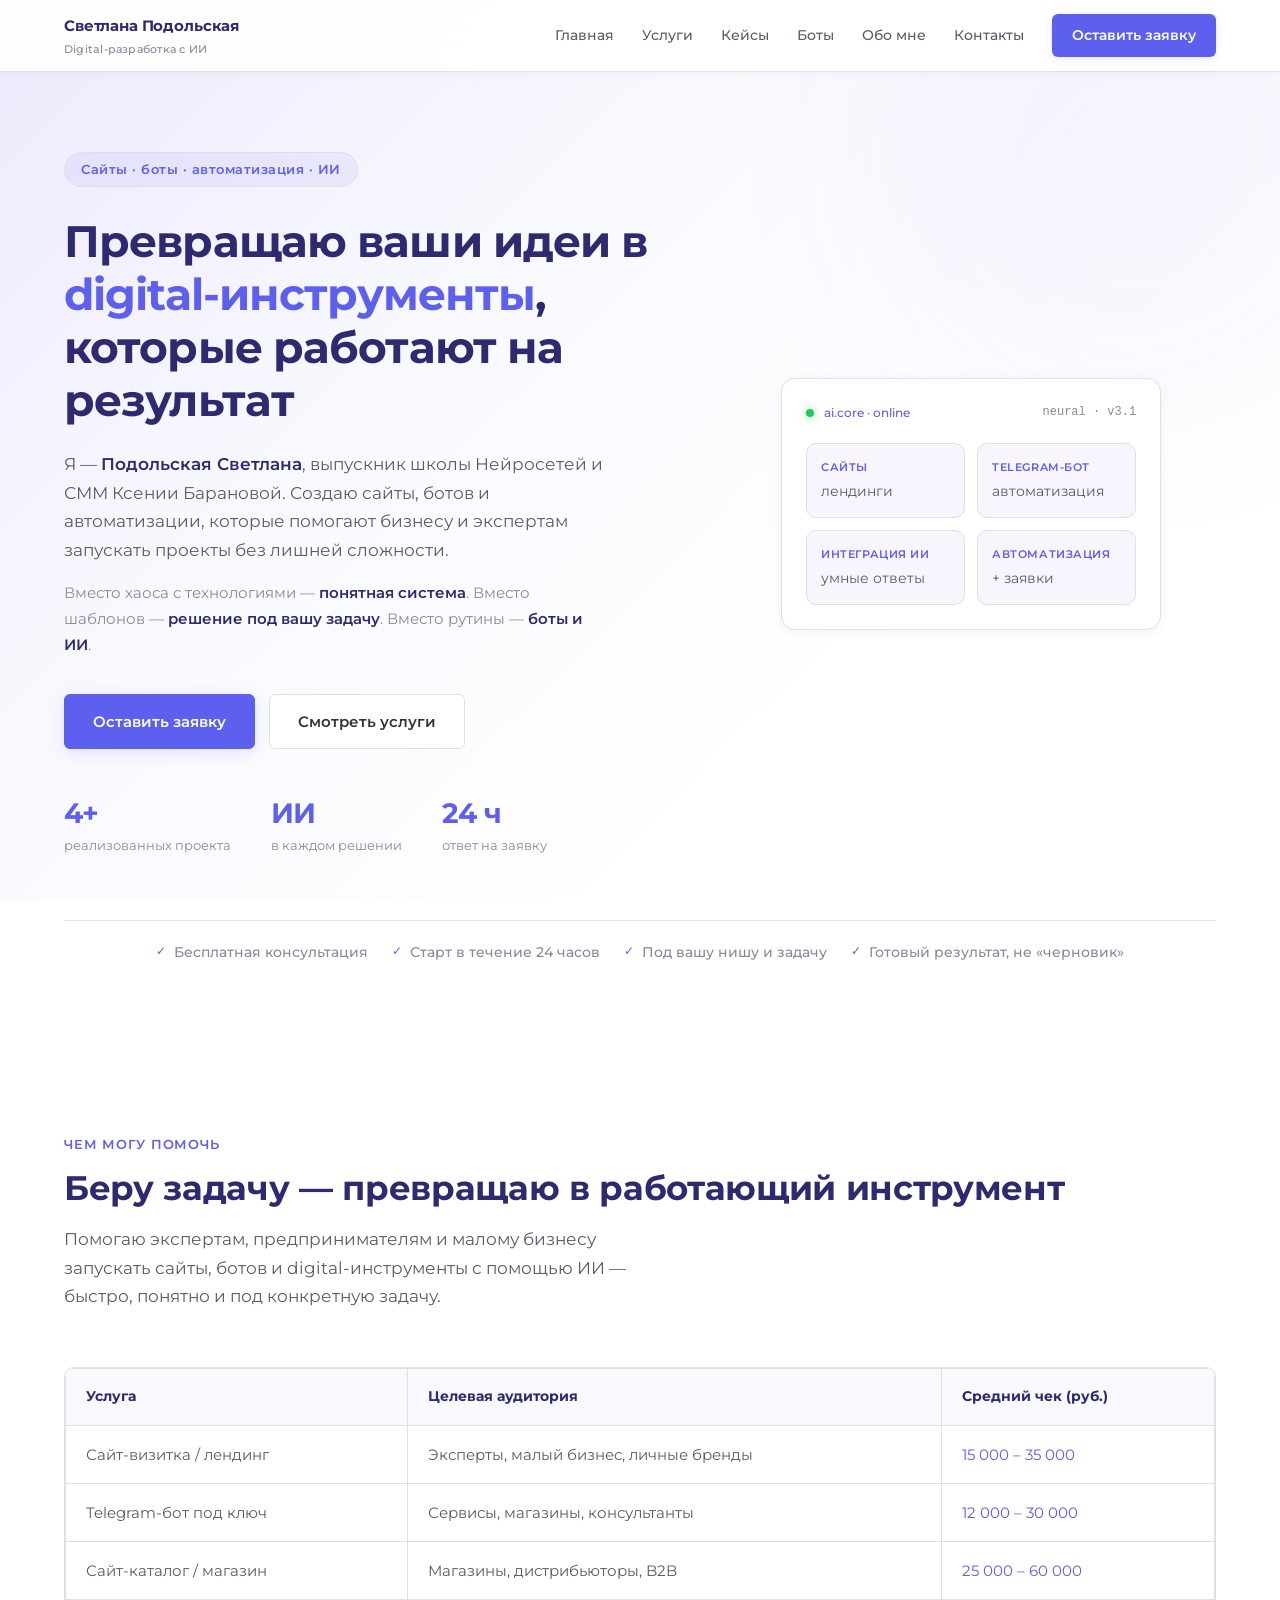
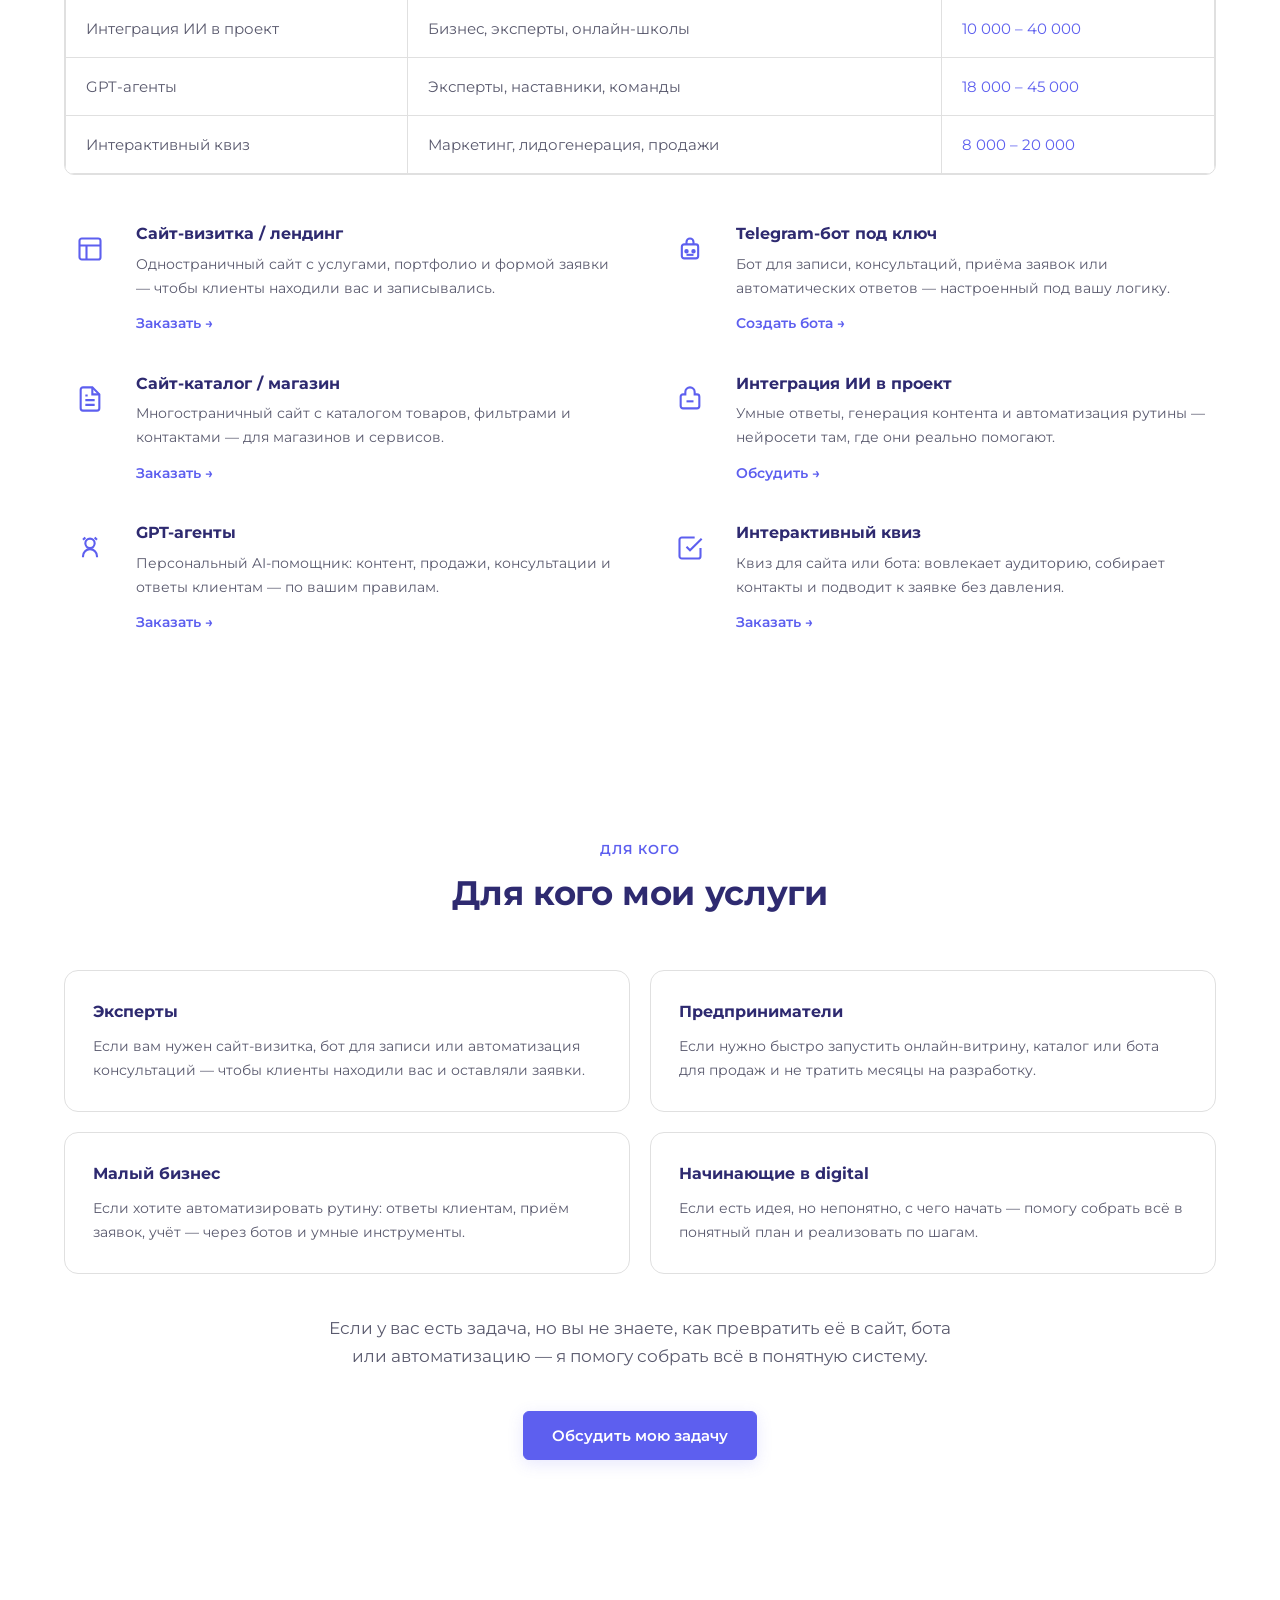
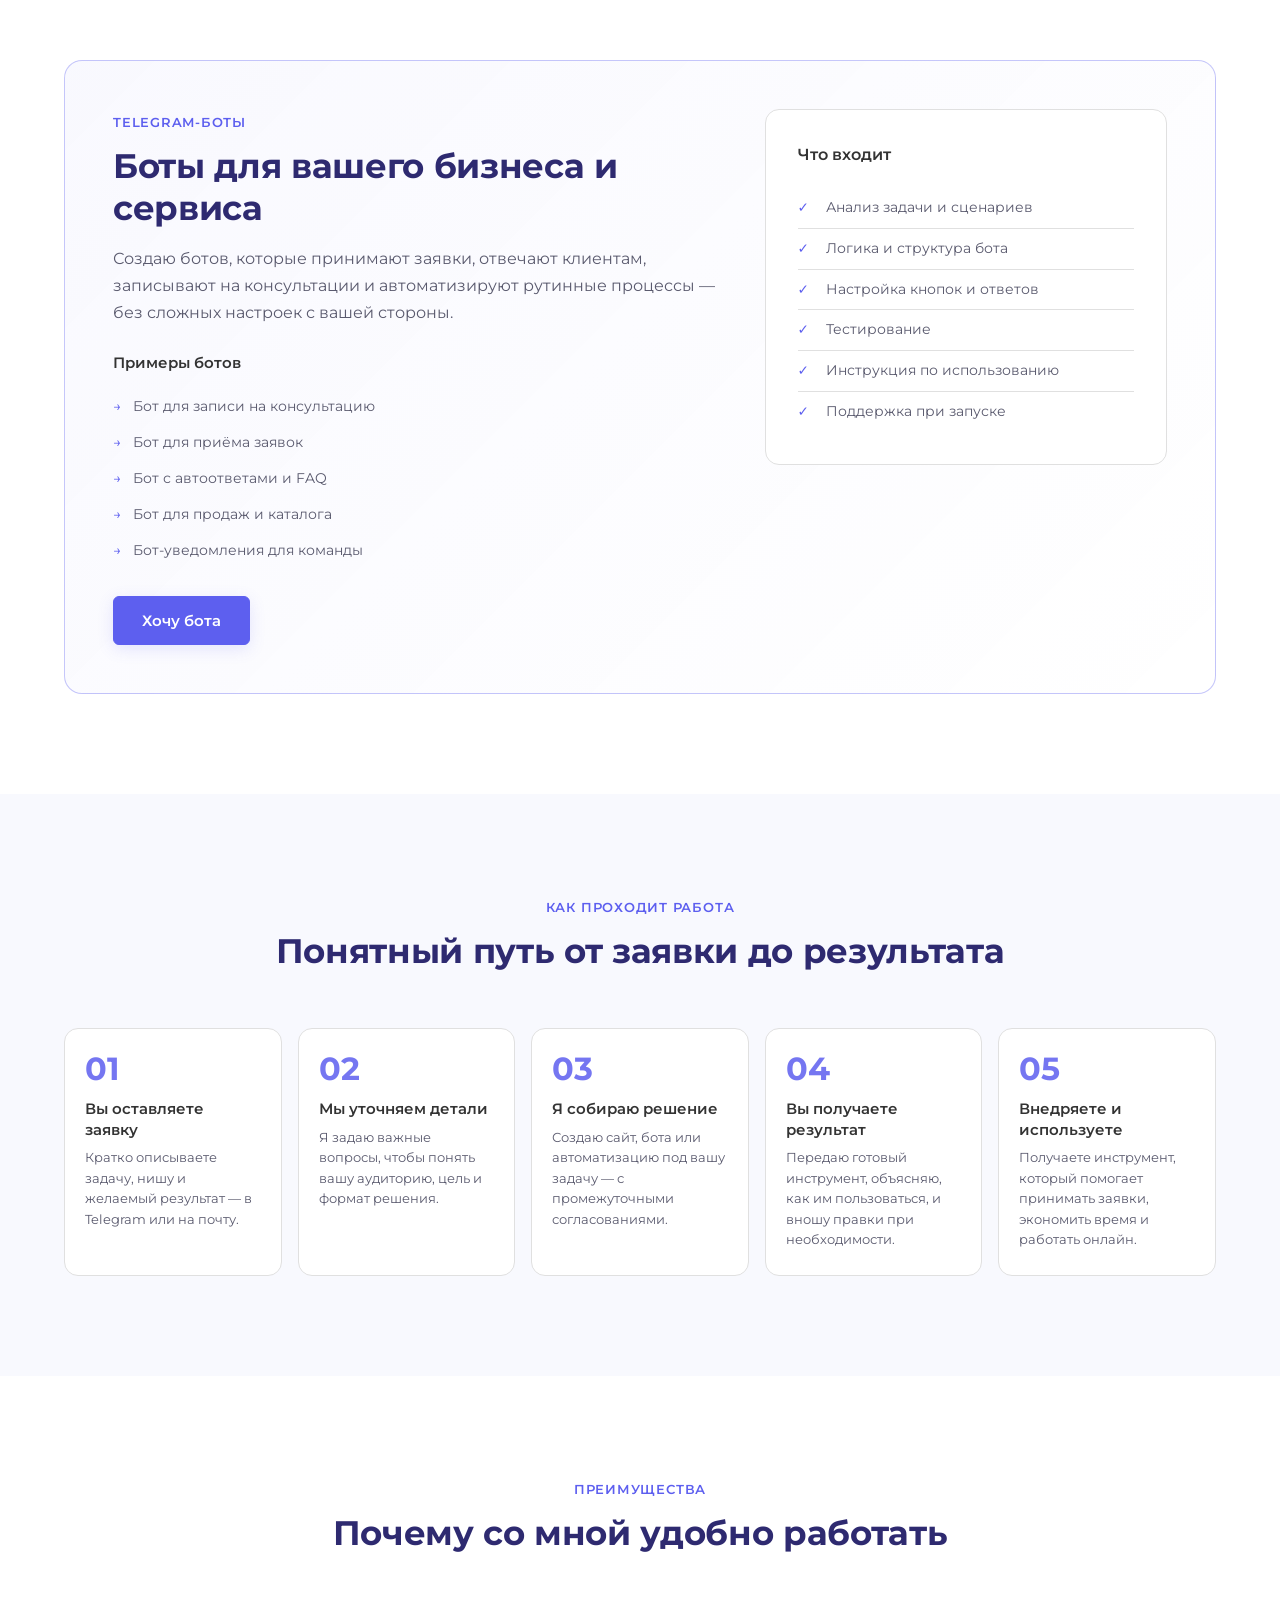
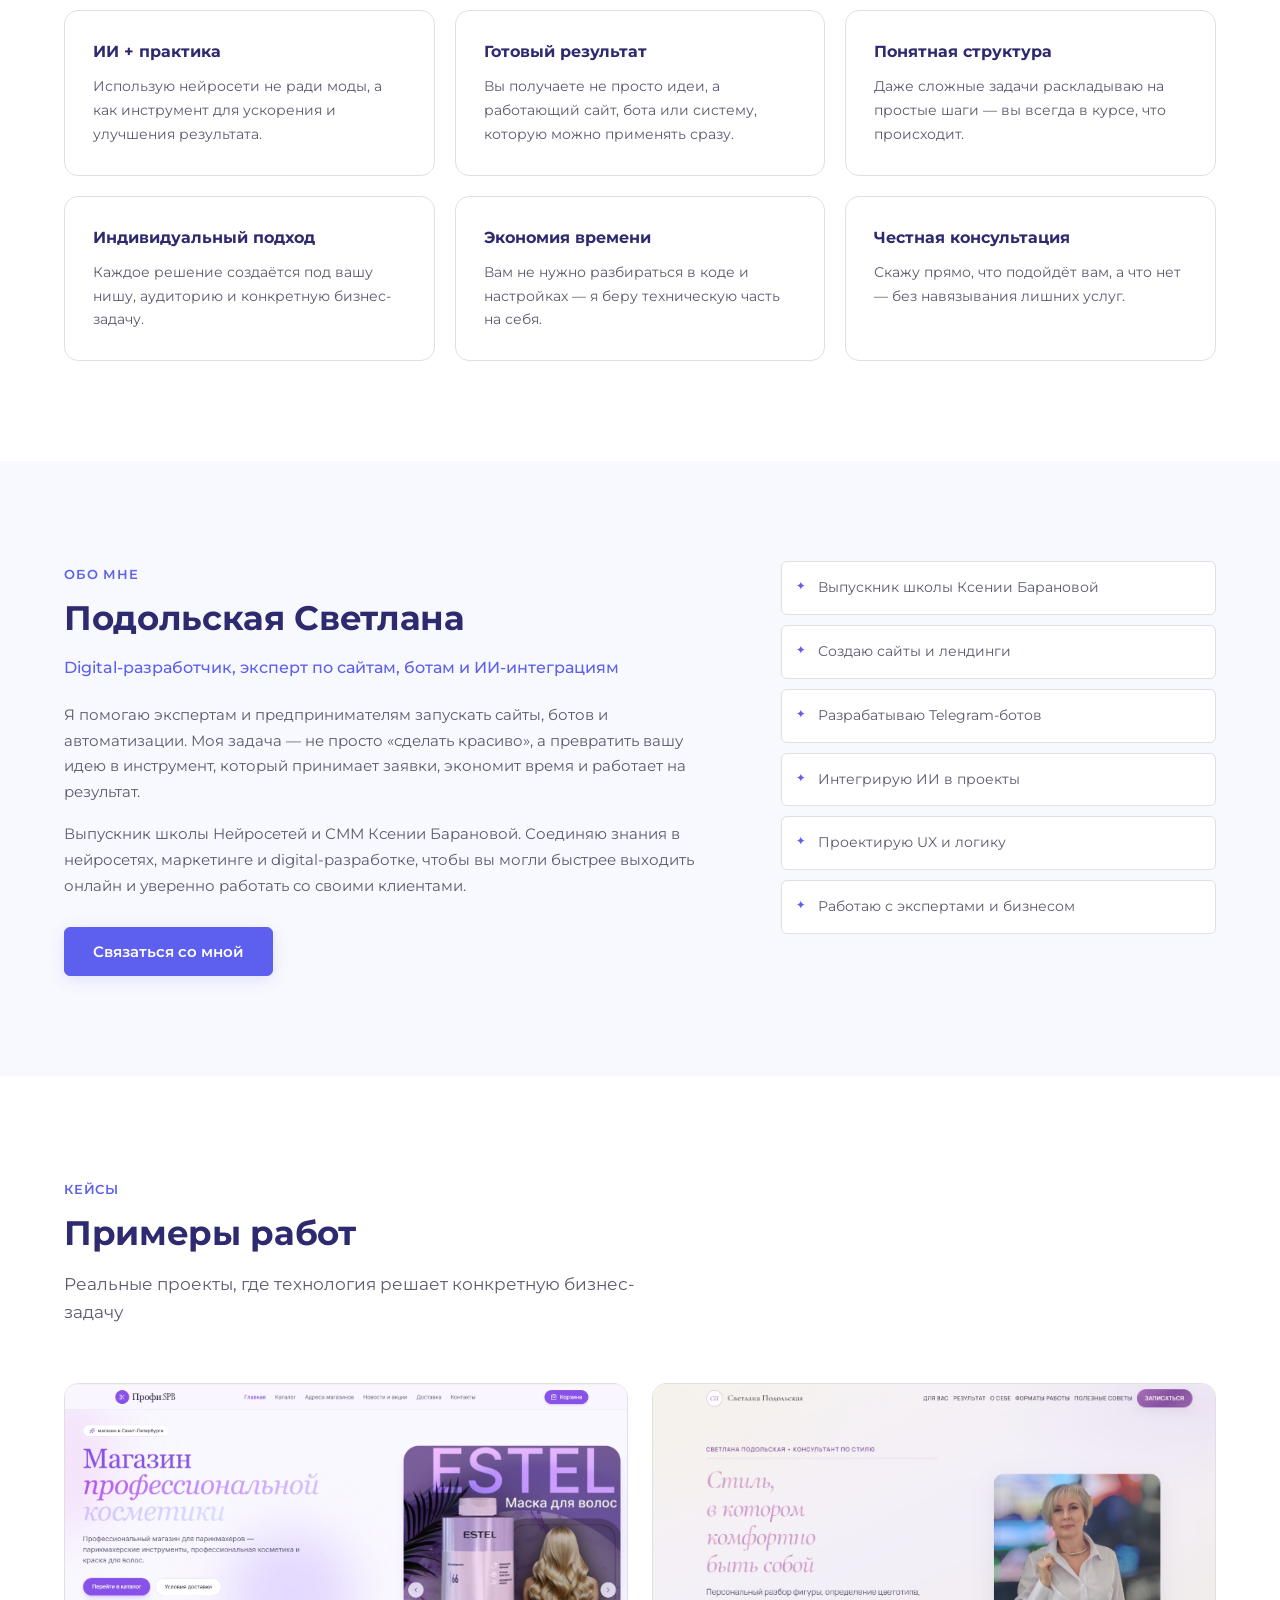
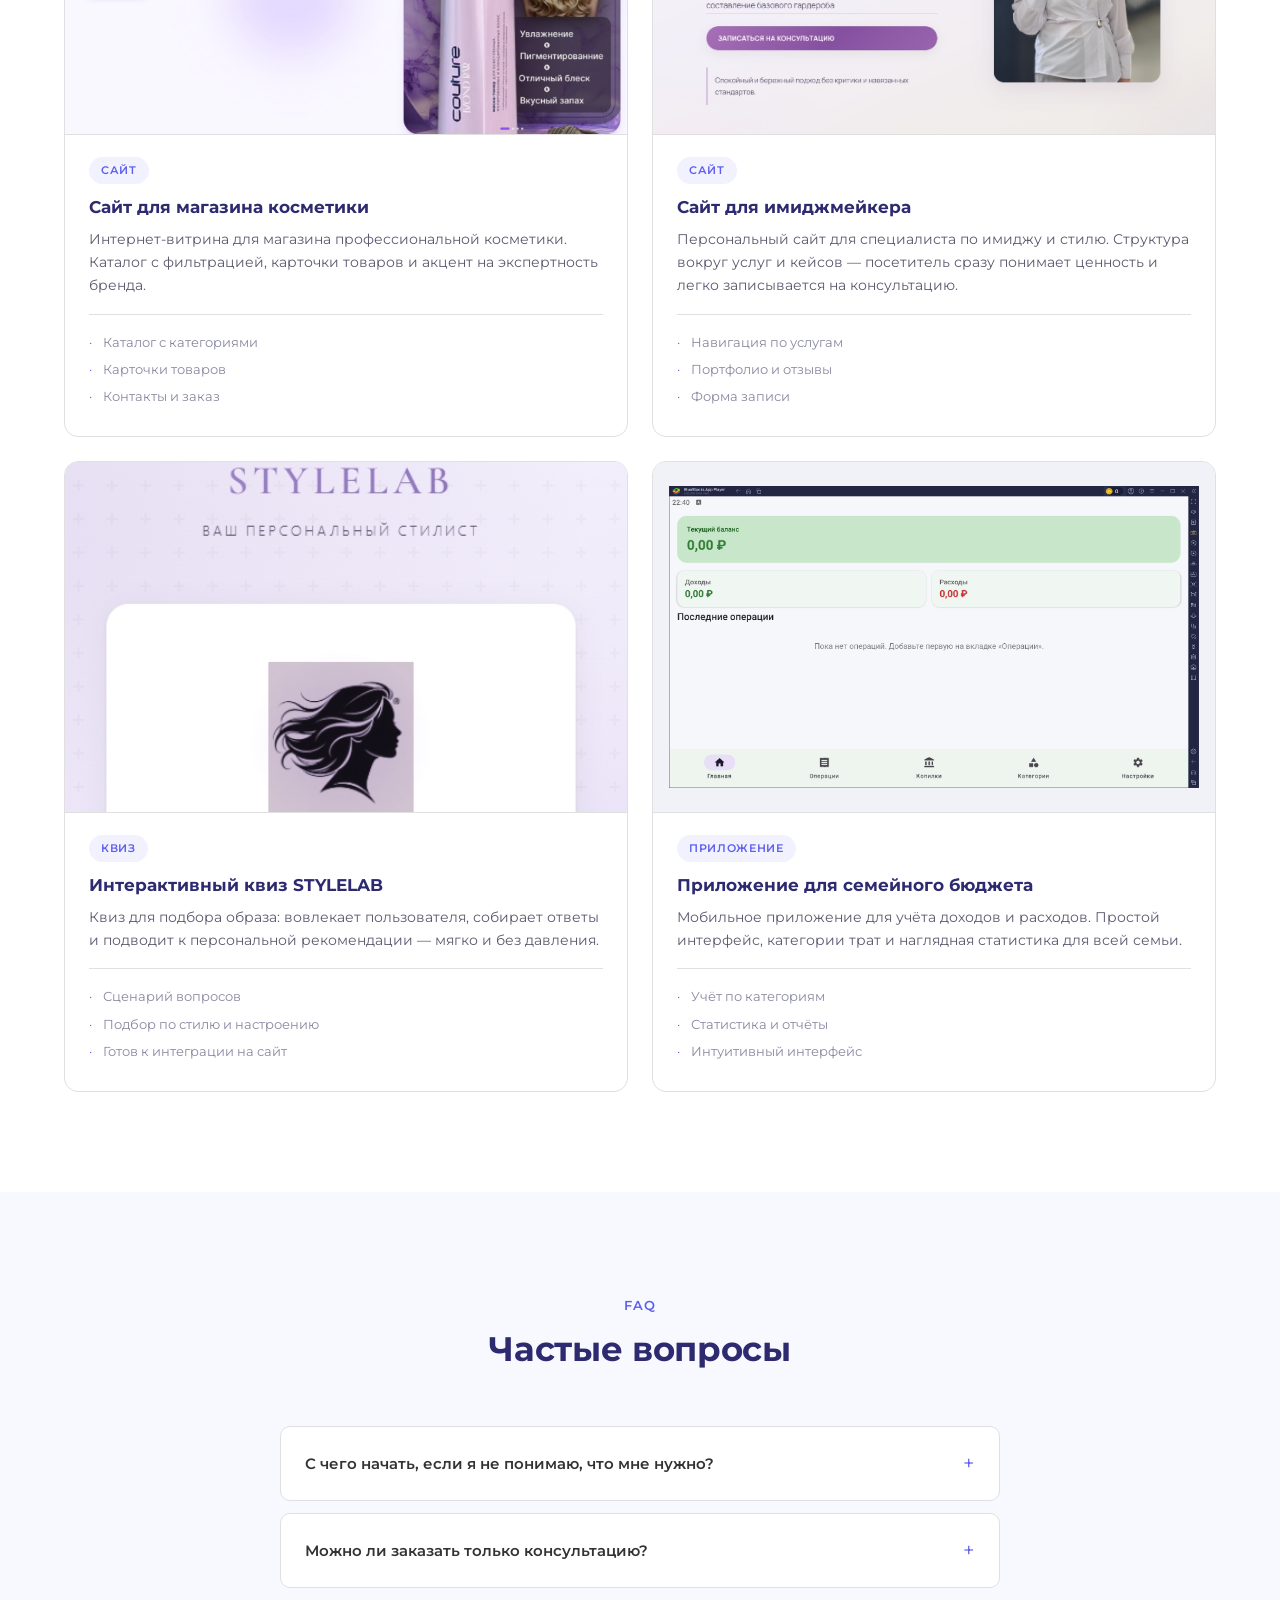
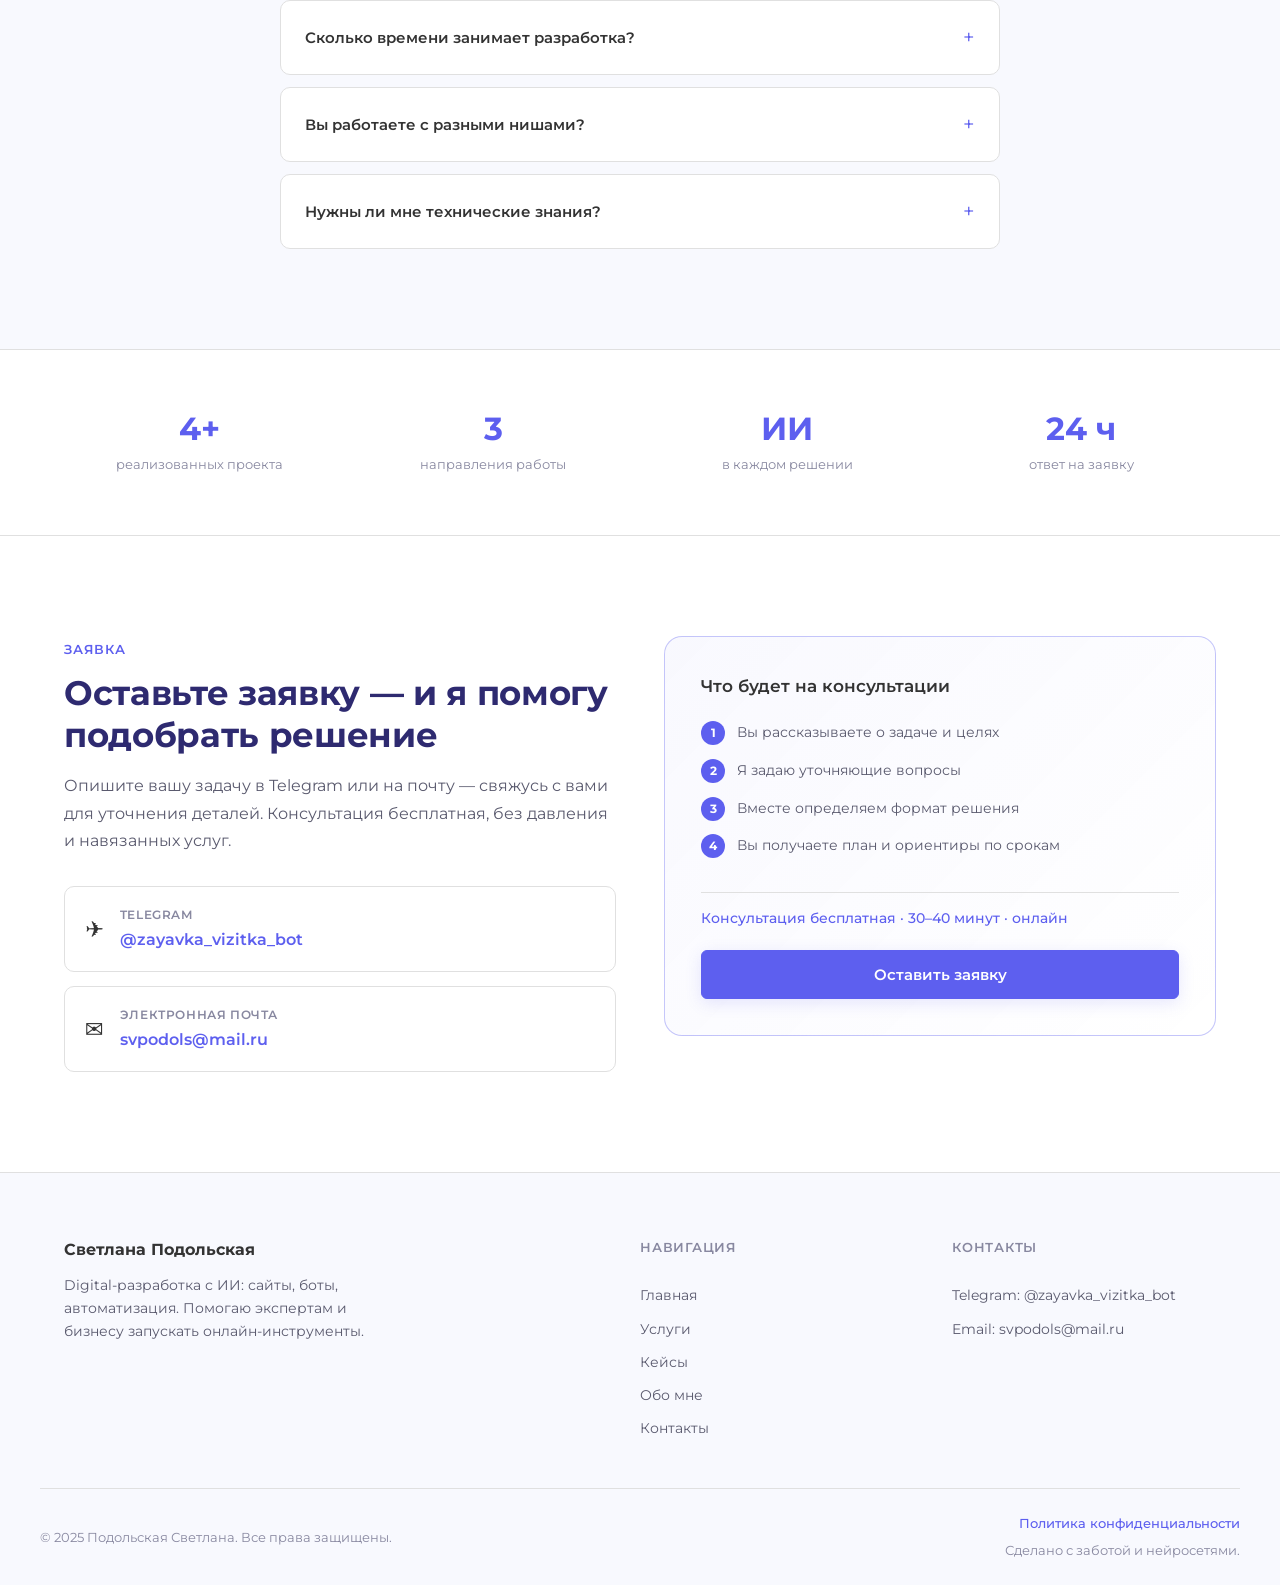
==== index.html @ 302f6516 "обновляем заявку в ТГ" ====
<!DOCTYPE html>
<html lang="ru">
<head>
  <meta charset="UTF-8">
  <meta name="viewport" content="width=device-width, initial-scale=1.0">
  <meta name="description" content="Подольская Светлана — создание сайтов, ботов и digital-проектов с помощью ИИ. Помогаю бизнесу и экспертам запускать онлайн-инструменты.">
  <title>Светлана Подольская — сайты, боты и автоматизация с ИИ</title>
  <link rel="preconnect" href="https://fonts.googleapis.com">
  <link rel="preconnect" href="https://fonts.gstatic.com" crossorigin>
  <link href="https://fonts.googleapis.com/css2?family=Montserrat:wght@400;500;600;700;800&display=swap" rel="stylesheet">
  <link rel="stylesheet" href="styles.css">
</head>
<body>

  <header class="header">
    <div class="container header__inner">
      <a href="#" class="logo">
        <span class="logo__name">Светлана Подольская</span>
        <span class="logo__role">Digital-разработка с ИИ</span>
      </a>
      <nav class="nav">
        <a href="#hero" class="nav__link">Главная</a>
        <a href="#services" class="nav__link">Услуги</a>
        <a href="#projects" class="nav__link">Кейсы</a>
        <a href="#bots" class="nav__link">Боты</a>
        <a href="#about" class="nav__link">Обо мне</a>
        <a href="#contact" class="nav__link">Контакты</a>
        <a href="#" class="nav__link nav__link--cta js-open-form">Оставить заявку</a>
      </nav>
      <button class="burger" aria-label="Открыть меню" aria-expanded="false">
        <span></span>
        <span></span>
        <span></span>
      </button>
    </div>
  </header>

  <main>

    <!-- Hero -->
    <section id="hero" class="hero">
      <div class="hero__glow hero__glow--1"></div>
      <div class="hero__glow hero__glow--2"></div>
      <div class="container hero__inner">
        <div class="hero__content">
          <p class="hero__badge">Сайты · боты · автоматизация · ИИ</p>
          <h1 class="hero__title">
            Превращаю ваши идеи в <span class="text-accent">digital-инструменты</span>,
            которые работают на результат
          </h1>
          <p class="hero__text">
            Я — <strong>Подольская Светлана</strong>, выпускник школы Нейросетей и СММ Ксении Барановой.
            Создаю сайты, ботов и автоматизации, которые помогают бизнесу и экспертам
            запускать проекты без лишней сложности.
          </p>
          <p class="hero__sub">
            Вместо хаоса с технологиями — <strong>понятная система</strong>.
            Вместо шаблонов — <strong>решение под вашу задачу</strong>.
            Вместо рутины — <strong>боты и ИИ</strong>.
          </p>
          <div class="hero__actions">
            <button type="button" class="btn btn--primary js-open-form">Оставить заявку</button>
            <a href="#services" class="btn btn--ghost">Смотреть услуги</a>
          </div>
          <div class="hero__stats">
            <div class="stat">
              <span class="stat__num">4+</span>
              <span class="stat__label">реализованных проекта</span>
            </div>
            <div class="stat">
              <span class="stat__num">ИИ</span>
              <span class="stat__label">в каждом решении</span>
            </div>
            <div class="stat">
              <span class="stat__num">24 ч</span>
              <span class="stat__label">ответ на заявку</span>
            </div>
          </div>
        </div>
        <div class="hero__visual" aria-hidden="true">
          <div class="ai-card">
            <div class="ai-card__header">
              <span class="ai-card__dot"></span>
              <span class="ai-card__status">ai.core · online</span>
              <span class="ai-card__version">neural · v3.1</span>
            </div>
            <div class="ai-card__grid">
              <div class="ai-chip">
                <span class="ai-chip__label">Сайты</span>
                <span class="ai-chip__value">лендинги</span>
              </div>
              <div class="ai-chip">
                <span class="ai-chip__label">Telegram-бот</span>
                <span class="ai-chip__value">автоматизация</span>
              </div>
              <div class="ai-chip">
                <span class="ai-chip__label">Интеграция ИИ</span>
                <span class="ai-chip__value">умные ответы</span>
              </div>
              <div class="ai-chip">
                <span class="ai-chip__label">Автоматизация</span>
                <span class="ai-chip__value">+ заявки</span>
              </div>
            </div>
          </div>
        </div>
      </div>
      <div class="container">
        <ul class="trust-bar">
          <li class="trust-bar__item">Бесплатная консультация</li>
          <li class="trust-bar__item">Старт в течение 24 часов</li>
          <li class="trust-bar__item">Под вашу нишу и задачу</li>
          <li class="trust-bar__item">Готовый результат, не «черновик»</li>
        </ul>
      </div>
    </section>

    <!-- Services -->
    <section id="services" class="section services">
      <div class="container">
        <div class="section__header">
          <span class="section__label">Чем могу помочь</span>
          <h2 class="section__title">Беру задачу — превращаю в работающий инструмент</h2>
          <p class="section__subtitle">
            Помогаю экспертам, предпринимателям и малому бизнесу запускать сайты, ботов и digital-инструменты
            с помощью ИИ — быстро, понятно и под конкретную задачу.
          </p>
        </div>

        <div class="services-table-wrap">
          <table class="services-table">
            <thead>
              <tr>
                <th>Услуга</th>
                <th>Целевая аудитория</th>
                <th>Средний чек (руб.)</th>
              </tr>
            </thead>
            <tbody>
              <tr>
                <td>Сайт-визитка / лендинг</td>
                <td>Эксперты, малый бизнес, личные бренды</td>
                <td class="services-table__price">15 000 – 35 000</td>
              </tr>
              <tr>
                <td>Telegram-бот под ключ</td>
                <td>Сервисы, магазины, консультанты</td>
                <td class="services-table__price">12 000 – 30 000</td>
              </tr>
              <tr>
                <td>Сайт-каталог / магазин</td>
                <td>Магазины, дистрибьюторы, B2B</td>
                <td class="services-table__price">25 000 – 60 000</td>
              </tr>
              <tr>
                <td>Интеграция ИИ в проект</td>
                <td>Бизнес, эксперты, онлайн-школы</td>
                <td class="services-table__price">10 000 – 40 000</td>
              </tr>
              <tr>
                <td>GPT-агенты</td>
                <td>Эксперты, наставники, команды</td>
                <td class="services-table__price">18 000 – 45 000</td>
              </tr>
              <tr>
                <td>Интерактивный квиз</td>
                <td>Маркетинг, лидогенерация, продажи</td>
                <td class="services-table__price">8 000 – 20 000</td>
              </tr>
            </tbody>
          </table>
        </div>

        <div class="features-grid">
          <article class="feature-item">
            <div class="feature-item__icon">
              <svg width="28" height="28" viewBox="0 0 24 24" fill="none" stroke="currentColor" stroke-width="1.8"><rect x="3" y="3" width="18" height="18" rx="2"/><path d="M3 9h18M9 21V9"/></svg>
            </div>
            <div class="feature-item__body">
              <h3 class="feature-item__title">Сайт-визитка / лендинг</h3>
              <p class="feature-item__text">Одностраничный сайт с услугами, портфолио и формой заявки — чтобы клиенты находили вас и записывались.</p>
              <button type="button" class="btn btn--text js-open-form" data-service="Сайт-визитка / лендинг">Заказать →</button>
            </div>
          </article>
          <article class="feature-item">
            <div class="feature-item__icon">
              <svg width="28" height="28" viewBox="0 0 24 24" fill="none" stroke="currentColor" stroke-width="1.8"><rect x="5" y="8" width="14" height="12" rx="2"/><path d="M9 8V6a3 3 0 0 1 6 0v2"/><circle cx="9" cy="14" r="1"/><circle cx="15" cy="14" r="1"/><path d="M9 17h6"/></svg>
            </div>
            <div class="feature-item__body">
              <h3 class="feature-item__title">Telegram-бот под ключ</h3>
              <p class="feature-item__text">Бот для записи, консультаций, приёма заявок или автоматических ответов — настроенный под вашу логику.</p>
              <button type="button" class="btn btn--text js-open-form" data-service="Telegram-бот под ключ">Создать бота →</button>
            </div>
          </article>
          <article class="feature-item">
            <div class="feature-item__icon">
              <svg width="28" height="28" viewBox="0 0 24 24" fill="none" stroke="currentColor" stroke-width="1.8"><path d="M14 2H6a2 2 0 0 0-2 2v16a2 2 0 0 0 2 2h12a2 2 0 0 0 2-2V8z"/><path d="M14 2v6h6M8 13h8M8 17h8M8 9h2"/></svg>
            </div>
            <div class="feature-item__body">
              <h3 class="feature-item__title">Сайт-каталог / магазин</h3>
              <p class="feature-item__text">Многостраничный сайт с каталогом товаров, фильтрами и контактами — для магазинов и сервисов.</p>
              <button type="button" class="btn btn--text js-open-form" data-service="Сайт-каталог / магазин">Заказать →</button>
            </div>
          </article>
          <article class="feature-item">
            <div class="feature-item__icon">
              <svg width="28" height="28" viewBox="0 0 24 24" fill="none" stroke="currentColor" stroke-width="1.8"><path d="M12 2a4 4 0 0 1 4 4v2h2a2 2 0 0 1 2 2v8a2 2 0 0 1-2 2H6a2 2 0 0 1-2-2v-8a2 2 0 0 1 2-2h2V6a4 4 0 0 1 4-4z"/><path d="M9 14h6"/></svg>
            </div>
            <div class="feature-item__body">
              <h3 class="feature-item__title">Интеграция ИИ в проект</h3>
              <p class="feature-item__text">Умные ответы, генерация контента и автоматизация рутины — нейросети там, где они реально помогают.</p>
              <button type="button" class="btn btn--text js-open-form" data-service="Интеграция ИИ в проект">Обсудить →</button>
            </div>
          </article>
          <article class="feature-item">
            <div class="feature-item__icon">
              <svg width="28" height="28" viewBox="0 0 24 24" fill="none" stroke="currentColor" stroke-width="1.8"><circle cx="12" cy="8" r="4"/><path d="M6 20v-1a6 6 0 0 1 12 0v1"/><path d="M16 3l2 2M8 3L6 5"/></svg>
            </div>
            <div class="feature-item__body">
              <h3 class="feature-item__title">GPT-агенты</h3>
              <p class="feature-item__text">Персональный AI-помощник: контент, продажи, консультации и ответы клиентам — по вашим правилам.</p>
              <button type="button" class="btn btn--text js-open-form" data-service="GPT-агенты">Заказать →</button>
            </div>
          </article>
          <article class="feature-item">
            <div class="feature-item__icon">
              <svg width="28" height="28" viewBox="0 0 24 24" fill="none" stroke="currentColor" stroke-width="1.8"><path d="M9 11l3 3L22 4"/><path d="M21 12v7a2 2 0 0 1-2 2H5a2 2 0 0 1-2-2V5a2 2 0 0 1 2-2h11"/></svg>
            </div>
            <div class="feature-item__body">
              <h3 class="feature-item__title">Интерактивный квиз</h3>
              <p class="feature-item__text">Квиз для сайта или бота: вовлекает аудиторию, собирает контакты и подводит к заявке без давления.</p>
              <button type="button" class="btn btn--text js-open-form" data-service="Интерактивный квиз">Заказать →</button>
            </div>
          </article>
        </div>
      </div>
    </section>

    <!-- Audience -->
    <section class="section audience">
      <div class="container">
        <div class="section__header section__header--center">
          <span class="section__label">Для кого</span>
          <h2 class="section__title">Для кого мои услуги</h2>
        </div>
        <div class="audience__grid">
          <article class="audience-card">
            <h3 class="audience-card__title">Эксперты</h3>
            <p class="audience-card__text">
              Если вам нужен сайт-визитка, бот для записи или автоматизация консультаций —
              чтобы клиенты находили вас и оставляли заявки.
            </p>
          </article>
          <article class="audience-card">
            <h3 class="audience-card__title">Предприниматели</h3>
            <p class="audience-card__text">
              Если нужно быстро запустить онлайн-витрину, каталог или бота для продаж
              и не тратить месяцы на разработку.
            </p>
          </article>
          <article class="audience-card">
            <h3 class="audience-card__title">Малый бизнес</h3>
            <p class="audience-card__text">
              Если хотите автоматизировать рутину: ответы клиентам, приём заявок,
              учёт — через ботов и умные инструменты.
            </p>
          </article>
          <article class="audience-card">
            <h3 class="audience-card__title">Начинающие в digital</h3>
            <p class="audience-card__text">
              Если есть идея, но непонятно, с чего начать — помогу собрать всё
              в понятный план и реализовать по шагам.
            </p>
          </article>
        </div>
        <p class="audience__cta-text">
          Если у вас есть задача, но вы не знаете, как превратить её в сайт, бота или автоматизацию — я помогу собрать всё в понятную систему.
        </p>
        <div class="section__cta-center">
          <button type="button" class="btn btn--primary js-open-form">Обсудить мою задачу</button>
        </div>
      </div>
    </section>

    <!-- Bots -->
    <section id="bots" class="section bots">
      <div class="container">
        <div class="bots__inner">
          <div class="bots__content">
            <span class="section__label">Telegram-боты</span>
            <h2 class="section__title">Боты для вашего бизнеса и сервиса</h2>
            <p class="bots__text">
              Создаю ботов, которые принимают заявки, отвечают клиентам, записывают на консультации
              и автоматизируют рутинные процессы — без сложных настроек с вашей стороны.
            </p>
            <h3 class="bots__subtitle">Примеры ботов</h3>
            <ul class="bots__list">
              <li>Бот для записи на консультацию</li>
              <li>Бот для приёма заявок</li>
              <li>Бот с автоответами и FAQ</li>
              <li>Бот для продаж и каталога</li>
              <li>Бот-уведомления для команды</li>
            </ul>
            <button type="button" class="btn btn--primary js-open-form" data-service="Telegram-бот под ключ">Хочу бота</button>
          </div>
          <div class="bots__card">
            <h3 class="bots__card-title">Что входит</h3>
            <ul class="bots__includes">
              <li>Анализ задачи и сценариев</li>
              <li>Логика и структура бота</li>
              <li>Настройка кнопок и ответов</li>
              <li>Тестирование</li>
              <li>Инструкция по использованию</li>
              <li>Поддержка при запуске</li>
            </ul>
          </div>
        </div>
      </div>
    </section>

    <!-- Process -->
    <section id="process" class="section process">
      <div class="container">
        <div class="section__header section__header--center">
          <span class="section__label">Как проходит работа</span>
          <h2 class="section__title">Понятный путь от заявки до результата</h2>
        </div>
        <div class="process__grid">
          <article class="process-step">
            <span class="process-step__num">01</span>
            <h3 class="process-step__title">Вы оставляете заявку</h3>
            <p class="process-step__text">Кратко описываете задачу, нишу и желаемый результат — в Telegram или на почту.</p>
          </article>
          <article class="process-step">
            <span class="process-step__num">02</span>
            <h3 class="process-step__title">Мы уточняем детали</h3>
            <p class="process-step__text">Я задаю важные вопросы, чтобы понять вашу аудиторию, цель и формат решения.</p>
          </article>
          <article class="process-step">
            <span class="process-step__num">03</span>
            <h3 class="process-step__title">Я собираю решение</h3>
            <p class="process-step__text">Создаю сайт, бота или автоматизацию под вашу задачу — с промежуточными согласованиями.</p>
          </article>
          <article class="process-step">
            <span class="process-step__num">04</span>
            <h3 class="process-step__title">Вы получаете результат</h3>
            <p class="process-step__text">Передаю готовый инструмент, объясняю, как им пользоваться, и вношу правки при необходимости.</p>
          </article>
          <article class="process-step">
            <span class="process-step__num">05</span>
            <h3 class="process-step__title">Внедряете и используете</h3>
            <p class="process-step__text">Получаете инструмент, который помогает принимать заявки, экономить время и работать онлайн.</p>
          </article>
        </div>
      </div>
    </section>

    <!-- Advantages -->
    <section class="section advantages">
      <div class="container">
        <div class="section__header section__header--center">
          <span class="section__label">Преимущества</span>
          <h2 class="section__title">Почему со мной удобно работать</h2>
        </div>
        <div class="advantages__grid">
          <article class="advantage-card">
            <h3 class="advantage-card__title">ИИ + практика</h3>
            <p class="advantage-card__text">Использую нейросети не ради моды, а как инструмент для ускорения и улучшения результата.</p>
          </article>
          <article class="advantage-card">
            <h3 class="advantage-card__title">Готовый результат</h3>
            <p class="advantage-card__text">Вы получаете не просто идеи, а работающий сайт, бота или систему, которую можно применять сразу.</p>
          </article>
          <article class="advantage-card">
            <h3 class="advantage-card__title">Понятная структура</h3>
            <p class="advantage-card__text">Даже сложные задачи раскладываю на простые шаги — вы всегда в курсе, что происходит.</p>
          </article>
          <article class="advantage-card">
            <h3 class="advantage-card__title">Индивидуальный подход</h3>
            <p class="advantage-card__text">Каждое решение создаётся под вашу нишу, аудиторию и конкретную бизнес-задачу.</p>
          </article>
          <article class="advantage-card">
            <h3 class="advantage-card__title">Экономия времени</h3>
            <p class="advantage-card__text">Вам не нужно разбираться в коде и настройках — я беру техническую часть на себя.</p>
          </article>
          <article class="advantage-card">
            <h3 class="advantage-card__title">Честная консультация</h3>
            <p class="advantage-card__text">Скажу прямо, что подойдёт вам, а что нет — без навязывания лишних услуг.</p>
          </article>
        </div>
      </div>
    </section>

    <!-- About -->
    <section id="about" class="section about">
      <div class="container">
        <div class="about__inner">
          <div class="about__content">
            <span class="section__label">Обо мне</span>
            <h2 class="section__title">Подольская Светлана</h2>
            <p class="about__role">Digital-разработчик, эксперт по сайтам, ботам и ИИ-интеграциям</p>
            <p class="about__text">
              Я помогаю экспертам и предпринимателям запускать сайты, ботов и автоматизации.
              Моя задача — не просто «сделать красиво», а превратить вашу идею в инструмент,
              который принимает заявки, экономит время и работает на результат.
            </p>
            <p class="about__text">
              Выпускник школы Нейросетей и СММ Ксении Барановой. Соединяю знания в нейросетях,
              маркетинге и digital-разработке, чтобы вы могли быстрее выходить онлайн
              и уверенно работать со своими клиентами.
            </p>
            <button type="button" class="btn btn--primary js-open-form">Связаться со мной</button>
          </div>
          <ul class="about__tags">
            <li>Выпускник школы Ксении Барановой</li>
            <li>Создаю сайты и лендинги</li>
            <li>Разрабатываю Telegram-ботов</li>
            <li>Интегрирую ИИ в проекты</li>
            <li>Проектирую UX и логику</li>
            <li>Работаю с экспертами и бизнесом</li>
          </ul>
        </div>
      </div>
    </section>

    <!-- Projects -->
    <section id="projects" class="section projects">
      <div class="container">
        <div class="section__header">
          <span class="section__label">Кейсы</span>
          <h2 class="section__title">Примеры работ</h2>
          <p class="section__subtitle">Реальные проекты, где технология решает конкретную бизнес-задачу</p>
        </div>
        <div class="projects__grid">
          <article class="project-card">
            <div class="project-card__media">
              <img src="images/1.jpg" alt="Сайт для магазина профессиональной косметики" class="project-card__image" loading="lazy" width="800" height="500">
            </div>
            <div class="project-card__body">
              <span class="project-card__tag">Сайт</span>
              <h3 class="project-card__title">Сайт для магазина косметики</h3>
              <p class="project-card__text">
                Интернет-витрина для магазина профессиональной косметики. Каталог с фильтрацией,
                карточки товаров и акцент на экспертность бренда.
              </p>
              <ul class="project-card__features">
                <li>Каталог с категориями</li>
                <li>Карточки товаров</li>
                <li>Контакты и заказ</li>
              </ul>
            </div>
          </article>
          <article class="project-card">
            <div class="project-card__media">
              <img src="images/2.jpg" alt="Сайт для имиджмейкера" class="project-card__image" loading="lazy" width="800" height="500">
            </div>
            <div class="project-card__body">
              <span class="project-card__tag">Сайт</span>
              <h3 class="project-card__title">Сайт для имиджмейкера</h3>
              <p class="project-card__text">
                Персональный сайт для специалиста по имиджу и стилю. Структура вокруг услуг и кейсов —
                посетитель сразу понимает ценность и легко записывается на консультацию.
              </p>
              <ul class="project-card__features">
                <li>Навигация по услугам</li>
                <li>Портфолио и отзывы</li>
                <li>Форма записи</li>
              </ul>
            </div>
          </article>
          <article class="project-card">
            <div class="project-card__media">
              <img src="images/3.jpg" alt="Интерактивный квиз STYLELAB" class="project-card__image" loading="lazy" width="800" height="500">
            </div>
            <div class="project-card__body">
              <span class="project-card__tag">Квиз</span>
              <h3 class="project-card__title">Интерактивный квиз STYLELAB</h3>
              <p class="project-card__text">
                Квиз для подбора образа: вовлекает пользователя, собирает ответы
                и подводит к персональной рекомендации — мягко и без давления.
              </p>
              <ul class="project-card__features">
                <li>Сценарий вопросов</li>
                <li>Подбор по стилю и настроению</li>
                <li>Готов к интеграции на сайт</li>
              </ul>
            </div>
          </article>
          <article class="project-card project-card--app">
            <div class="project-card__media">
              <img src="images/4.jpg" alt="Мобильное приложение для семейного бюджета" class="project-card__image" loading="lazy" width="800" height="500">
            </div>
            <div class="project-card__body">
              <span class="project-card__tag">Приложение</span>
              <h3 class="project-card__title">Приложение для семейного бюджета</h3>
              <p class="project-card__text">
                Мобильное приложение для учёта доходов и расходов. Простой интерфейс,
                категории трат и наглядная статистика для всей семьи.
              </p>
              <ul class="project-card__features">
                <li>Учёт по категориям</li>
                <li>Статистика и отчёты</li>
                <li>Интуитивный интерфейс</li>
              </ul>
            </div>
          </article>
        </div>
      </div>
    </section>

    <!-- FAQ -->
    <section class="section faq">
      <div class="container">
        <div class="section__header section__header--center">
          <span class="section__label">FAQ</span>
          <h2 class="section__title">Частые вопросы</h2>
        </div>
        <div class="faq__list">
          <details class="faq-item">
            <summary class="faq-item__question">С чего начать, если я не понимаю, что мне нужно?</summary>
            <p class="faq-item__answer">Напишите мне в Telegram — на бесплатной консультации разберём задачу и определим, нужен ли вам сайт, бот или что-то другое.</p>
          </details>
          <details class="faq-item">
            <summary class="faq-item__question">Можно ли заказать только консультацию?</summary>
            <p class="faq-item__answer">Да. Консультация бесплатная — вы получите план действий и рекомендации, даже если решите делать проект самостоятельно.</p>
          </details>
          <details class="faq-item">
            <summary class="faq-item__question">Сколько времени занимает разработка?</summary>
            <p class="faq-item__answer">Зависит от задачи: лендинг — от нескольких дней, бот — от 3–7 дней, сложные проекты обсуждаем индивидуально. Сроки фиксируем до старта.</p>
          </details>
          <details class="faq-item">
            <summary class="faq-item__question">Вы работаете с разными нишами?</summary>
            <p class="faq-item__answer">Да — эксперты, магазины, сервисы, малый бизнес. Главное — понять вашу задачу и аудиторию, а не нишу ради ниши.</p>
          </details>
          <details class="faq-item">
            <summary class="faq-item__question">Нужны ли мне технические знания?</summary>
            <p class="faq-item__answer">Нет. Я объясняю всё простым языком и передаю готовый инструмент с инструкцией — вы сможете пользоваться им самостоятельно.</p>
          </details>
        </div>
      </div>
    </section>

    <!-- Stats -->
    <section class="section stats-bar">
      <div class="container">
        <div class="stats-bar__grid">
          <div class="stats-bar__item">
            <span class="stats-bar__num">4+</span>
            <span class="stats-bar__label">реализованных проекта</span>
          </div>
          <div class="stats-bar__item">
            <span class="stats-bar__num">3</span>
            <span class="stats-bar__label">направления работы</span>
          </div>
          <div class="stats-bar__item">
            <span class="stats-bar__num">ИИ</span>
            <span class="stats-bar__label">в каждом решении</span>
          </div>
          <div class="stats-bar__item">
            <span class="stats-bar__num">24 ч</span>
            <span class="stats-bar__label">ответ на заявку</span>
          </div>
        </div>
      </div>
    </section>

    <!-- Contact -->
    <section id="contact" class="section contact">
      <div class="container">
        <div class="contact__inner">
          <div class="contact__info">
            <span class="section__label">Заявка</span>
            <h2 class="section__title">Оставьте заявку — и я помогу подобрать решение</h2>
            <p class="contact__text">
              Опишите вашу задачу в Telegram или на почту — свяжусь с вами для уточнения деталей.
              Консультация бесплатная, без давления и навязанных услуг.
            </p>
            <ul class="contact__list">
              <li class="contact__item">
                <span class="contact__icon">✈️</span>
                <div>
                  <span class="contact__label">Telegram</span>
                  <a href="https://t.me/zayavka_vizitka_bot" class="contact__link" target="_blank" rel="noopener">@zayavka_vizitka_bot</a>
                </div>
              </li>
              <li class="contact__item">
                <span class="contact__icon">✉️</span>
                <div>
                  <span class="contact__label">Электронная почта</span>
                  <a href="mailto:svpodols@mail.ru" class="contact__link">svpodols@mail.ru</a>
                </div>
              </li>
            </ul>
          </div>
          <div class="contact__card">
            <h3 class="contact__card-title">Что будет на консультации</h3>
            <ol class="contact__steps">
              <li>Вы рассказываете о задаче и целях</li>
              <li>Я задаю уточняющие вопросы</li>
              <li>Вместе определяем формат решения</li>
              <li>Вы получаете план и ориентиры по срокам</li>
            </ol>
            <p class="contact__note">Консультация бесплатная · 30–40 минут · онлайн</p>
            <button type="button" class="btn btn--primary btn--full js-open-form">Оставить заявку</button>
          </div>
        </div>
      </div>
    </section>

  </main>

  <footer class="footer">
    <div class="container footer__inner">
      <div class="footer__brand">
        <p class="footer__name">Светлана Подольская</p>
        <p class="footer__desc">Digital-разработка с ИИ: сайты, боты, автоматизация. Помогаю экспертам и бизнесу запускать онлайн-инструменты.</p>
      </div>
      <nav class="footer__nav">
        <p class="footer__nav-title">Навигация</p>
        <a href="#hero">Главная</a>
        <a href="#services">Услуги</a>
        <a href="#projects">Кейсы</a>
        <a href="#about">Обо мне</a>
        <a href="#contact">Контакты</a>
      </nav>
      <div class="footer__contacts">
        <p class="footer__nav-title">Контакты</p>
        <a href="https://t.me/zayavka_vizitka_bot" target="_blank" rel="noopener">Telegram: @zayavka_vizitka_bot</a>
        <a href="mailto:svpodols@mail.ru">Email: svpodols@mail.ru</a>
      </div>
    </div>
    <div class="container footer__bottom">
      <p class="footer__copy">© 2025 Подольская Светлана. Все права защищены.</p>
      <div class="footer__bottom-links">
        <a href="privacy.html" class="footer__legal-link">Политика конфиденциальности</a>
        <p class="footer__made">Сделано с заботой и нейросетями.</p>
      </div>
    </div>
  </footer>

  <!-- Modal: форма заявки -->
  <div id="request-modal" class="modal" aria-hidden="true">
    <div class="modal__overlay" data-close-modal></div>
    <div class="modal__dialog" role="dialog" aria-labelledby="modal-title" aria-modal="true">
      <button type="button" class="modal__close" data-close-modal aria-label="Закрыть">×</button>

      <div id="form-body">
        <h2 id="modal-title" class="modal__title">Оставить заявку</h2>
        <p class="modal__subtitle">Заполните форму — заявка придёт мне в Telegram</p>

        <form id="request-form" class="request-form" novalidate>
          <input type="hidden" id="request-service" name="service" value="">

          <label class="form-field">
            <span class="form-field__label">Ваше имя *</span>
            <input type="text" id="request-name" name="name" class="form-field__input" placeholder="Как к вам обращаться" required>
          </label>

          <fieldset class="form-field form-field--radio">
            <legend class="form-field__label">Способ связи *</legend>
            <p class="form-field__hint">Укажите телефон <strong>или</strong> email — одно поле на выбор</p>
            <div class="contact-toggle" role="radiogroup" aria-label="Выбор способа связи">
              <label class="contact-toggle__btn">
                <input type="radio" name="contact_type" value="phone" checked>
                <span>Телефон</span>
              </label>
              <label class="contact-toggle__btn">
                <input type="radio" name="contact_type" value="email">
                <span>Email</span>
              </label>
            </div>
          </fieldset>

          <label class="form-field" id="phone-group">
            <span class="form-field__label">Номер телефона *</span>
            <input type="tel" id="request-phone" name="phone" class="form-field__input" placeholder="+7 (999) 123-45-67" autocomplete="tel">
          </label>

          <label class="form-field" id="email-group" hidden>
            <span class="form-field__label">Адрес email *</span>
            <input type="email" id="request-email" name="email" class="form-field__input" placeholder="example@mail.ru" autocomplete="email">
          </label>

          <label class="form-field">
            <span class="form-field__label">Комментарий</span>
            <textarea id="request-message" name="message" class="form-field__input form-field__textarea" rows="3" placeholder="Кратко опишите задачу (необязательно)"></textarea>
          </label>

          <label class="form-checkbox">
            <input type="checkbox" name="consent" value="yes" required>
            <span>Даю согласие на <a href="privacy.html" target="_blank" rel="noopener" class="form-checkbox__link">обработку персональных данных</a></span>
          </label>

          <p id="form-error" class="form-message form-message--error" hidden></p>

          <button type="submit" id="request-submit" class="btn btn--primary btn--full">Отправить заявку</button>
        </form>
      </div>

      <div id="form-success" class="form-success" hidden>
        <div class="form-success__icon">✓</div>
        <h3 class="form-success__title">Заявка отправлена!</h3>
        <p class="form-success__text">Спасибо! Я свяжусь с вами в ближайшее время.</p>
        <button type="button" class="btn btn--ghost btn--full" data-close-modal>Закрыть</button>
      </div>
    </div>
  </div>

  <script src="form-config.js"></script>
  <script src="form.js"></script>
  <script>
    const burger = document.querySelector('.burger');
    const nav = document.querySelector('.nav');

    burger.addEventListener('click', () => {
      const isOpen = nav.classList.toggle('nav--open');
      burger.setAttribute('aria-expanded', isOpen);
    });

    document.querySelectorAll('.nav__link').forEach(link => {
      link.addEventListener('click', () => {
        nav.classList.remove('nav--open');
        burger.setAttribute('aria-expanded', 'false');
      });
    });
  </script>

</body>
</html>
---- styles.css ----
/* ===== Variables — стиль презентации (navy + violet) ===== */
:root {
  --color-navy: #2e2a70;
  --color-bg: #ffffff;
  --color-bg-alt: #f8f9fe;
  --color-surface: #ffffff;
  --color-surface-hover: #f5f6fd;
  --color-border: #e0e0e0;
  --color-border-accent: rgba(93, 95, 239, 0.35);

  --color-text: #333333;
  --color-text-muted: #5a5a6e;
  --color-text-dim: #8888a0;

  --color-accent: #5d5fef;
  --color-accent-light: #5d5fef;
  --color-accent-dark: #4a4cd9;
  --color-accent-soft: rgba(93, 95, 239, 0.08);
  --color-accent-glow: rgba(93, 95, 239, 0.15);

  --gradient-primary: #5d5fef;
  --gradient-text: #5d5fef;
  --gradient-surface: linear-gradient(135deg, rgba(93, 95, 239, 0.04) 0%, rgba(255, 255, 255, 0) 100%);

  --font-sans: 'Montserrat', system-ui, -apple-system, sans-serif;

  --radius-sm: 6px;
  --radius-md: 10px;
  --radius-lg: 14px;
  --radius-xl: 18px;

  --shadow-glow: 0 4px 24px rgba(93, 95, 239, 0.08);
  --shadow-card: 0 2px 12px rgba(46, 42, 112, 0.05);

  --transition: 0.25s ease;
  --header-h: 72px;
}

/* ===== Reset ===== */
*,
*::before,
*::after {
  box-sizing: border-box;
  margin: 0;
  padding: 0;
}

html {
  scroll-behavior: smooth;
}

body {
  font-family: var(--font-sans);
  font-size: 16px;
  line-height: 1.65;
  color: var(--color-text);
  background: linear-gradient(135deg, #ede9fe 0%, #f8f9fe 35%, #ffffff 70%);
  background-attachment: fixed;
  -webkit-font-smoothing: antialiased;
}

a {
  color: inherit;
  text-decoration: none;
}

ul, ol {
  list-style: none;
}

strong {
  font-weight: 600;
  color: var(--color-navy);
}

img {
  max-width: 100%;
  display: block;
}

.container {
  width: 100%;
  max-width: 1200px;
  margin: 0 auto;
  padding: 0 24px;
}

/* ===== Utilities ===== */
.text-accent,
.gradient-text {
  color: var(--color-accent);
}

.section__cta-center {
  text-align: center;
  margin-top: 40px;
}

/* ===== Typography ===== */
.section__label {
  display: inline-block;
  font-size: 0.8rem;
  font-weight: 600;
  letter-spacing: 0.06em;
  text-transform: uppercase;
  color: var(--color-accent);
  margin-bottom: 12px;
}

.section__title {
  font-size: clamp(1.6rem, 3.5vw, 2.1rem);
  font-weight: 700;
  line-height: 1.25;
  letter-spacing: -0.01em;
  color: var(--color-navy);
  margin-bottom: 16px;
}

.section__subtitle {
  font-size: 1.05rem;
  color: var(--color-text-muted);
  max-width: 600px;
  line-height: 1.7;
}

.section__header {
  margin-bottom: 56px;
}

.section__header--center {
  text-align: center;
}

.section__header--center .section__subtitle {
  margin: 0 auto;
}

.section {
  padding: 100px 0;
  position: relative;
}

/* ===== Buttons ===== */
.btn {
  display: inline-flex;
  align-items: center;
  justify-content: center;
  padding: 14px 28px;
  font-size: 0.95rem;
  font-weight: 600;
  border-radius: var(--radius-sm);
  border: 1px solid transparent;
  cursor: pointer;
  transition: all var(--transition);
  white-space: nowrap;
}

.btn--primary {
  background: var(--color-accent);
  color: #fff;
  border-color: var(--color-accent);
  box-shadow: 0 4px 16px var(--color-accent-glow);
}

.btn--primary:hover {
  background: var(--color-accent-dark);
  border-color: var(--color-accent-dark);
  transform: translateY(-1px);
  box-shadow: 0 6px 20px var(--color-accent-glow);
}

.btn--text {
  padding: 0;
  background: none;
  border: none;
  color: var(--color-accent);
  font-size: 0.9rem;
  font-weight: 600;
  justify-content: flex-start;
}

.btn--text:hover {
  color: var(--color-accent-dark);
  text-decoration: underline;
}

.btn--ghost {
  background: var(--color-surface);
  color: var(--color-text);
  border-color: var(--color-border);
}

.btn--ghost:hover {
  border-color: var(--color-accent);
  color: var(--color-accent-light);
  background: var(--color-surface-hover);
}

.btn--outline {
  background: transparent;
  color: var(--color-accent-light);
  border-color: var(--color-border-accent);
}

.btn--outline:hover {
  background: rgba(139, 92, 246, 0.1);
  border-color: var(--color-accent);
}

.btn--sm {
  padding: 10px 20px;
  font-size: 0.875rem;
}

.btn--full {
  width: 100%;
  margin-top: 20px;
}

/* ===== Header ===== */
.header {
  position: fixed;
  top: 0;
  left: 0;
  right: 0;
  z-index: 100;
  height: var(--header-h);
  background: rgba(255, 255, 255, 0.92);
  backdrop-filter: blur(16px);
  border-bottom: 1px solid var(--color-border);
  box-shadow: 0 1px 12px rgba(30, 27, 46, 0.04);
}

.header__inner {
  display: flex;
  align-items: center;
  justify-content: space-between;
  height: 100%;
}

.logo {
  display: flex;
  flex-direction: column;
  gap: 2px;
}

.logo__name {
  font-size: 0.95rem;
  font-weight: 700;
  color: var(--color-navy);
  letter-spacing: -0.01em;
}

.logo__role {
  font-size: 0.7rem;
  font-weight: 500;
  color: var(--color-text-dim);
  letter-spacing: 0.02em;
}

.nav {
  display: flex;
  align-items: center;
  gap: 28px;
}

.nav__link {
  font-size: 0.875rem;
  font-weight: 500;
  color: var(--color-text-muted);
  transition: color var(--transition);
}

.nav__link:hover {
  color: var(--color-text);
}

.nav__link--cta {
  padding: 10px 20px;
  background: var(--color-accent);
  color: #fff !important;
  border-radius: var(--radius-sm);
  font-weight: 600;
  box-shadow: 0 2px 10px var(--color-accent-glow);
}

.nav__link--cta:hover {
  transform: translateY(-1px);
  box-shadow: 0 4px 20px var(--color-accent-glow);
}

.burger {
  display: none;
  flex-direction: column;
  gap: 5px;
  background: none;
  border: none;
  cursor: pointer;
  padding: 4px;
}

.burger span {
  display: block;
  width: 22px;
  height: 2px;
  background-color: var(--color-text);
  border-radius: 2px;
}

/* ===== Hero ===== */
.hero {
  padding: calc(var(--header-h) + 80px) 0 48px;
  position: relative;
  overflow: hidden;
}

.hero__glow {
  position: absolute;
  border-radius: 50%;
  filter: blur(100px);
  pointer-events: none;
}

.hero__glow--1 {
  width: 500px;
  height: 500px;
  background: var(--color-accent-glow);
  top: -100px;
  right: -100px;
  opacity: 0.35;
}

.hero__glow--2 {
  width: 400px;
  height: 400px;
  background: var(--color-cyan-glow);
  bottom: 0;
  left: -150px;
  opacity: 0.25;
}

.hero__inner {
  display: grid;
  grid-template-columns: 1.1fr 0.9fr;
  gap: 64px;
  align-items: center;
  position: relative;
  z-index: 1;
}

.hero__badge {
  display: inline-block;
  padding: 6px 16px;
  background: var(--color-accent-soft);
  border: 1px solid var(--color-border);
  color: var(--color-accent);
  font-size: 0.8rem;
  font-weight: 600;
  letter-spacing: 0.04em;
  border-radius: 100px;
  margin-bottom: 28px;
}

.hero__title {
  font-size: clamp(2rem, 5vw, 2.75rem);
  font-weight: 700;
  line-height: 1.2;
  letter-spacing: -0.02em;
  color: var(--color-navy);
  margin-bottom: 24px;
}

.hero__text {
  font-size: 1.05rem;
  color: var(--color-text-muted);
  margin-bottom: 16px;
  max-width: 540px;
  line-height: 1.7;
}

.hero__sub {
  font-size: 0.95rem;
  color: var(--color-text-dim);
  margin-bottom: 36px;
  max-width: 520px;
  line-height: 1.7;
}

.hero__actions {
  display: flex;
  flex-wrap: wrap;
  gap: 14px;
  margin-bottom: 48px;
}

.hero__stats {
  display: flex;
  gap: 40px;
  flex-wrap: wrap;
}

.stat__num {
  display: block;
  font-size: 1.75rem;
  font-weight: 700;
  letter-spacing: -0.02em;
  color: var(--color-accent);
  line-height: 1.2;
}

.stat__label {
  display: block;
  font-size: 0.8rem;
  color: var(--color-text-dim);
  margin-top: 4px;
}

/* AI Card */
.hero__visual {
  display: flex;
  justify-content: center;
}

.ai-card {
  width: 100%;
  max-width: 380px;
  background: var(--color-surface);
  border: 1px solid var(--color-border);
  border-radius: var(--radius-lg);
  padding: 24px;
  box-shadow: var(--shadow-card);
}

.ai-card__header {
  display: flex;
  align-items: center;
  gap: 10px;
  margin-bottom: 20px;
  font-size: 0.75rem;
  color: var(--color-text-dim);
}

.ai-card__dot {
  width: 8px;
  height: 8px;
  background: #22c55e;
  border-radius: 50%;
  box-shadow: 0 0 8px rgba(34, 197, 94, 0.6);
  flex-shrink: 0;
}

.ai-card__status {
  color: var(--color-accent);
  font-weight: 500;
}

.ai-card__version {
  margin-left: auto;
  font-family: monospace;
}

.ai-card__grid {
  display: grid;
  grid-template-columns: 1fr 1fr;
  gap: 12px;
}

.ai-chip {
  background: rgba(139, 92, 246, 0.06);
  border: 1px solid var(--color-border);
  border-radius: var(--radius-md);
  padding: 14px;
  transition: border-color var(--transition);
}

.ai-chip:hover {
  border-color: var(--color-border-accent);
}

.ai-chip__label {
  display: block;
  font-size: 0.7rem;
  font-weight: 600;
  color: var(--color-accent-light);
  text-transform: uppercase;
  letter-spacing: 0.05em;
  margin-bottom: 4px;
}

.ai-chip__value {
  display: block;
  font-size: 0.85rem;
  color: var(--color-text-muted);
}

/* Trust bar */
.trust-bar {
  display: flex;
  flex-wrap: wrap;
  justify-content: center;
  gap: 12px 24px;
  margin-top: 64px;
  padding: 20px 0;
  border-top: 1px solid var(--color-border);
  position: relative;
  z-index: 1;
}

.trust-bar__item {
  font-size: 0.85rem;
  font-weight: 500;
  color: var(--color-text-dim);
  padding-left: 18px;
  position: relative;
}

.trust-bar__item::before {
  content: '✓';
  position: absolute;
  left: 0;
  color: var(--color-accent-light);
  font-size: 0.75rem;
}

/* ===== Services ===== */
.services {
  background: transparent;
}

.services-table-wrap {
  overflow-x: auto;
  margin-bottom: 48px;
  background: var(--color-surface);
  border: 1px solid var(--color-border);
  border-radius: var(--radius-md);
}

.services-table {
  width: 100%;
  border-collapse: collapse;
  font-size: 0.95rem;
}

.services-table th,
.services-table td {
  padding: 16px 20px;
  text-align: left;
  border: 1px solid var(--color-border);
  vertical-align: top;
}

.services-table th {
  font-weight: 700;
  color: var(--color-navy);
  background: var(--color-bg-alt);
  font-size: 0.9rem;
}

.services-table td {
  color: var(--color-text-muted);
  font-weight: 400;
}

.services-table tbody tr:hover {
  background: var(--color-accent-soft);
}

.services-table__price {
  font-weight: 700;
  color: var(--color-accent) !important;
  white-space: nowrap;
}

.features-grid {
  display: grid;
  grid-template-columns: repeat(2, 1fr);
  gap: 36px 48px;
}

.feature-item {
  display: flex;
  gap: 20px;
  align-items: flex-start;
}

.feature-item__icon {
  flex-shrink: 0;
  width: 52px;
  height: 52px;
  display: flex;
  align-items: center;
  justify-content: center;
  color: var(--color-accent);
}

.feature-item__title {
  font-size: 1rem;
  font-weight: 700;
  color: var(--color-navy);
  margin-bottom: 8px;
  line-height: 1.35;
}

.feature-item__text {
  font-size: 0.9rem;
  color: var(--color-text-muted);
  line-height: 1.65;
  margin-bottom: 10px;
}

.services__grid {
  display: grid;
  grid-template-columns: repeat(3, 1fr);
  gap: 20px;
}

.service-card {
  background: var(--color-surface);
  border: 1px solid var(--color-border);
  border-radius: var(--radius-lg);
  padding: 28px;
  transition: all var(--transition);
}

.service-card:hover {
  background: var(--color-surface-hover);
  border-color: var(--color-border-accent);
  transform: translateY(-4px);
  box-shadow: var(--shadow-glow);
}

.service-card__icon {
  width: 44px;
  height: 44px;
  display: flex;
  align-items: center;
  justify-content: center;
  background: rgba(139, 92, 246, 0.1);
  border-radius: var(--radius-sm);
  color: var(--color-accent-light);
  margin-bottom: 18px;
}

.service-card__title {
  font-size: 1.05rem;
  font-weight: 600;
  margin-bottom: 10px;
}

.service-card__text {
  font-size: 0.9rem;
  color: var(--color-text-muted);
  line-height: 1.65;
  margin-bottom: 16px;
}

.service-card__link {
  font-size: 0.875rem;
  font-weight: 600;
  color: var(--color-accent-light);
  transition: color var(--transition);
}

.service-card__link:hover {
  color: var(--color-cyan);
}

/* ===== Audience ===== */
.audience__grid {
  display: grid;
  grid-template-columns: repeat(2, 1fr);
  gap: 20px;
  margin-bottom: 40px;
}

.audience-card {
  background: var(--color-surface);
  border: 1px solid var(--color-border);
  border-radius: var(--radius-lg);
  padding: 28px;
  transition: border-color var(--transition);
}

.audience-card:hover {
  border-color: var(--color-border-accent);
}

.audience-card__title {
  font-size: 1rem;
  font-weight: 700;
  color: var(--color-navy);
  margin-bottom: 10px;
}

.audience-card__text {
  font-size: 0.9rem;
  color: var(--color-text-muted);
  line-height: 1.65;
}

.audience__cta-text {
  text-align: center;
  font-size: 1.05rem;
  color: var(--color-text-muted);
  max-width: 640px;
  margin: 0 auto;
  line-height: 1.7;
}

/* ===== Catalog ===== */
.catalog {
  background: var(--color-bg-alt);
}

.catalog__grid {
  display: grid;
  grid-template-columns: repeat(auto-fill, minmax(320px, 1fr));
  gap: 20px;
}

.catalog-card {
  position: relative;
  background: var(--color-surface);
  border: 1px solid var(--color-border);
  border-radius: var(--radius-lg);
  padding: 28px;
  display: flex;
  flex-direction: column;
  transition: all var(--transition);
}

.catalog-card:hover {
  border-color: var(--color-border-accent);
  box-shadow: var(--shadow-glow);
}

.catalog-card--hit {
  border-color: rgba(139, 92, 246, 0.25);
  background: var(--gradient-surface);
}

.catalog-card__badge {
  position: absolute;
  top: 16px;
  right: 16px;
  padding: 4px 10px;
  background: var(--gradient-primary);
  color: #fff;
  font-size: 0.7rem;
  font-weight: 700;
  border-radius: 100px;
  text-transform: uppercase;
  letter-spacing: 0.04em;
}

.catalog-card__tag {
  display: inline-block;
  align-self: flex-start;
  padding: 4px 12px;
  background: rgba(139, 92, 246, 0.1);
  color: var(--color-accent-light);
  font-size: 0.7rem;
  font-weight: 600;
  letter-spacing: 0.06em;
  text-transform: uppercase;
  border-radius: 100px;
  margin-bottom: 14px;
}

.catalog-card__title {
  font-size: 1.1rem;
  font-weight: 600;
  margin-bottom: 10px;
  line-height: 1.35;
}

.catalog-card__text {
  font-size: 0.9rem;
  color: var(--color-text-muted);
  line-height: 1.65;
  margin-bottom: 16px;
}

.catalog-card__list {
  margin-bottom: 16px;
  flex-grow: 1;
}

.catalog-card__list li {
  font-size: 0.85rem;
  color: var(--color-text-dim);
  padding: 4px 0 4px 16px;
  position: relative;
}

.catalog-card__list li::before {
  content: '·';
  position: absolute;
  left: 0;
  color: var(--color-accent-light);
  font-weight: 700;
}

.catalog-card__result {
  font-size: 0.85rem;
  color: var(--color-text-muted);
  margin-bottom: 20px;
  padding-top: 14px;
  border-top: 1px solid var(--color-border);
}

.catalog-card__result strong {
  color: var(--color-accent-light);
}

/* ===== Bots ===== */
.bots__inner {
  display: grid;
  grid-template-columns: 1.2fr 0.8fr;
  gap: 48px;
  align-items: start;
  background: var(--gradient-surface);
  border: 1px solid var(--color-border-accent);
  border-radius: var(--radius-xl);
  padding: 48px;
}

.bots__text {
  color: var(--color-text-muted);
  margin-bottom: 24px;
  line-height: 1.7;
}

.bots__subtitle {
  font-size: 0.95rem;
  font-weight: 600;
  margin-bottom: 14px;
}

.bots__list li {
  font-size: 0.9rem;
  color: var(--color-text-muted);
  padding: 6px 0 6px 20px;
  position: relative;
}

.bots__list li::before {
  content: '→';
  position: absolute;
  left: 0;
  color: var(--color-accent-light);
}

.bots__content .btn {
  margin-top: 28px;
}

.bots__card {
  background: var(--color-surface);
  border: 1px solid var(--color-border);
  border-radius: var(--radius-lg);
  padding: 32px;
}

.bots__card-title {
  font-size: 1rem;
  font-weight: 600;
  margin-bottom: 20px;
}

.bots__includes li {
  font-size: 0.9rem;
  color: var(--color-text-muted);
  padding: 8px 0 8px 28px;
  position: relative;
  border-bottom: 1px solid var(--color-border);
}

.bots__includes li:last-child {
  border-bottom: none;
}

.bots__includes li::before {
  content: '✓';
  position: absolute;
  left: 0;
  color: var(--color-accent);
  font-weight: 700;
  font-size: 0.85rem;
}

/* ===== Process ===== */
.process {
  background: var(--color-bg-alt);
}

.process__grid {
  display: grid;
  grid-template-columns: repeat(5, 1fr);
  gap: 16px;
}

.process-step {
  background: var(--color-surface);
  border: 1px solid var(--color-border);
  border-radius: var(--radius-lg);
  padding: 24px 20px;
  transition: border-color var(--transition);
}

.process-step:hover {
  border-color: var(--color-border-accent);
}

.process-step__num {
  display: block;
  font-size: 2rem;
  font-weight: 700;
  color: var(--color-accent);
  line-height: 1;
  margin-bottom: 14px;
  opacity: 0.85;
}

.process-step__title {
  font-size: 0.95rem;
  font-weight: 600;
  margin-bottom: 8px;
  line-height: 1.35;
}

.process-step__text {
  font-size: 0.8rem;
  color: var(--color-text-muted);
  line-height: 1.6;
}

/* ===== Advantages ===== */
.advantages__grid {
  display: grid;
  grid-template-columns: repeat(3, 1fr);
  gap: 20px;
}

.advantage-card {
  background: var(--color-surface);
  border: 1px solid var(--color-border);
  border-radius: var(--radius-lg);
  padding: 28px;
  transition: all var(--transition);
}

.advantage-card:hover {
  border-color: var(--color-border-accent);
  transform: translateY(-2px);
}

.advantage-card__title {
  font-size: 1rem;
  font-weight: 700;
  color: var(--color-navy);
  margin-bottom: 10px;
}

.advantage-card__text {
  font-size: 0.9rem;
  color: var(--color-text-muted);
  line-height: 1.65;
}

/* ===== About ===== */
.about {
  background: var(--color-bg-alt);
}

.about__inner {
  display: grid;
  grid-template-columns: 1.2fr 0.8fr;
  gap: 64px;
  align-items: start;
}

.about__role {
  font-size: 1rem;
  color: var(--color-accent-light);
  font-weight: 500;
  margin-bottom: 20px;
}

.about__text {
  font-size: 0.95rem;
  color: var(--color-text-muted);
  margin-bottom: 16px;
  line-height: 1.7;
}

.about__content .btn {
  margin-top: 12px;
}

.about__tags {
  display: flex;
  flex-direction: column;
  gap: 10px;
}

.about__tags li {
  font-size: 0.9rem;
  color: var(--color-text-muted);
  padding: 14px 18px;
  background: var(--color-surface);
  border: 1px solid var(--color-border);
  border-radius: var(--radius-sm);
  padding-left: 36px;
  position: relative;
  transition: border-color var(--transition);
}

.about__tags li:hover {
  border-color: var(--color-border-accent);
}

.about__tags li::before {
  content: '✦';
  position: absolute;
  left: 14px;
  color: var(--color-accent-light);
  font-size: 0.75rem;
}

/* ===== Projects ===== */
.projects__grid {
  display: grid;
  grid-template-columns: repeat(2, 1fr);
  gap: 24px;
}

.project-card {
  background: var(--color-surface);
  border: 1px solid var(--color-border);
  border-radius: var(--radius-lg);
  display: flex;
  flex-direction: column;
  transition: all var(--transition);
  position: relative;
  overflow: hidden;
}

.project-card:hover {
  border-color: var(--color-border-accent);
  box-shadow: var(--shadow-glow);
}

.project-card__media {
  aspect-ratio: 16 / 10;
  overflow: hidden;
  background: var(--color-bg-alt);
  border-bottom: 1px solid var(--color-border);
}

.project-card__image {
  width: 100%;
  height: 100%;
  object-fit: cover;
  object-position: top center;
  display: block;
  transition: transform 0.4s ease;
}

.project-card:hover .project-card__image {
  transform: scale(1.03);
}

.project-card--app .project-card__image {
  object-fit: contain;
  object-position: center;
  padding: 16px;
  background: #f0f2f8;
}

.project-card__body {
  padding: 22px 24px 26px;
  display: flex;
  flex-direction: column;
  flex-grow: 1;
}

.project-card__tag {
  display: inline-block;
  align-self: flex-start;
  padding: 4px 12px;
  background: var(--color-accent-soft);
  color: var(--color-accent);
  font-size: 0.7rem;
  font-weight: 600;
  letter-spacing: 0.06em;
  text-transform: uppercase;
  border-radius: 100px;
  margin-bottom: 12px;
}

.project-card__title {
  font-size: 1.05rem;
  font-weight: 700;
  color: var(--color-navy);
  margin-bottom: 10px;
  line-height: 1.35;
}

.project-card__text {
  font-size: 0.875rem;
  color: var(--color-text-muted);
  line-height: 1.65;
  margin-bottom: 16px;
  flex-grow: 1;
}

.project-card__features {
  border-top: 1px solid var(--color-border);
  padding-top: 14px;
}

.project-card__features li {
  font-size: 0.8rem;
  color: var(--color-text-dim);
  padding: 3px 0 3px 14px;
  position: relative;
}

.project-card__features li::before {
  content: '·';
  position: absolute;
  left: 0;
  color: var(--color-accent-light);
}

/* ===== FAQ ===== */
.faq {
  background: var(--color-bg-alt);
}

.faq__list {
  max-width: 720px;
  margin: 0 auto;
  display: flex;
  flex-direction: column;
  gap: 12px;
}

.faq-item {
  background: var(--color-surface);
  border: 1px solid var(--color-border);
  border-radius: var(--radius-md);
  overflow: hidden;
  transition: border-color var(--transition);
}

.faq-item[open] {
  border-color: var(--color-border-accent);
}

.faq-item__question {
  padding: 20px 24px;
  font-size: 0.95rem;
  font-weight: 600;
  cursor: pointer;
  list-style: none;
  display: flex;
  align-items: center;
  justify-content: space-between;
  gap: 16px;
  user-select: none;
}

.faq-item__question::-webkit-details-marker {
  display: none;
}

.faq-item__question::after {
  content: '+';
  font-size: 1.25rem;
  font-weight: 400;
  color: var(--color-accent-light);
  flex-shrink: 0;
  transition: transform var(--transition);
}

.faq-item[open] .faq-item__question::after {
  transform: rotate(45deg);
}

.faq-item__answer {
  padding: 0 24px 20px;
  font-size: 0.9rem;
  color: var(--color-text-muted);
  line-height: 1.65;
}

/* ===== Stats bar ===== */
.stats-bar {
  padding: 60px 0;
  border-top: 1px solid var(--color-border);
  border-bottom: 1px solid var(--color-border);
}

.stats-bar__grid {
  display: grid;
  grid-template-columns: repeat(4, 1fr);
  gap: 24px;
  text-align: center;
}

.stats-bar__num {
  display: block;
  font-size: 2rem;
  font-weight: 700;
  color: var(--color-accent);
  line-height: 1.2;
}

.stats-bar__label {
  display: block;
  font-size: 0.8rem;
  color: var(--color-text-dim);
  margin-top: 6px;
}

/* ===== Contact ===== */
.contact__inner {
  display: grid;
  grid-template-columns: 1fr 1fr;
  gap: 48px;
  align-items: start;
}

.contact__text {
  color: var(--color-text-muted);
  margin-bottom: 32px;
  line-height: 1.7;
}

.contact__list {
  display: flex;
  flex-direction: column;
  gap: 14px;
}

.contact__item {
  display: flex;
  align-items: center;
  gap: 16px;
  padding: 18px 20px;
  background: var(--color-surface);
  border: 1px solid var(--color-border);
  border-radius: var(--radius-md);
  transition: border-color var(--transition);
}

.contact__item:hover {
  border-color: var(--color-border-accent);
}

.contact__icon {
  font-size: 1.4rem;
  flex-shrink: 0;
}

.contact__label {
  display: block;
  font-size: 0.75rem;
  font-weight: 600;
  color: var(--color-text-dim);
  text-transform: uppercase;
  letter-spacing: 0.05em;
  margin-bottom: 2px;
}

.contact__link {
  font-size: 1rem;
  font-weight: 600;
  color: var(--color-accent-light);
  transition: color var(--transition);
}

.contact__link:hover {
  color: var(--color-cyan);
}

.contact__card {
  background: var(--gradient-surface);
  border: 1px solid var(--color-border-accent);
  border-radius: var(--radius-xl);
  padding: 36px;
}

.contact__card-title {
  font-size: 1.05rem;
  font-weight: 600;
  margin-bottom: 20px;
}

.contact__steps {
  counter-reset: csteps;
  margin-bottom: 20px;
}

.contact__steps li {
  counter-increment: csteps;
  position: relative;
  padding-left: 36px;
  padding-bottom: 14px;
  font-size: 0.9rem;
  color: var(--color-text-muted);
}

.contact__steps li::before {
  content: counter(csteps);
  position: absolute;
  left: 0;
  top: 0;
  width: 24px;
  height: 24px;
  background: var(--gradient-primary);
  color: #fff;
  font-size: 0.75rem;
  font-weight: 700;
  border-radius: 50%;
  display: flex;
  align-items: center;
  justify-content: center;
}

.contact__note {
  font-size: 0.85rem;
  font-weight: 500;
  color: var(--color-accent-light);
  padding-top: 14px;
  border-top: 1px solid var(--color-border);
}

/* ===== Footer ===== */
.footer {
  background: var(--color-bg-alt);
  border-top: 1px solid var(--color-border);
  padding: 64px 0 0;
}

.footer__inner {
  display: grid;
  grid-template-columns: 2fr 1fr 1fr;
  gap: 48px;
  padding-bottom: 48px;
}

.footer__name {
  font-size: 1rem;
  font-weight: 700;
  margin-bottom: 10px;
}

.footer__desc {
  font-size: 0.875rem;
  color: var(--color-text-muted);
  line-height: 1.65;
  max-width: 320px;
}

.footer__nav-title {
  font-size: 0.8rem;
  font-weight: 600;
  color: var(--color-text-dim);
  text-transform: uppercase;
  letter-spacing: 0.06em;
  margin-bottom: 16px;
}

.footer__nav,
.footer__contacts {
  display: flex;
  flex-direction: column;
  gap: 10px;
}

.footer__nav a,
.footer__contacts a {
  font-size: 0.875rem;
  color: var(--color-text-muted);
  transition: color var(--transition);
}

.footer__nav a:hover,
.footer__contacts a:hover {
  color: var(--color-accent-light);
}

.footer__bottom {
  display: flex;
  align-items: center;
  justify-content: space-between;
  flex-wrap: wrap;
  gap: 12px;
  padding: 24px 0;
  border-top: 1px solid var(--color-border);
}

.footer__bottom-links {
  display: flex;
  flex-direction: column;
  align-items: flex-end;
  gap: 6px;
}

.footer__copy,
.footer__made {
  font-size: 0.8rem;
  color: var(--color-text-dim);
}

.footer__legal-link {
  font-size: 0.8rem;
  font-weight: 500;
  color: var(--color-accent-light);
  transition: color var(--transition);
}

.footer__legal-link:hover {
  color: var(--color-accent);
  text-decoration: underline;
}

/* ===== Legal page ===== */
.legal {
  padding: calc(var(--header-h) + 48px) 0 80px;
}

.legal__inner {
  max-width: 760px;
}

.legal__back {
  display: inline-block;
  font-size: 0.9rem;
  font-weight: 500;
  color: var(--color-accent-light);
  margin-bottom: 28px;
  transition: color var(--transition);
}

.legal__back:hover {
  color: var(--color-accent);
}

.legal__title {
  font-size: clamp(1.75rem, 4vw, 2.25rem);
  font-weight: 700;
  line-height: 1.25;
  color: var(--color-navy);
  margin-bottom: 8px;
}

.legal__updated {
  font-size: 0.9rem;
  color: var(--color-text-dim);
  margin-bottom: 40px;
}

.legal__content {
  background: var(--color-surface);
  border: 1px solid var(--color-border);
  border-radius: var(--radius-lg);
  padding: 40px 36px;
  box-shadow: var(--shadow-card);
}

.legal__section {
  margin-bottom: 32px;
}

.legal__section:last-child {
  margin-bottom: 0;
}

.legal__section h2 {
  font-size: 1.1rem;
  font-weight: 600;
  margin-bottom: 12px;
  color: var(--color-text);
}

.legal__section p {
  font-size: 0.95rem;
  color: var(--color-text-muted);
  margin-bottom: 12px;
  line-height: 1.7;
}

.legal__section p:last-child {
  margin-bottom: 0;
}

.legal__section ul {
  list-style: disc;
  padding-left: 22px;
  margin-bottom: 12px;
}

.legal__section li {
  font-size: 0.95rem;
  color: var(--color-text-muted);
  line-height: 1.65;
  margin-bottom: 6px;
}

.legal__section a {
  color: var(--color-accent-light);
  font-weight: 500;
  transition: color var(--transition);
}

.legal__section a:hover {
  color: var(--color-accent);
  text-decoration: underline;
}

.form-checkbox__link {
  color: var(--color-accent-light);
  font-weight: 500;
  text-decoration: underline;
  text-underline-offset: 2px;
}

.form-checkbox__link:hover {
  color: var(--color-accent);
}

/* ===== Modal & Form ===== */
.modal {
  position: fixed;
  inset: 0;
  z-index: 200;
  display: flex;
  align-items: center;
  justify-content: center;
  padding: 24px;
  opacity: 0;
  visibility: hidden;
  transition: opacity var(--transition), visibility var(--transition);
}

.modal--open {
  opacity: 1;
  visibility: visible;
}

.modal__overlay {
  position: absolute;
  inset: 0;
  background: rgba(0, 0, 0, 0.75);
  backdrop-filter: blur(4px);
}

.modal__dialog {
  position: relative;
  width: 100%;
  max-width: 480px;
  max-height: 90vh;
  overflow-y: auto;
  background: var(--color-surface);
  border: 1px solid var(--color-border-accent);
  border-radius: var(--radius-xl);
  padding: 36px 32px;
  box-shadow: var(--shadow-glow), 0 24px 64px rgba(30, 27, 46, 0.12);
  transform: translateY(16px);
  transition: transform var(--transition);
}

.modal--open .modal__dialog {
  transform: translateY(0);
}

.modal__close {
  position: absolute;
  top: 16px;
  right: 16px;
  width: 36px;
  height: 36px;
  display: flex;
  align-items: center;
  justify-content: center;
  background: var(--color-surface);
  border: 1px solid var(--color-border);
  border-radius: var(--radius-sm);
  color: var(--color-text-muted);
  font-size: 1.5rem;
  line-height: 1;
  cursor: pointer;
  transition: all var(--transition);
}

.modal__close:hover {
  color: var(--color-text);
  border-color: var(--color-border-accent);
}

.modal__title {
  font-size: 1.5rem;
  font-weight: 700;
  margin-bottom: 8px;
  padding-right: 40px;
}

.modal__subtitle {
  font-size: 0.9rem;
  color: var(--color-text-muted);
  margin-bottom: 28px;
}

.request-form {
  display: flex;
  flex-direction: column;
  gap: 18px;
}

.form-field {
  display: flex;
  flex-direction: column;
  gap: 8px;
}

.form-field--radio {
  border: none;
  padding: 0;
  margin: 0;
}

.form-field__label,
.form-field legend.form-field__label {
  font-size: 0.8rem;
  font-weight: 600;
  color: var(--color-text-muted);
  text-transform: uppercase;
  letter-spacing: 0.04em;
}

.form-field__input {
  width: 100%;
  padding: 12px 16px;
  font-family: var(--font-sans);
  font-size: 0.95rem;
  color: var(--color-text);
  background: var(--color-surface);
  border: 1px solid var(--color-border);
  border-radius: var(--radius-sm);
  transition: border-color var(--transition);
}

.form-field__input::placeholder {
  color: var(--color-text-dim);
}

.form-field__input:focus {
  outline: none;
  border-color: var(--color-accent);
  box-shadow: 0 0 0 3px rgba(139, 92, 246, 0.15);
}

.form-field__textarea {
  resize: vertical;
  min-height: 80px;
}

.form-field__hint {
  font-size: 0.85rem;
  color: var(--color-text-dim);
  margin-bottom: 10px;
  line-height: 1.5;
}

.form-field__hint strong {
  color: var(--color-text-muted);
  font-weight: 600;
}

.contact-toggle {
  display: grid;
  grid-template-columns: 1fr 1fr;
  gap: 0;
  background: var(--color-bg-alt);
  border: 1px solid var(--color-border);
  border-radius: var(--radius-sm);
  padding: 4px;
}

.contact-toggle__btn {
  position: relative;
  cursor: pointer;
}

.contact-toggle__btn input {
  position: absolute;
  opacity: 0;
  width: 0;
  height: 0;
}

.contact-toggle__btn span {
  display: block;
  text-align: center;
  padding: 10px 16px;
  font-size: 0.9rem;
  font-weight: 600;
  color: var(--color-text-muted);
  border-radius: 4px;
  transition: all var(--transition);
}

.contact-toggle__btn input:checked + span {
  background: var(--color-surface);
  color: var(--color-accent);
  box-shadow: 0 1px 4px rgba(46, 42, 112, 0.08);
}

.contact-toggle__btn input:focus-visible + span {
  outline: 2px solid var(--color-accent);
  outline-offset: 1px;
}

.form-checkbox {
  display: flex;
  align-items: flex-start;
  gap: 10px;
  font-size: 0.85rem;
  color: var(--color-text-muted);
  line-height: 1.5;
  cursor: pointer;
}

.form-checkbox input {
  accent-color: var(--color-accent);
  width: 18px;
  height: 18px;
  margin-top: 2px;
  flex-shrink: 0;
}

.form-message {
  font-size: 0.875rem;
  padding: 12px 16px;
  border-radius: var(--radius-sm);
}

.form-message--error {
  background: rgba(239, 68, 68, 0.08);
  border: 1px solid rgba(239, 68, 68, 0.25);
  color: #dc2626;
}

.form-success {
  text-align: center;
  padding: 20px 0;
}

.form-success__icon {
  width: 64px;
  height: 64px;
  margin: 0 auto 20px;
  display: flex;
  align-items: center;
  justify-content: center;
  background: rgba(34, 197, 94, 0.15);
  border: 1px solid rgba(34, 197, 94, 0.3);
  border-radius: 50%;
  font-size: 1.75rem;
  color: #4ade80;
}

.form-success__title {
  font-size: 1.25rem;
  font-weight: 700;
  margin-bottom: 10px;
}

.form-success__text {
  font-size: 0.95rem;
  color: var(--color-text-muted);
  margin-bottom: 24px;
}

button.btn {
  font-family: var(--font-sans);
}

/* ===== Responsive ===== */
@media (max-width: 1100px) {
  .services__grid {
    grid-template-columns: repeat(2, 1fr);
  }

  .process__grid {
    grid-template-columns: repeat(3, 1fr);
  }
}

@media (max-width: 960px) {
  .hero__inner,
  .about__inner,
  .bots__inner,
  .contact__inner {
    grid-template-columns: 1fr;
    gap: 40px;
  }

  .hero__visual {
    order: -1;
  }

  .ai-card {
    max-width: 100%;
  }

  .advantages__grid,
  .projects__grid {
    grid-template-columns: repeat(2, 1fr);
  }

  .stats-bar__grid {
    grid-template-columns: repeat(2, 1fr);
  }

  .footer__inner {
    grid-template-columns: 1fr 1fr;
  }

  .footer__brand {
    grid-column: 1 / -1;
  }
}

@media (max-width: 768px) {
  .section {
    padding: 72px 0;
  }

  .hero {
    padding-top: calc(var(--header-h) + 48px);
  }

  .nav {
    position: fixed;
    top: var(--header-h);
    left: 0;
    right: 0;
    background: rgba(255, 255, 255, 0.98);
    flex-direction: column;
    align-items: stretch;
    padding: 20px 24px;
    gap: 4px;
    border-bottom: 1px solid var(--color-border);
    transform: translateY(-120%);
    opacity: 0;
    pointer-events: none;
    transition: all var(--transition);
  }

  .nav--open {
    transform: translateY(0);
    opacity: 1;
    pointer-events: all;
  }

  .nav__link {
    padding: 12px 0;
    border-bottom: 1px solid var(--color-border);
  }

  .nav__link--cta {
    text-align: center;
    margin-top: 8px;
    border-bottom: none;
  }

  .burger {
    display: flex;
  }

  .services__grid,
  .audience__grid,
  .advantages__grid,
  .projects__grid,
  .process__grid {
    grid-template-columns: 1fr;
  }

  .hero__stats {
    gap: 24px;
  }

  .trust-bar {
    flex-direction: column;
    align-items: flex-start;
    gap: 10px;
  }

  .bots__inner {
    padding: 28px 24px;
  }

  .footer__inner {
    grid-template-columns: 1fr;
    gap: 32px;
  }

  .footer__bottom {
    flex-direction: column;
    gap: 8px;
    text-align: center;
  }

  .footer__bottom-links {
    align-items: center;
  }

  .legal__content {
    padding: 28px 22px;
  }

  .features-grid {
    grid-template-columns: 1fr;
    gap: 28px;
  }

  .services-table th,
  .services-table td {
    padding: 12px 14px;
    font-size: 0.85rem;
  }
}

@media (max-width: 480px) {
  .hero__actions {
    flex-direction: column;
  }

  .hero__actions .btn {
    width: 100%;
  }

  .catalog__grid {
    grid-template-columns: 1fr;
  }

  .ai-card__grid {
    grid-template-columns: 1fr;
  }
}
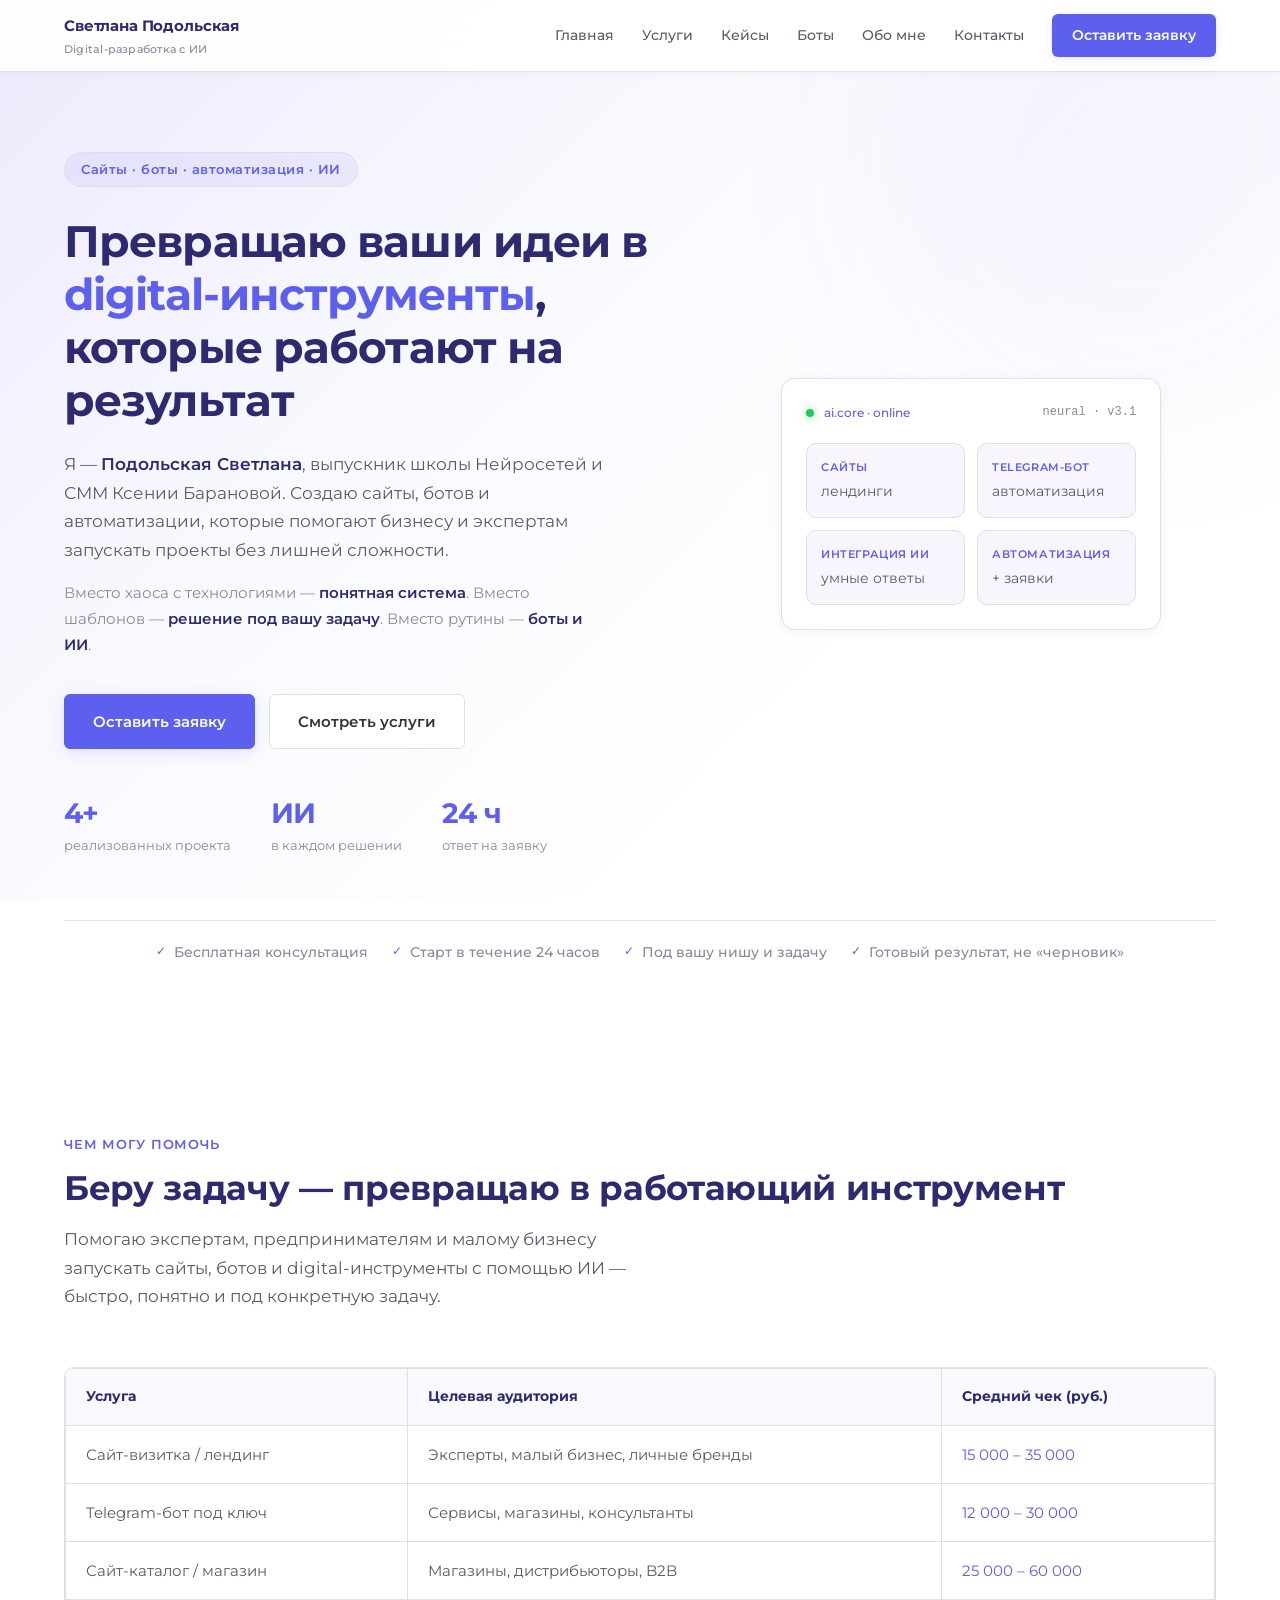
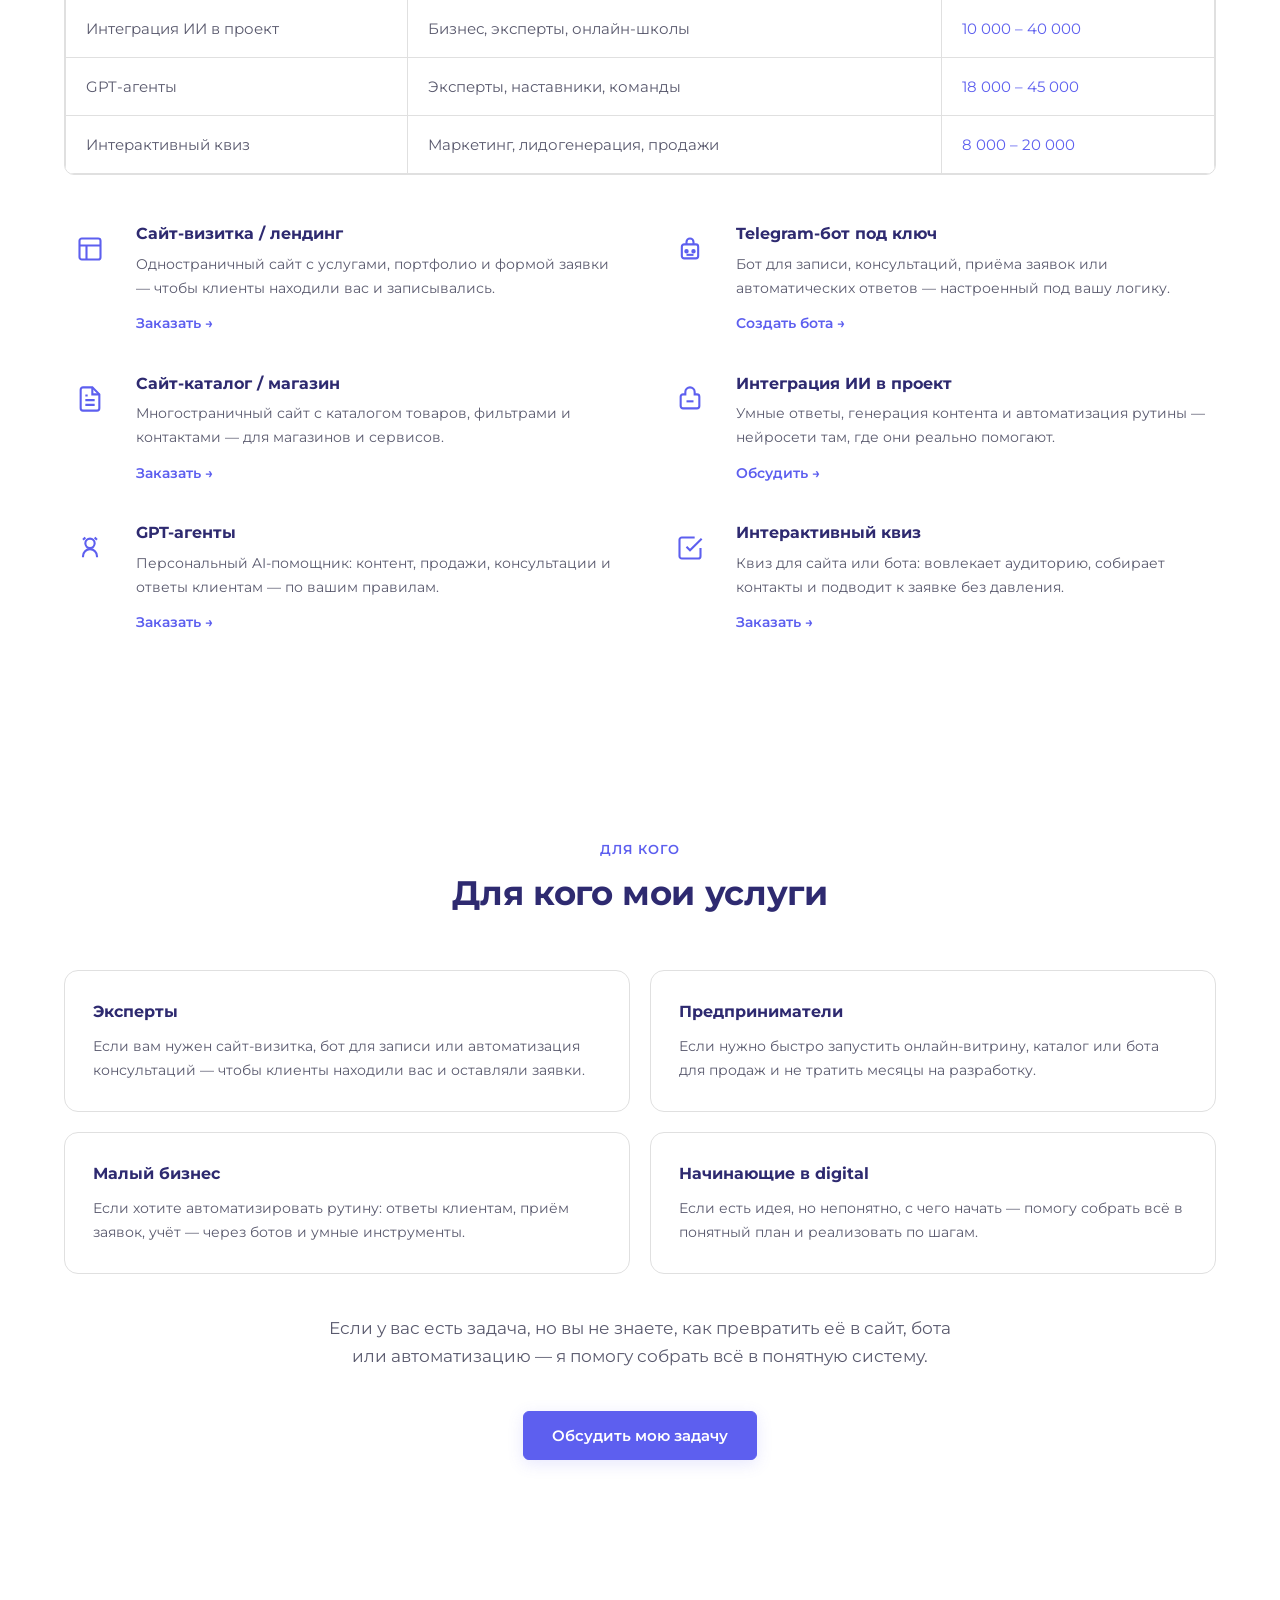
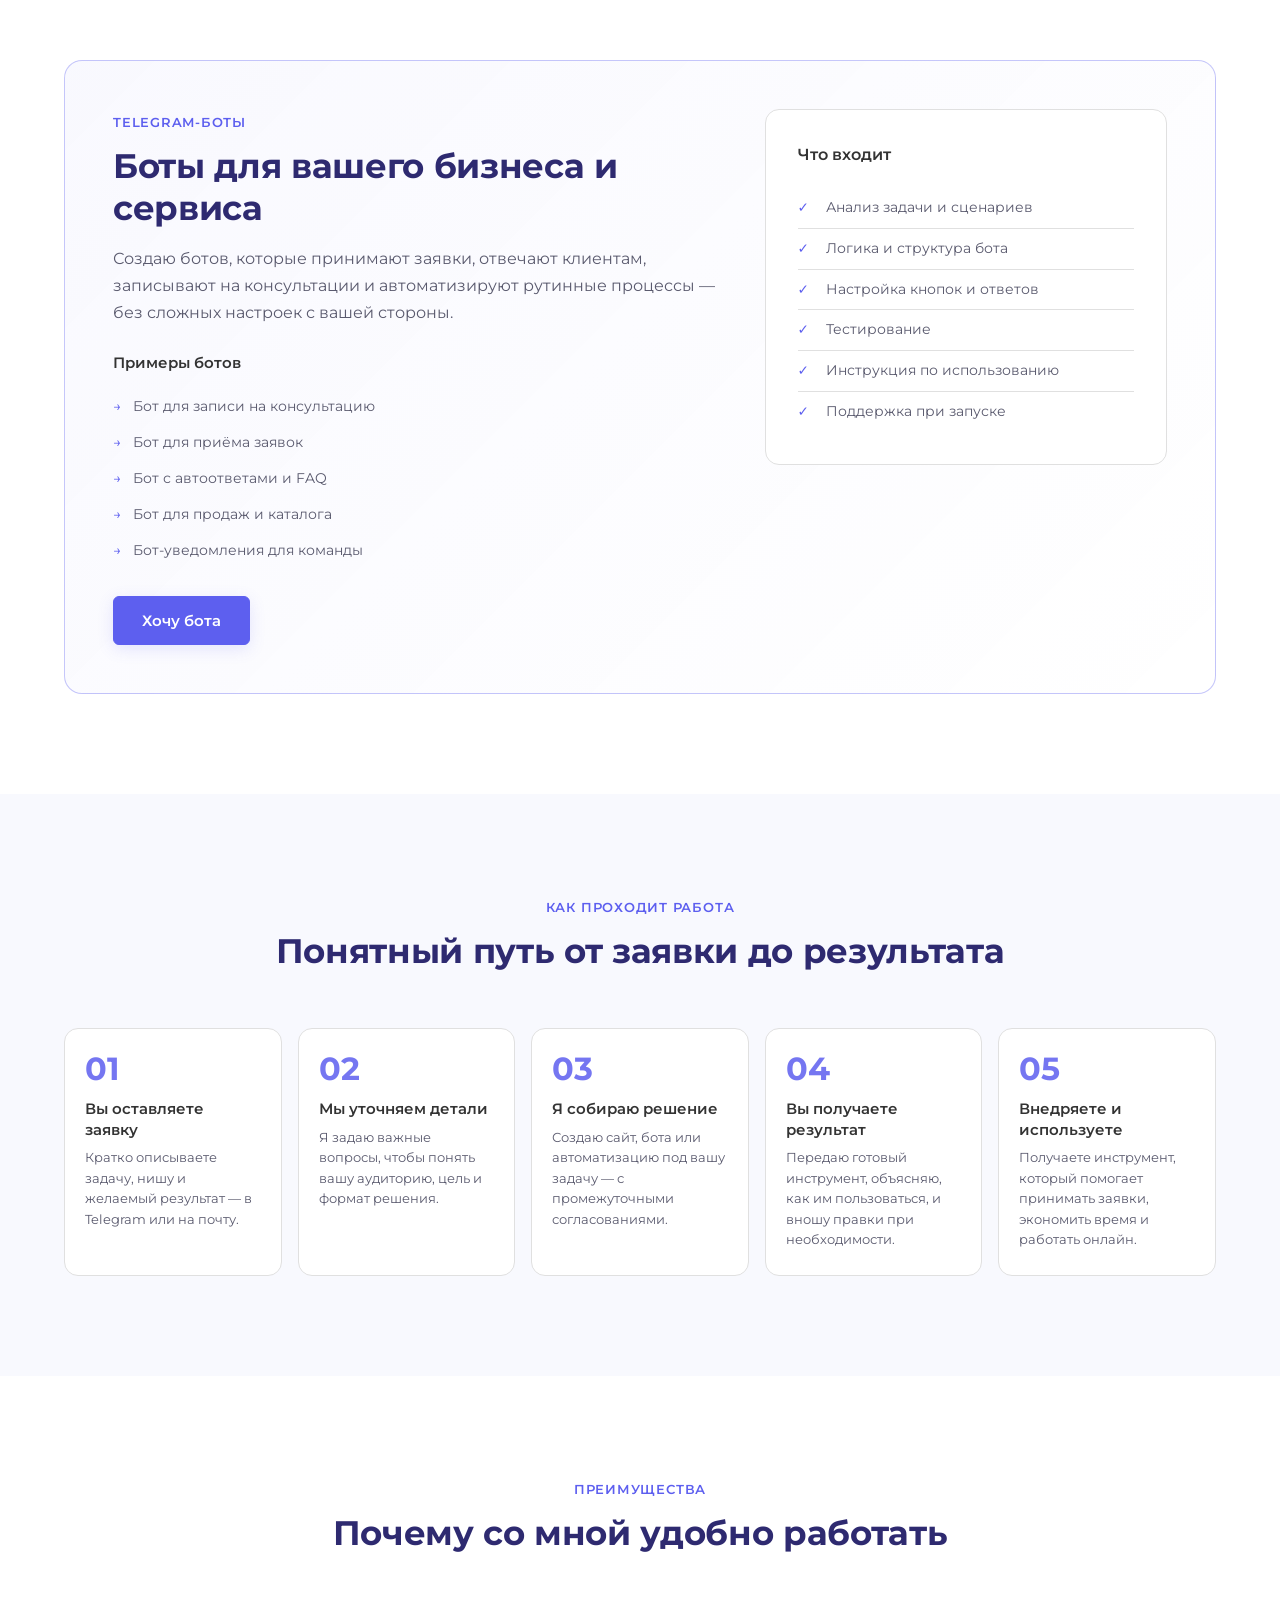
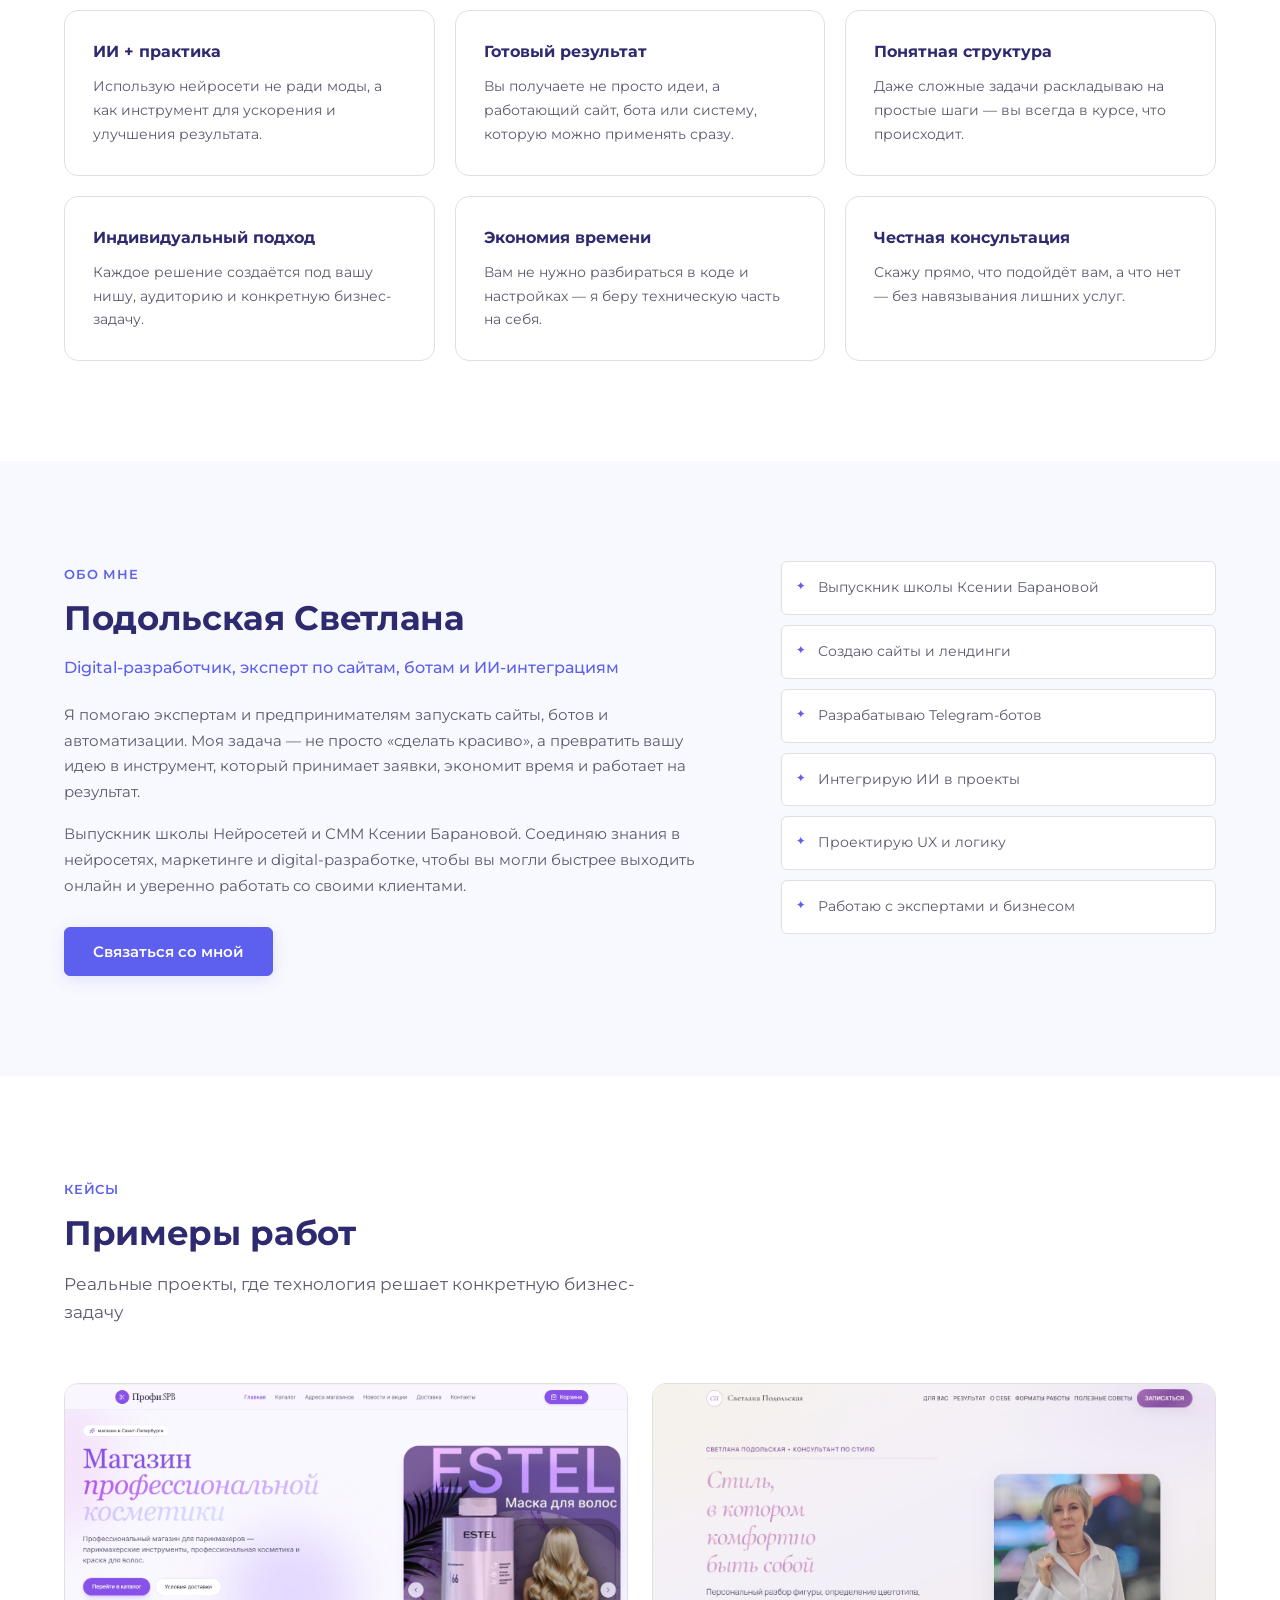
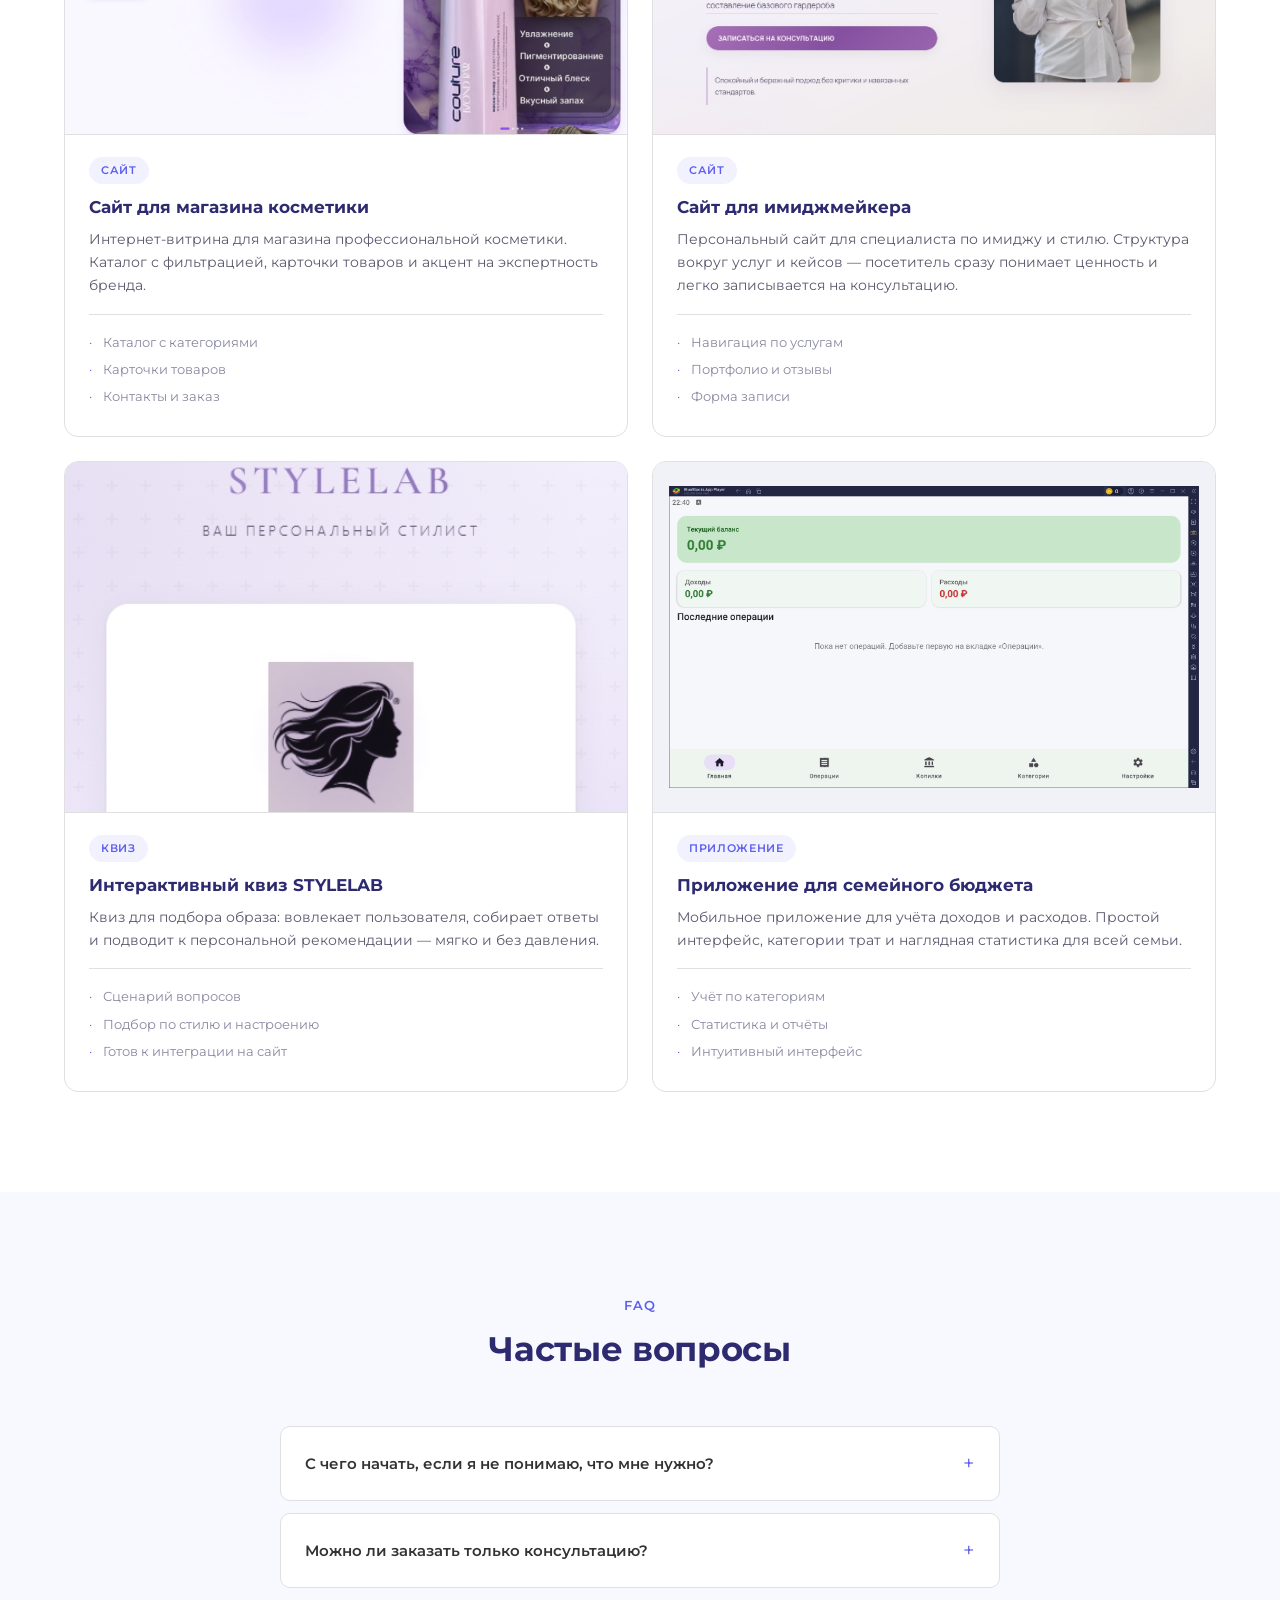
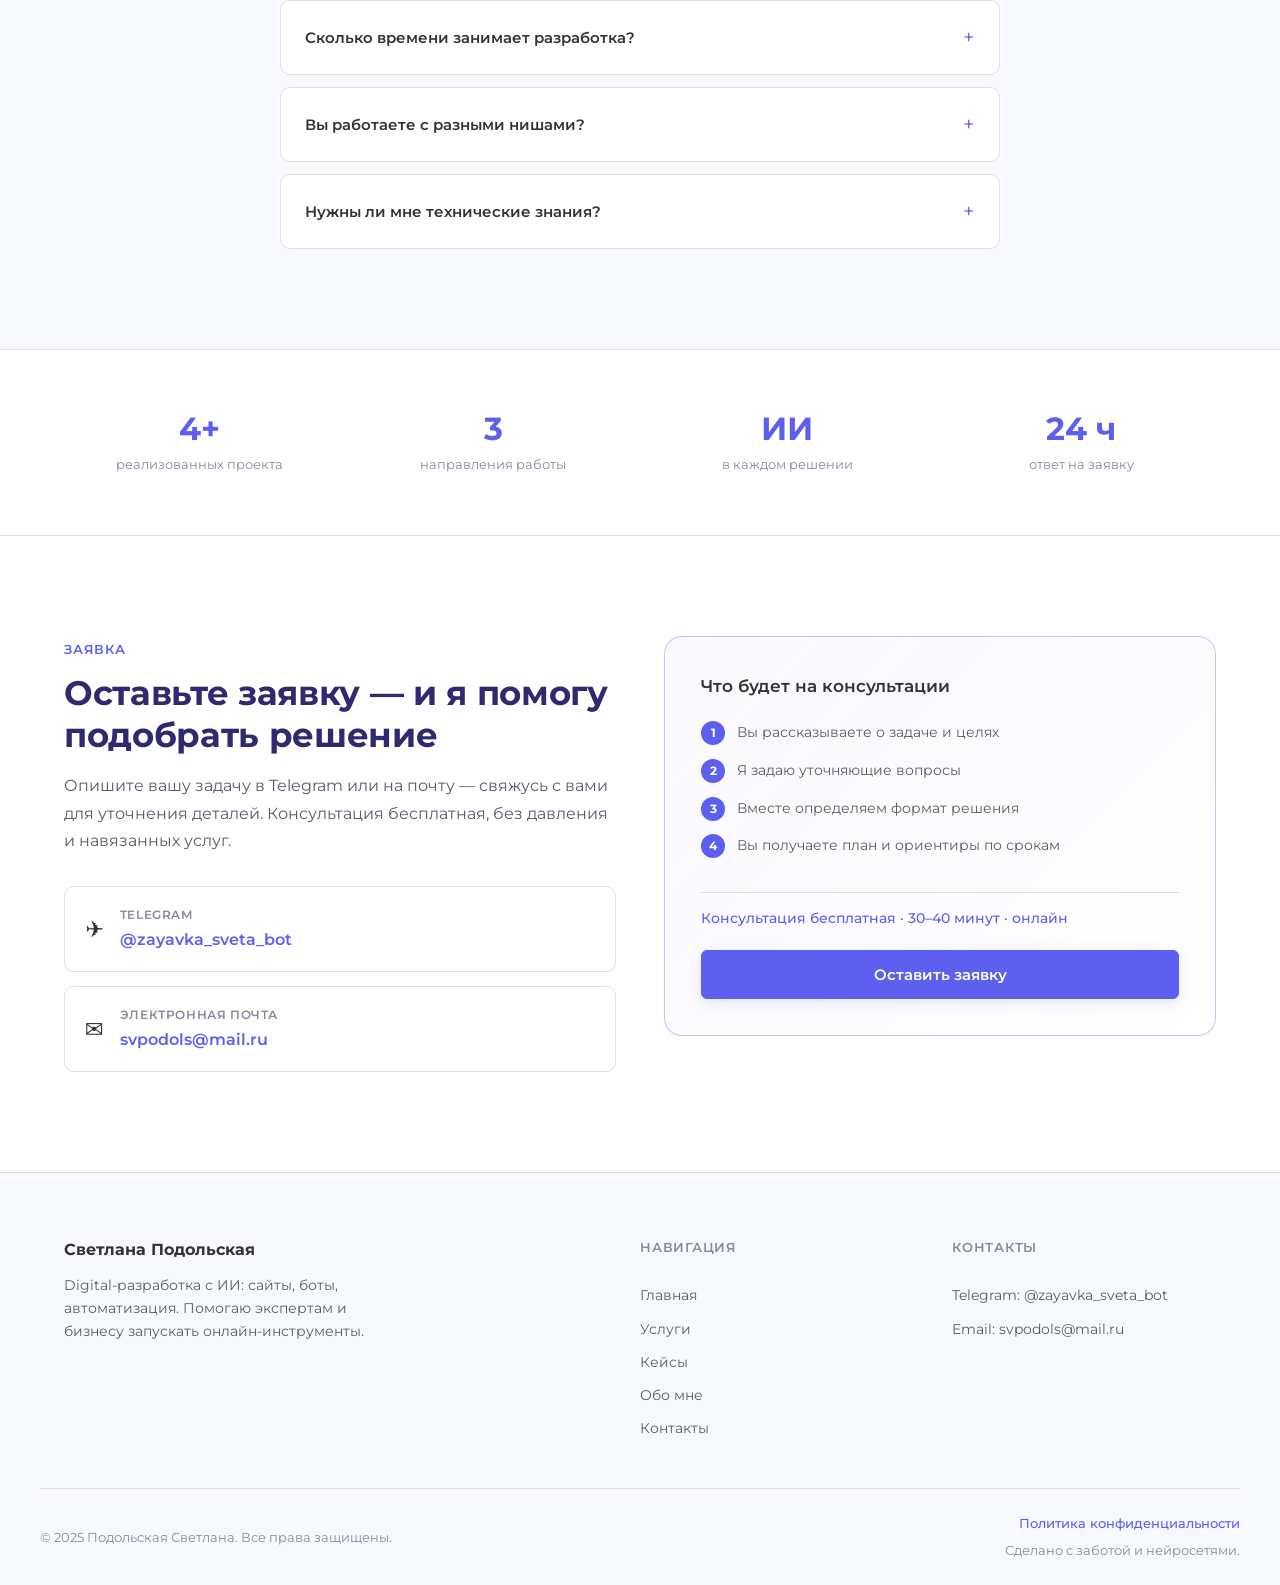
==== commit 1433b283: "перенастройкак бота на другой id" ====
--- a/index.html
+++ b/index.html
@@ -580,7 +580,7 @@
                 <span class="contact__icon">✈️</span>
                 <div>
                   <span class="contact__label">Telegram</span>
-                  <a href="https://t.me/zayavka_vizitka_bot" class="contact__link" target="_blank" rel="noopener">@zayavka_vizitka_bot</a>
+                  <a href="https://t.me/zayavka_sveta_bot" class="contact__link" target="_blank" rel="noopener">@zayavka_sveta_bot</a>
                 </div>
               </li>
               <li class="contact__item">
@@ -625,7 +625,7 @@
       </nav>
       <div class="footer__contacts">
         <p class="footer__nav-title">Контакты</p>
-        <a href="https://t.me/zayavka_vizitka_bot" target="_blank" rel="noopener">Telegram: @zayavka_vizitka_bot</a>
+        <a href="https://t.me/zayavka_sveta_bot" target="_blank" rel="noopener">Telegram: @zayavka_sveta_bot</a>
         <a href="mailto:svpodols@mail.ru">Email: svpodols@mail.ru</a>
       </div>
     </div>
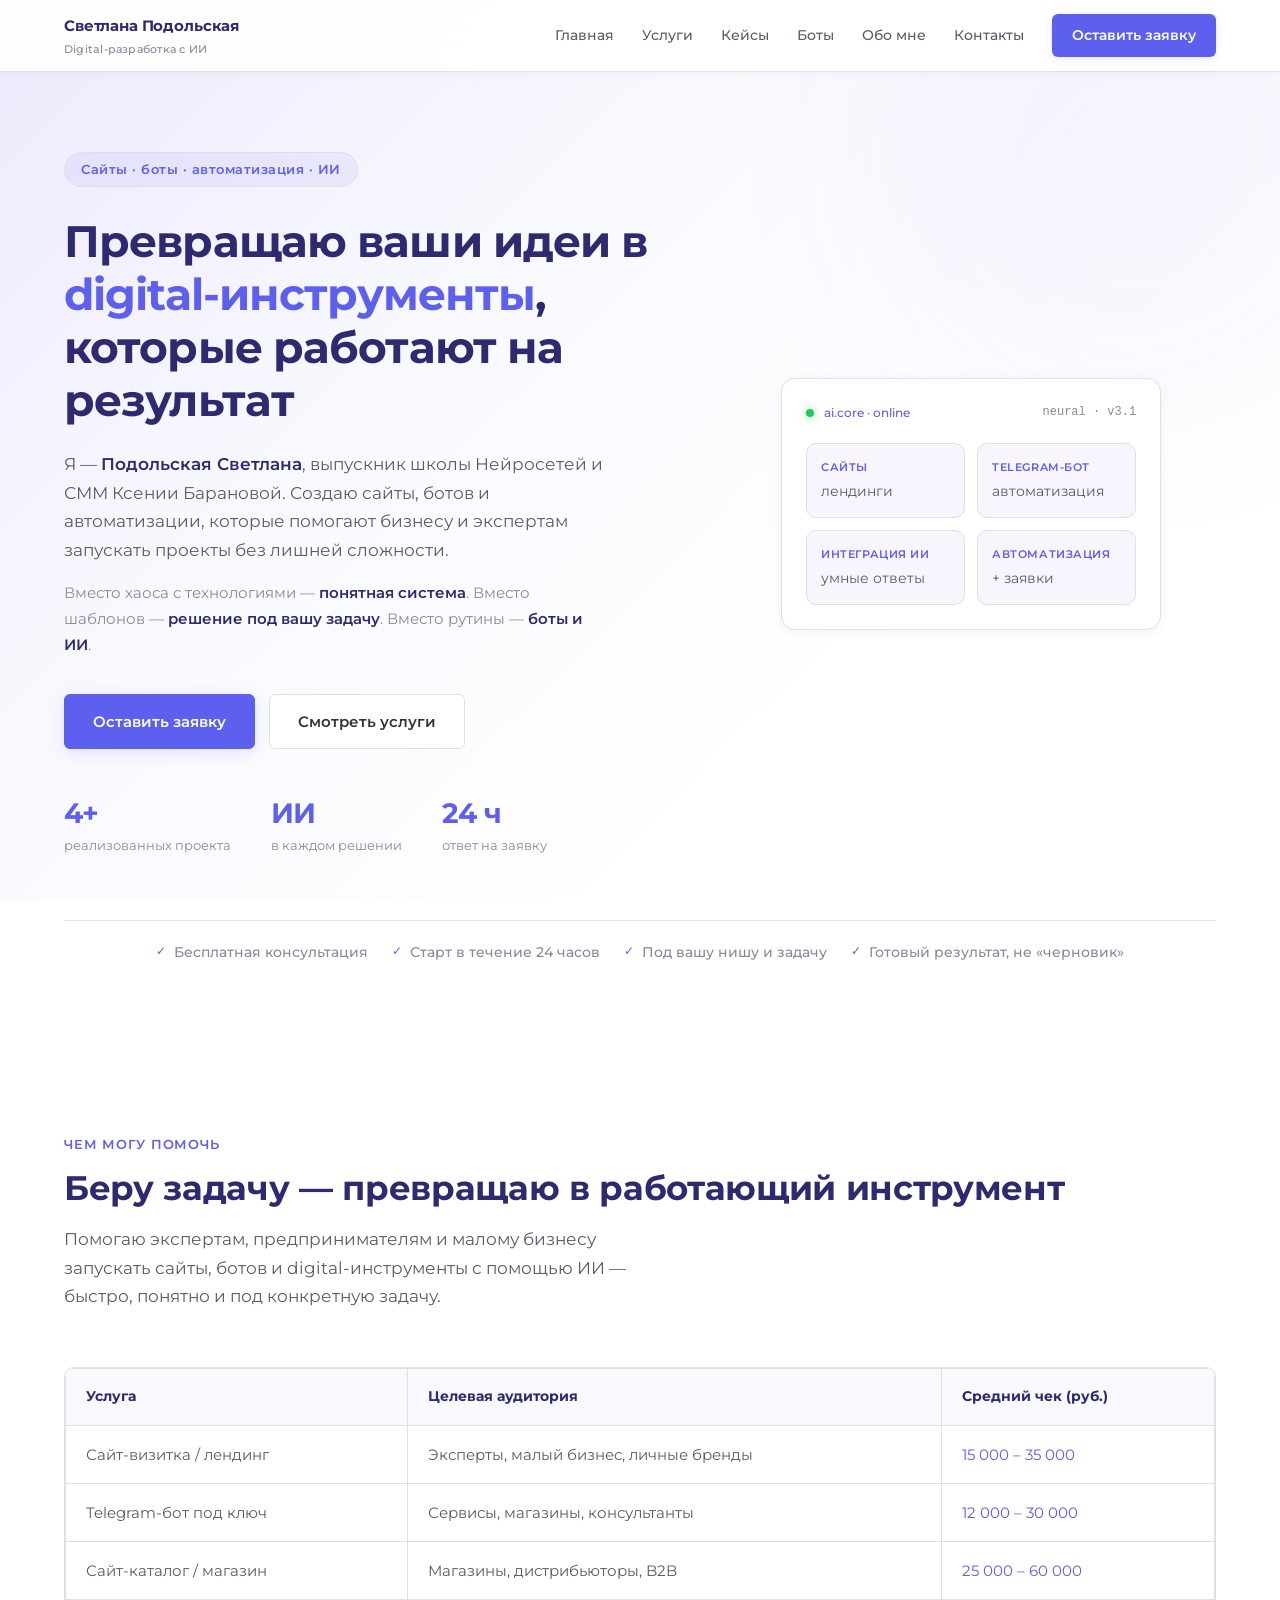
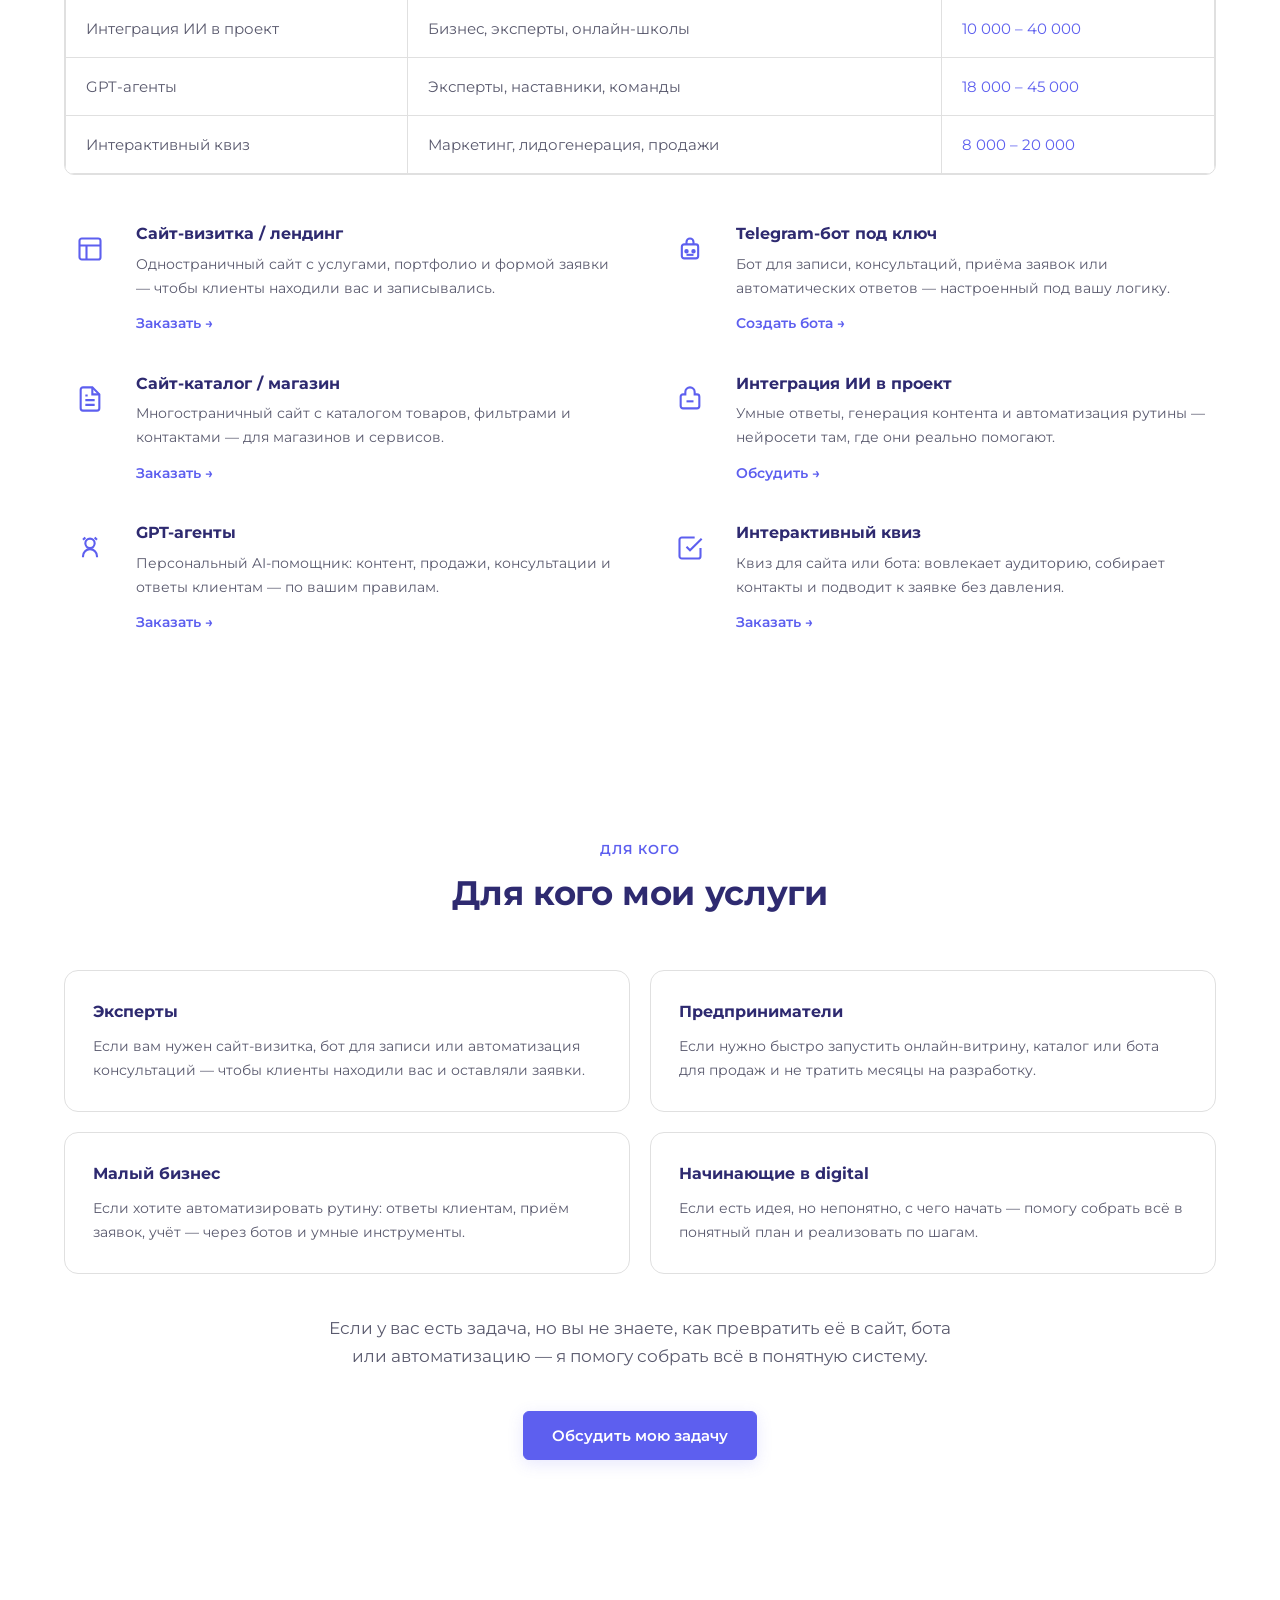
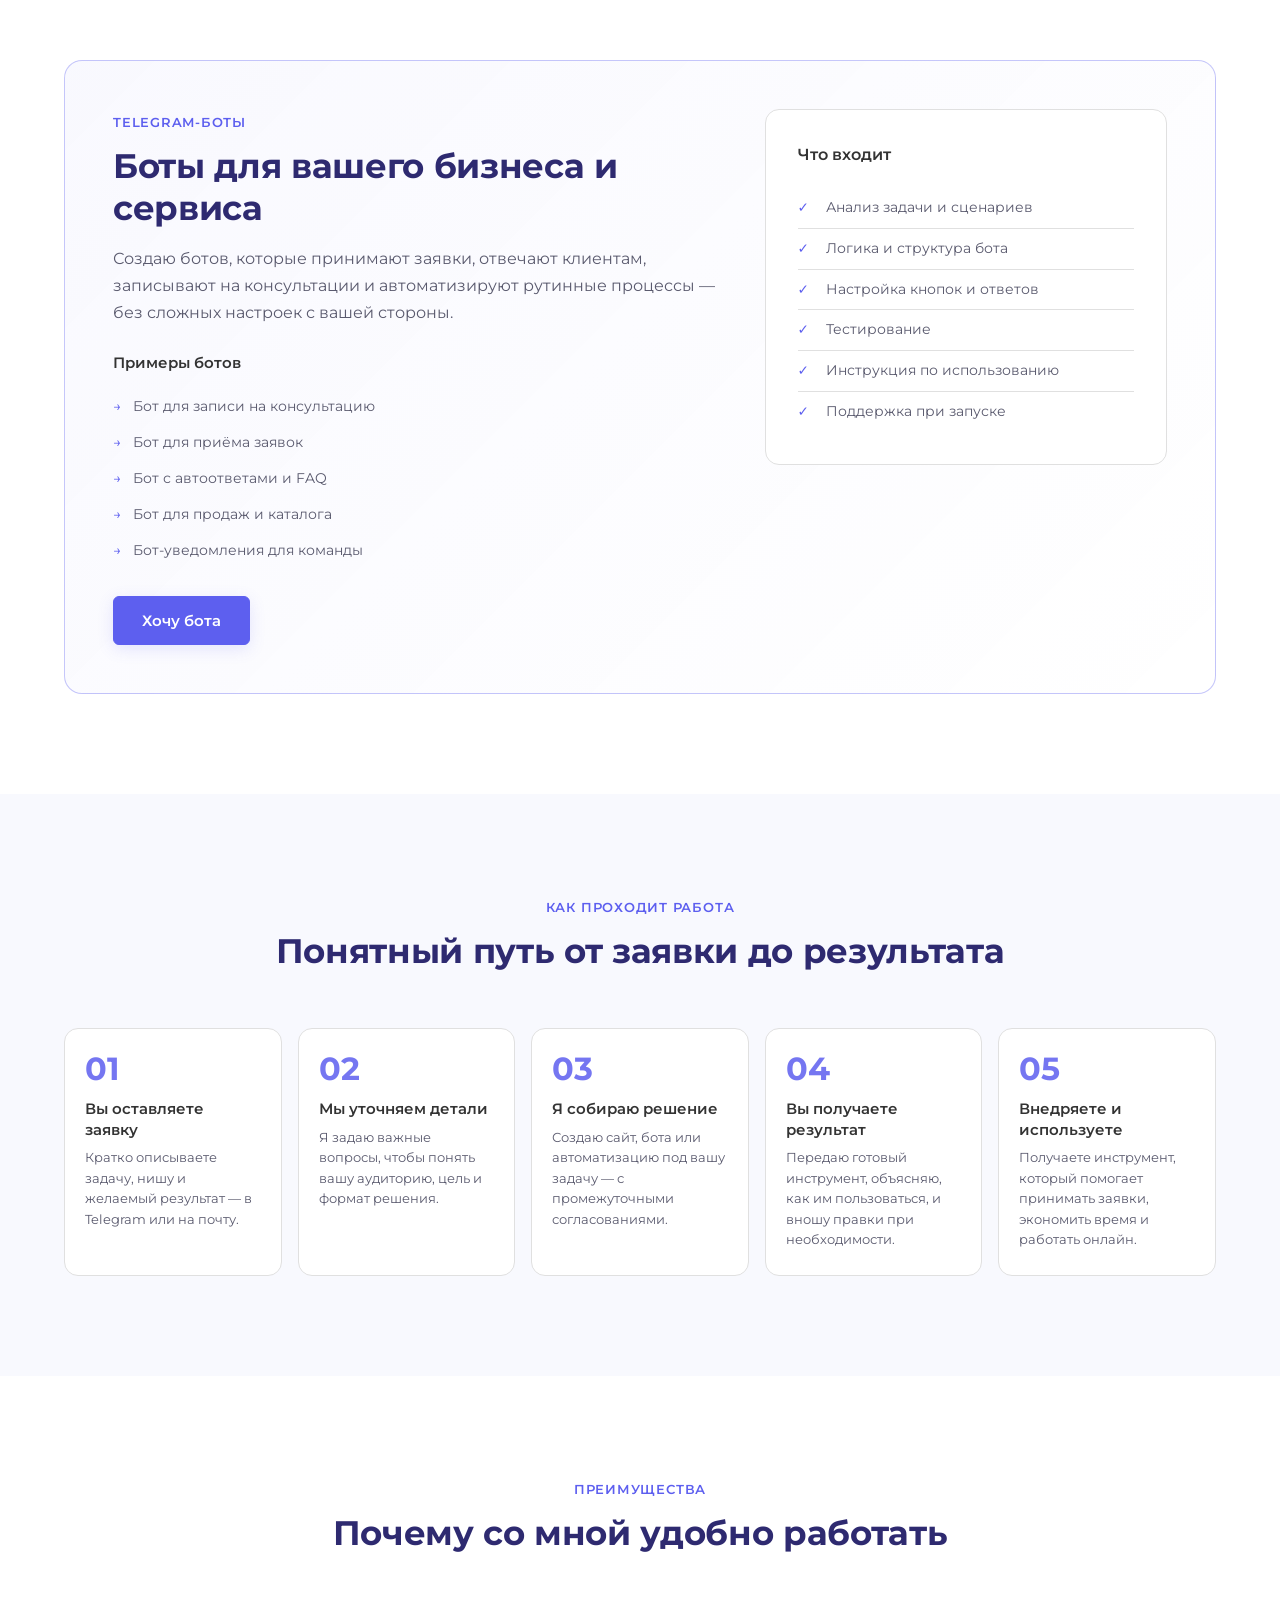
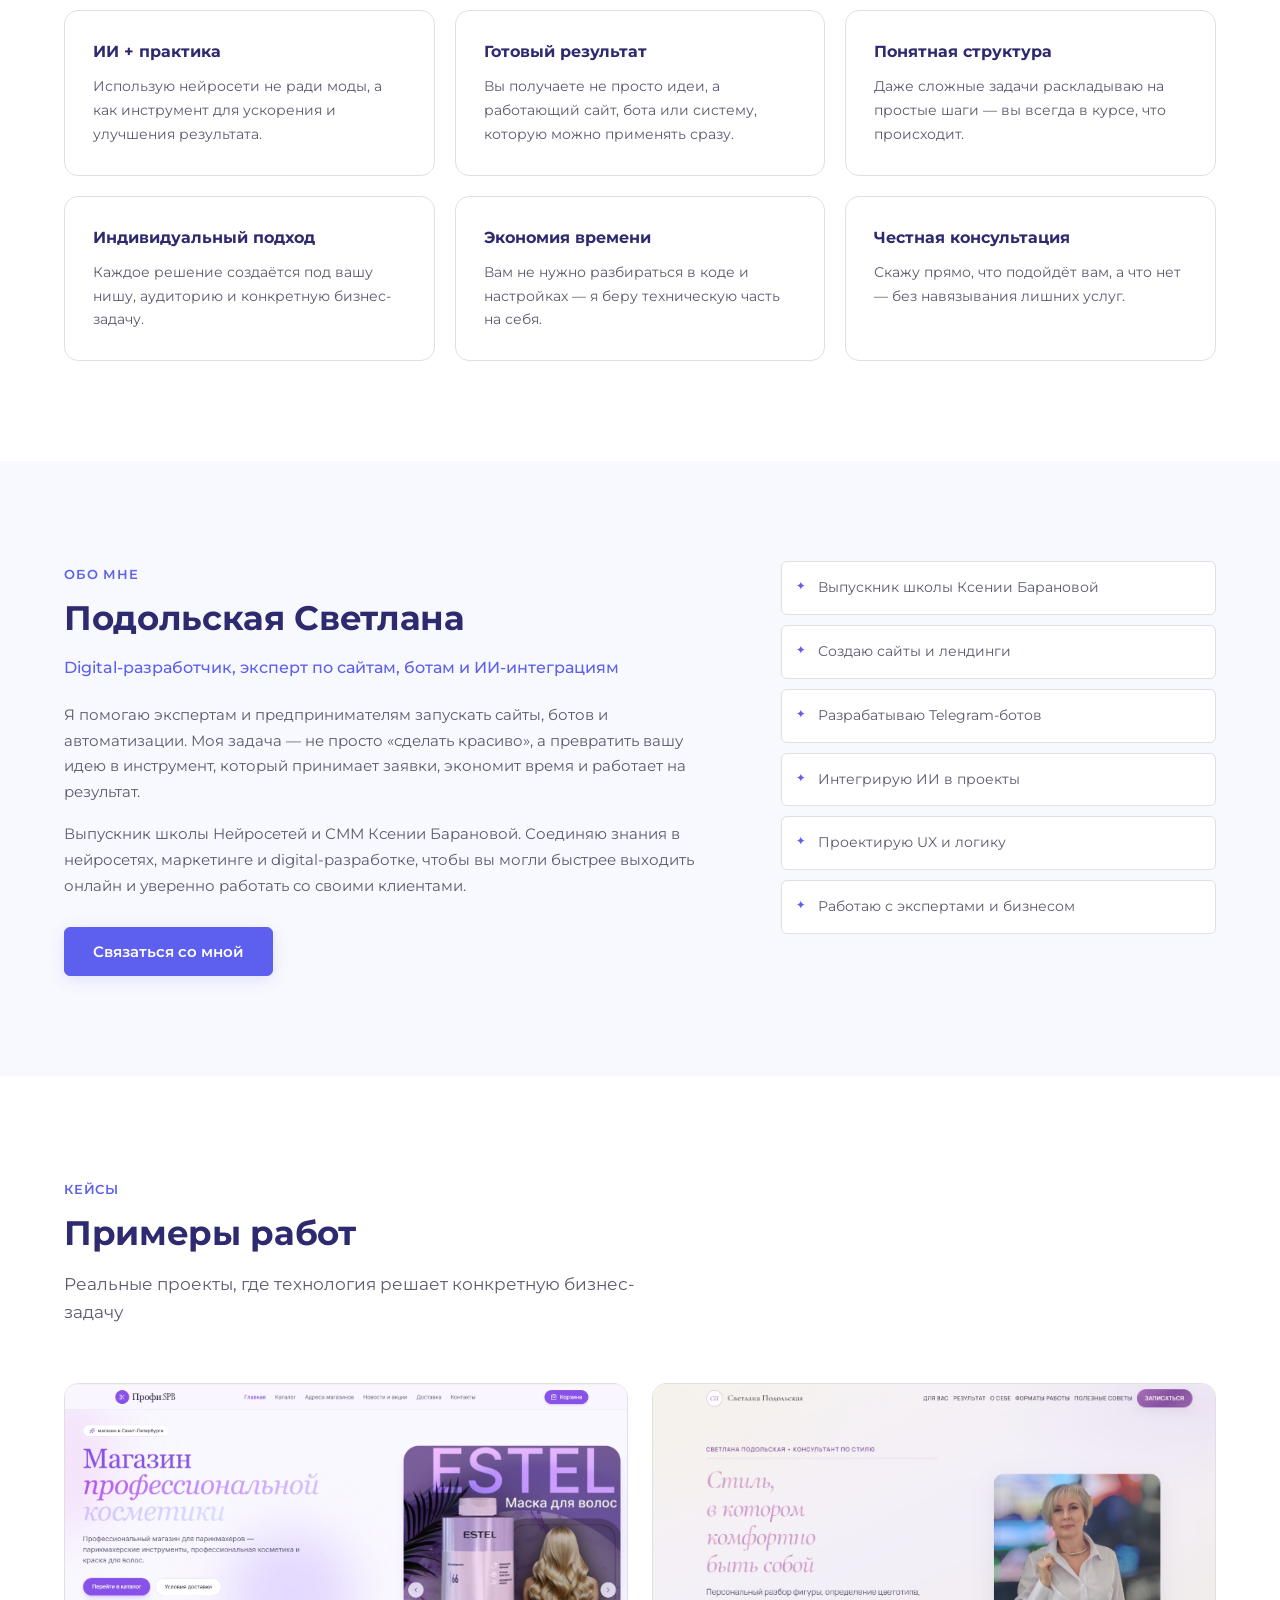
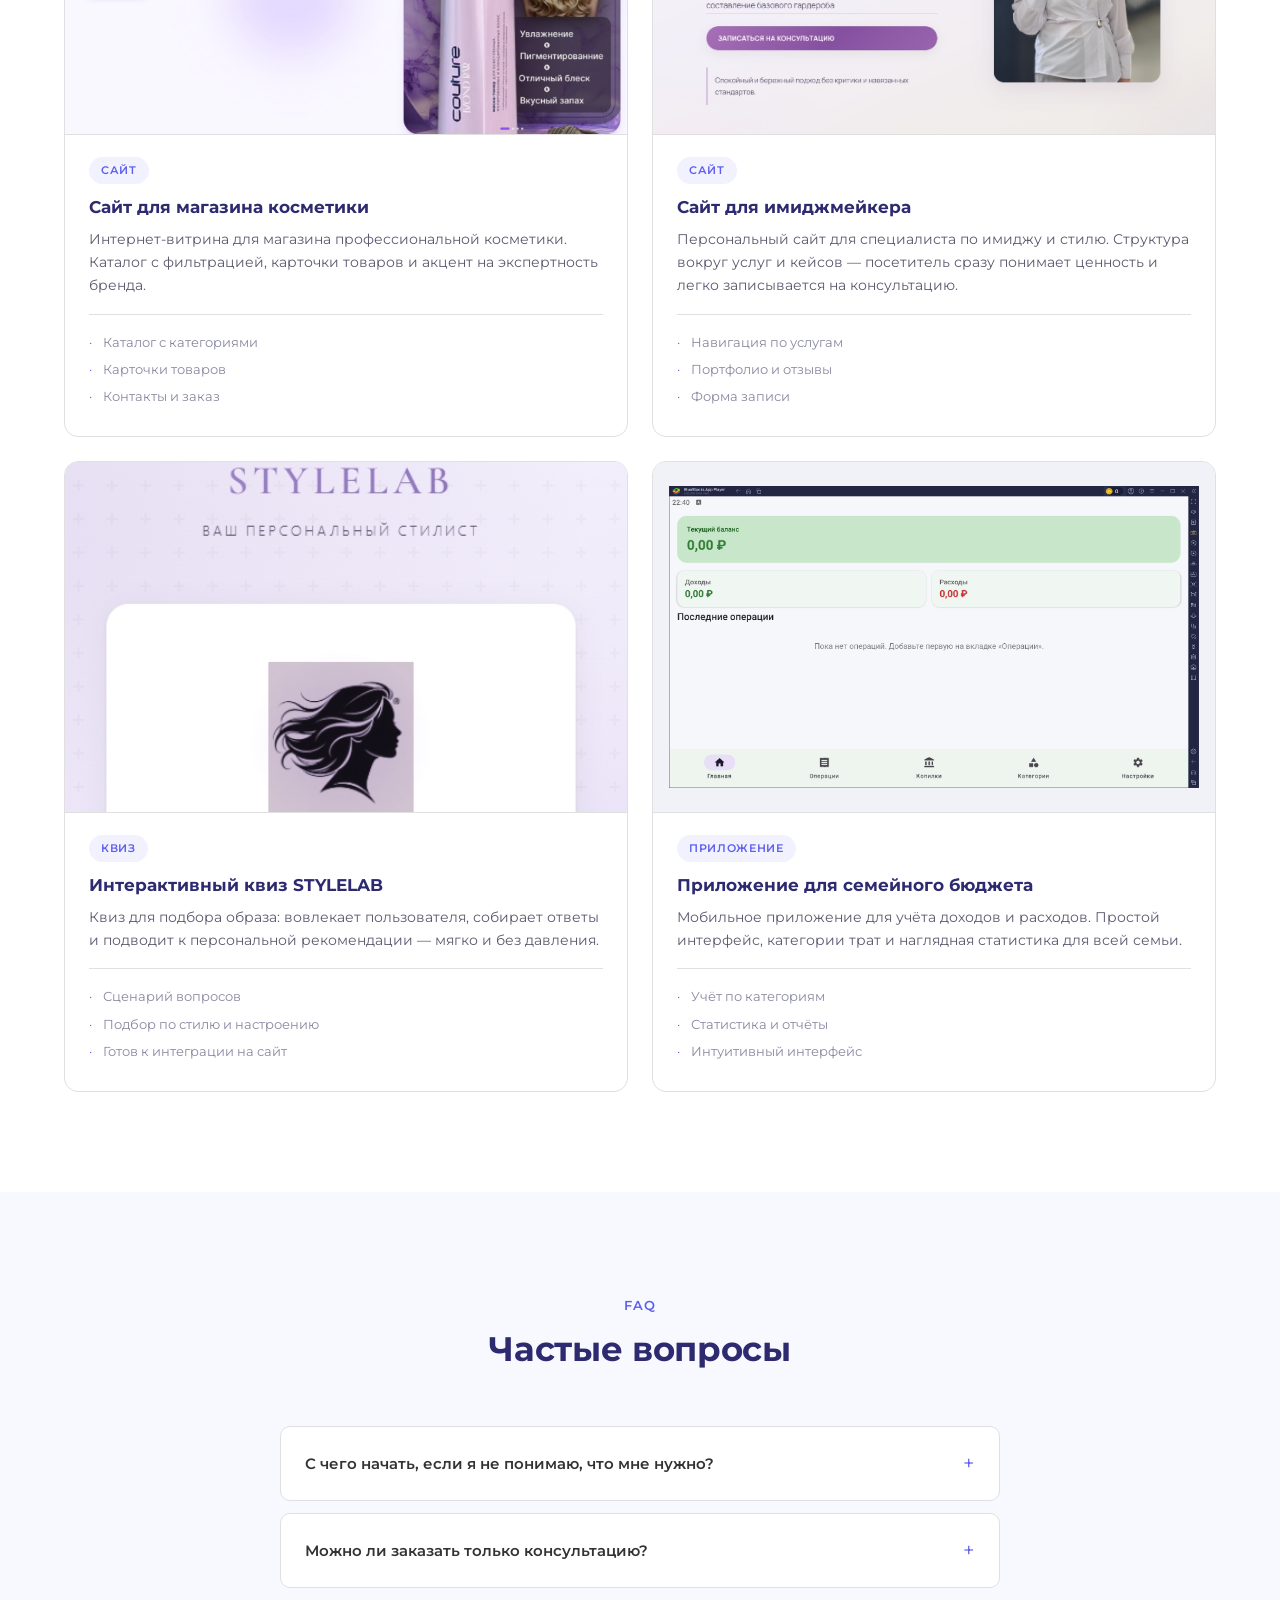
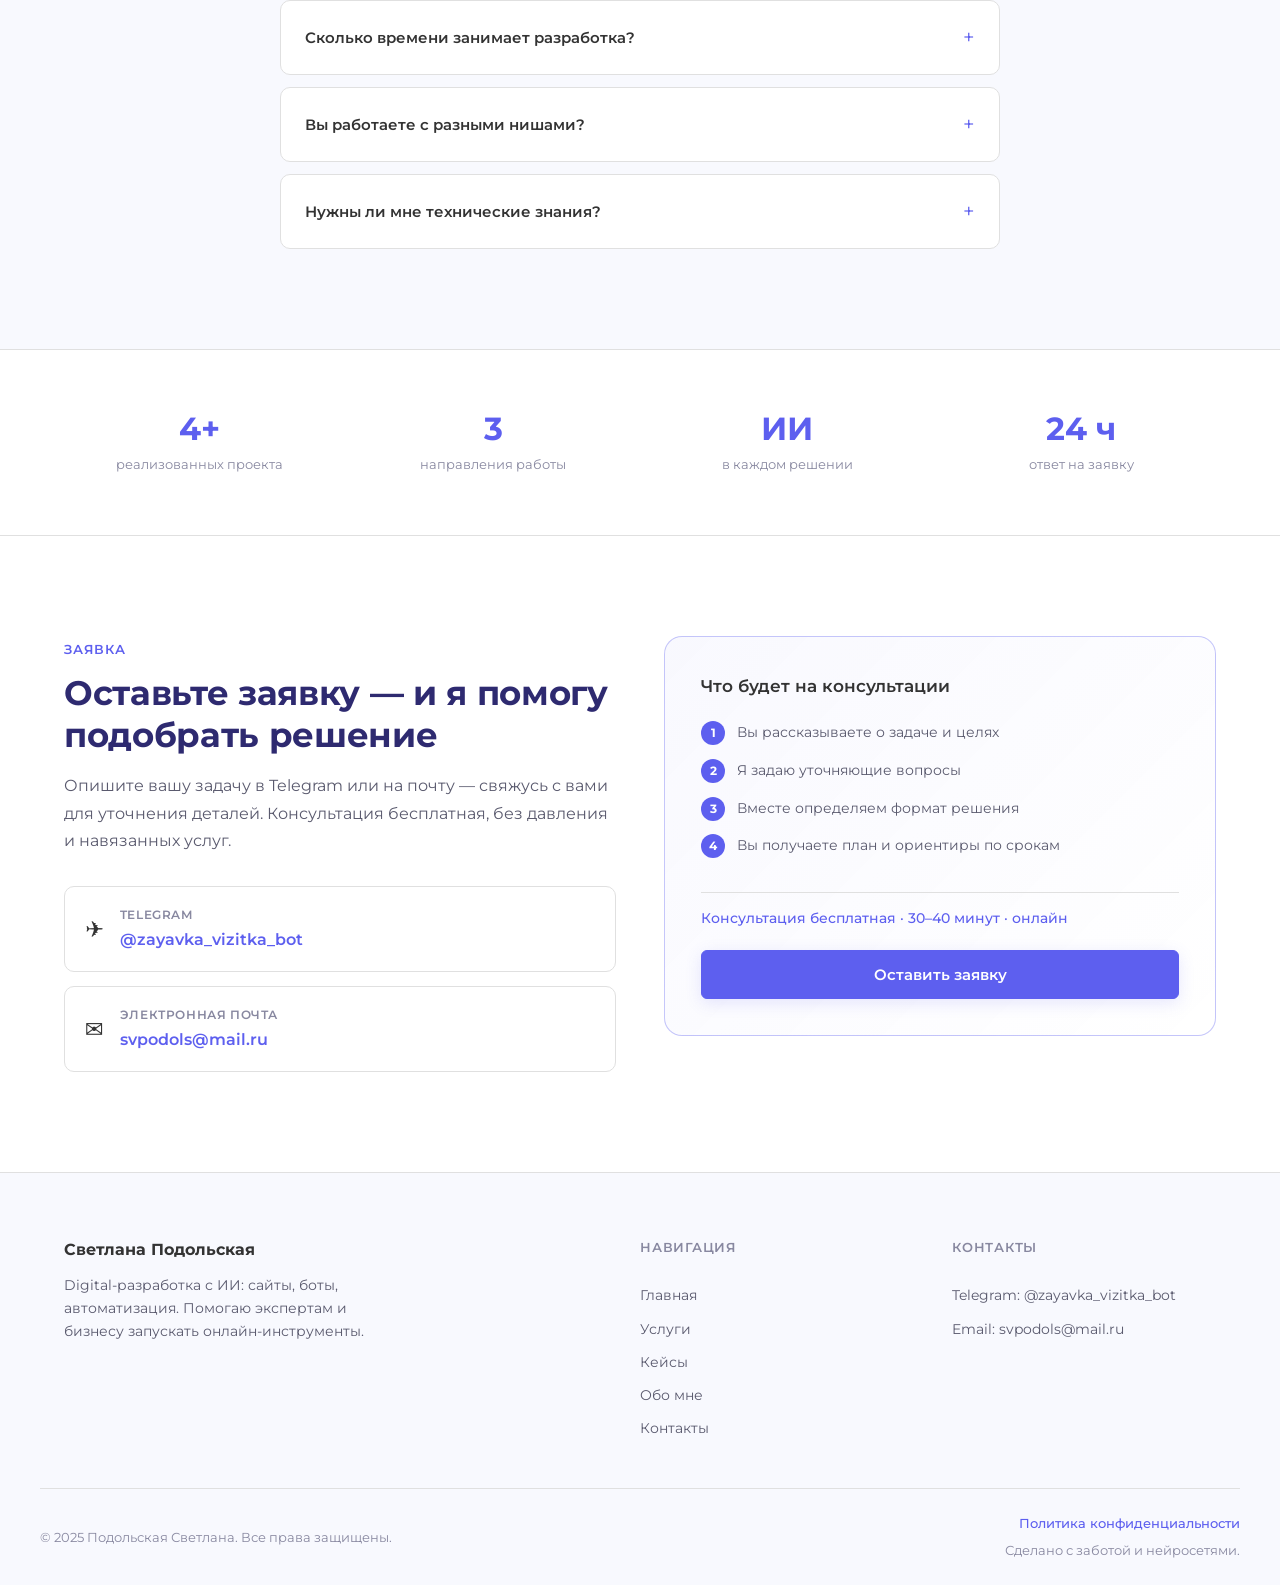
==== commit 7209926b: "обновляли настройки для заявок в Телеграмм" ====
--- a/index.html
+++ b/index.html
@@ -580,7 +580,7 @@
                 <span class="contact__icon">✈️</span>
                 <div>
                   <span class="contact__label">Telegram</span>
-                  <a href="https://t.me/zayavka_sveta_bot" class="contact__link" target="_blank" rel="noopener">@zayavka_sveta_bot</a>
+                  <a href="https://t.me/zayavka_vizitka_bot" class="contact__link" target="_blank" rel="noopener">@zayavka_vizitka_bot</a>
                 </div>
               </li>
               <li class="contact__item">
@@ -625,7 +625,7 @@
       </nav>
       <div class="footer__contacts">
         <p class="footer__nav-title">Контакты</p>
-        <a href="https://t.me/zayavka_sveta_bot" target="_blank" rel="noopener">Telegram: @zayavka_sveta_bot</a>
+        <a href="https://t.me/zayavka_vizitka_bot" target="_blank" rel="noopener">Telegram: @zayavka_vizitka_bot</a>
         <a href="mailto:svpodols@mail.ru">Email: svpodols@mail.ru</a>
       </div>
     </div>
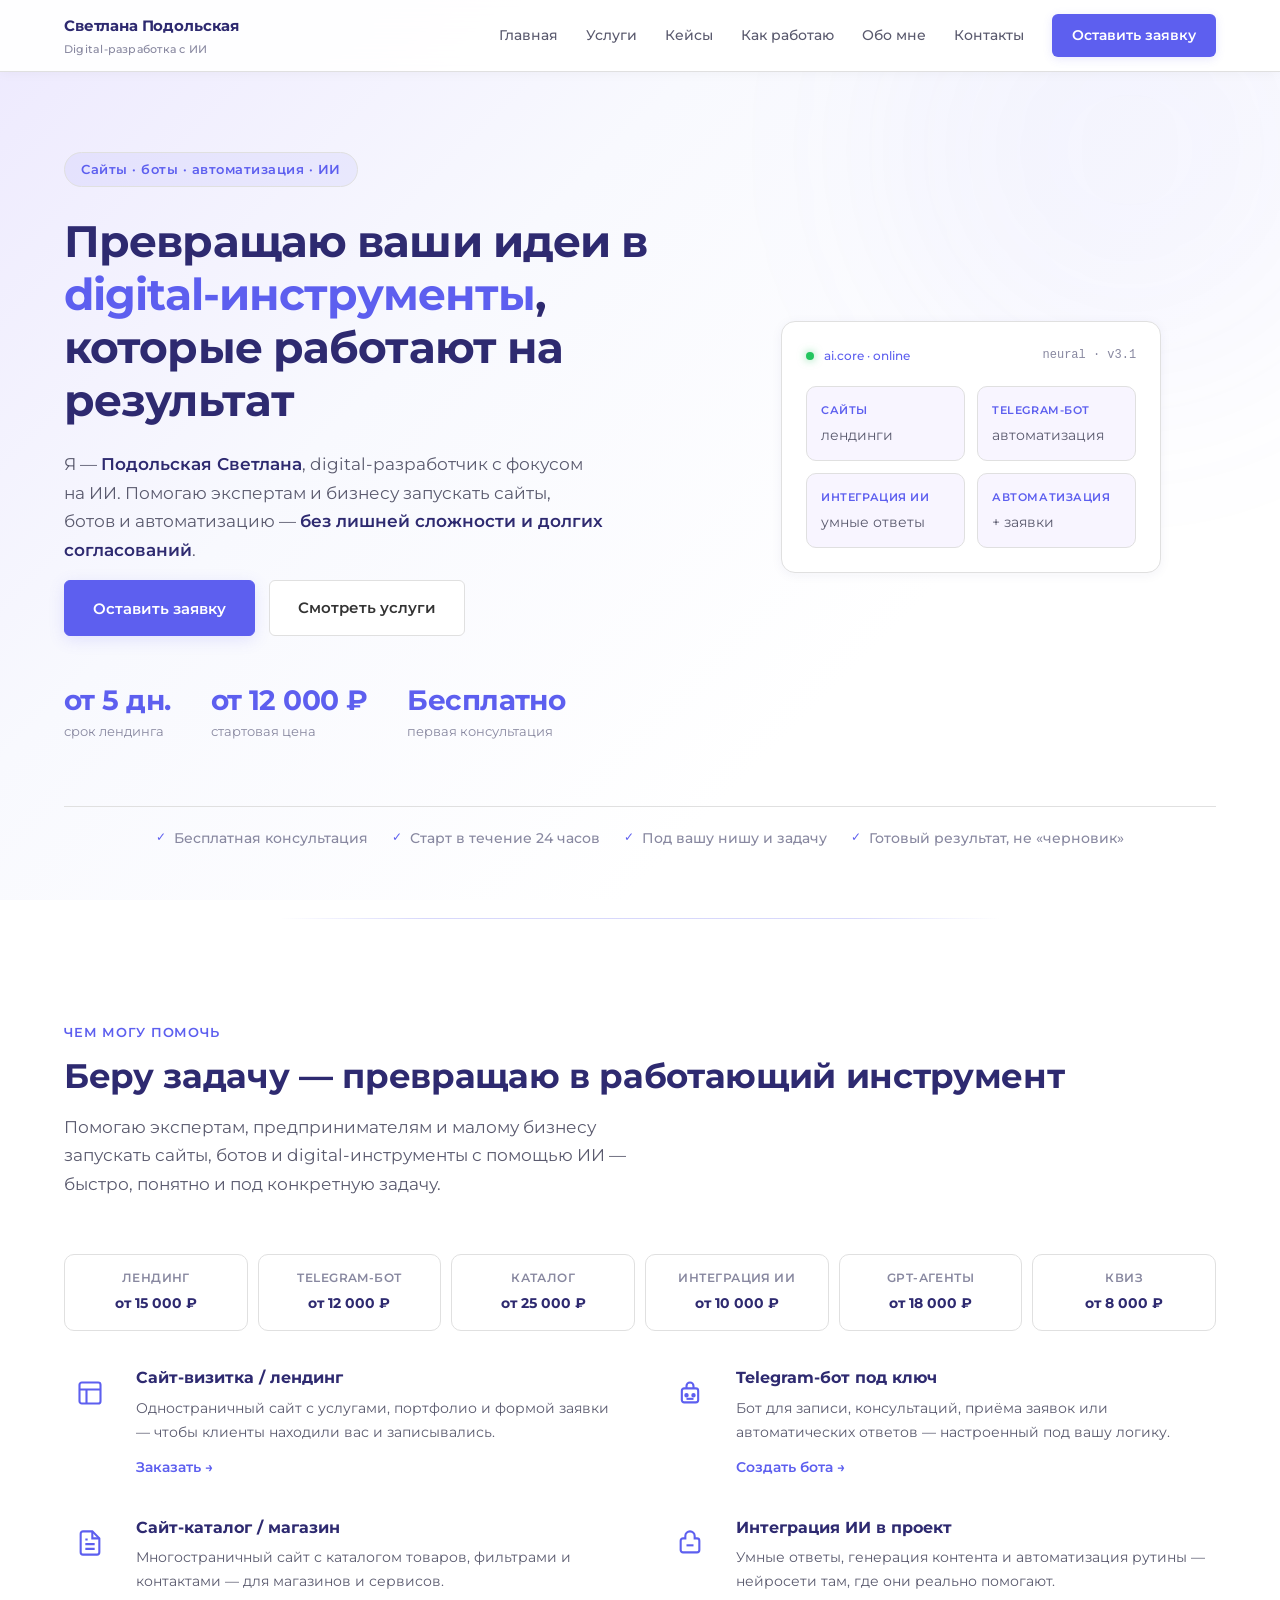
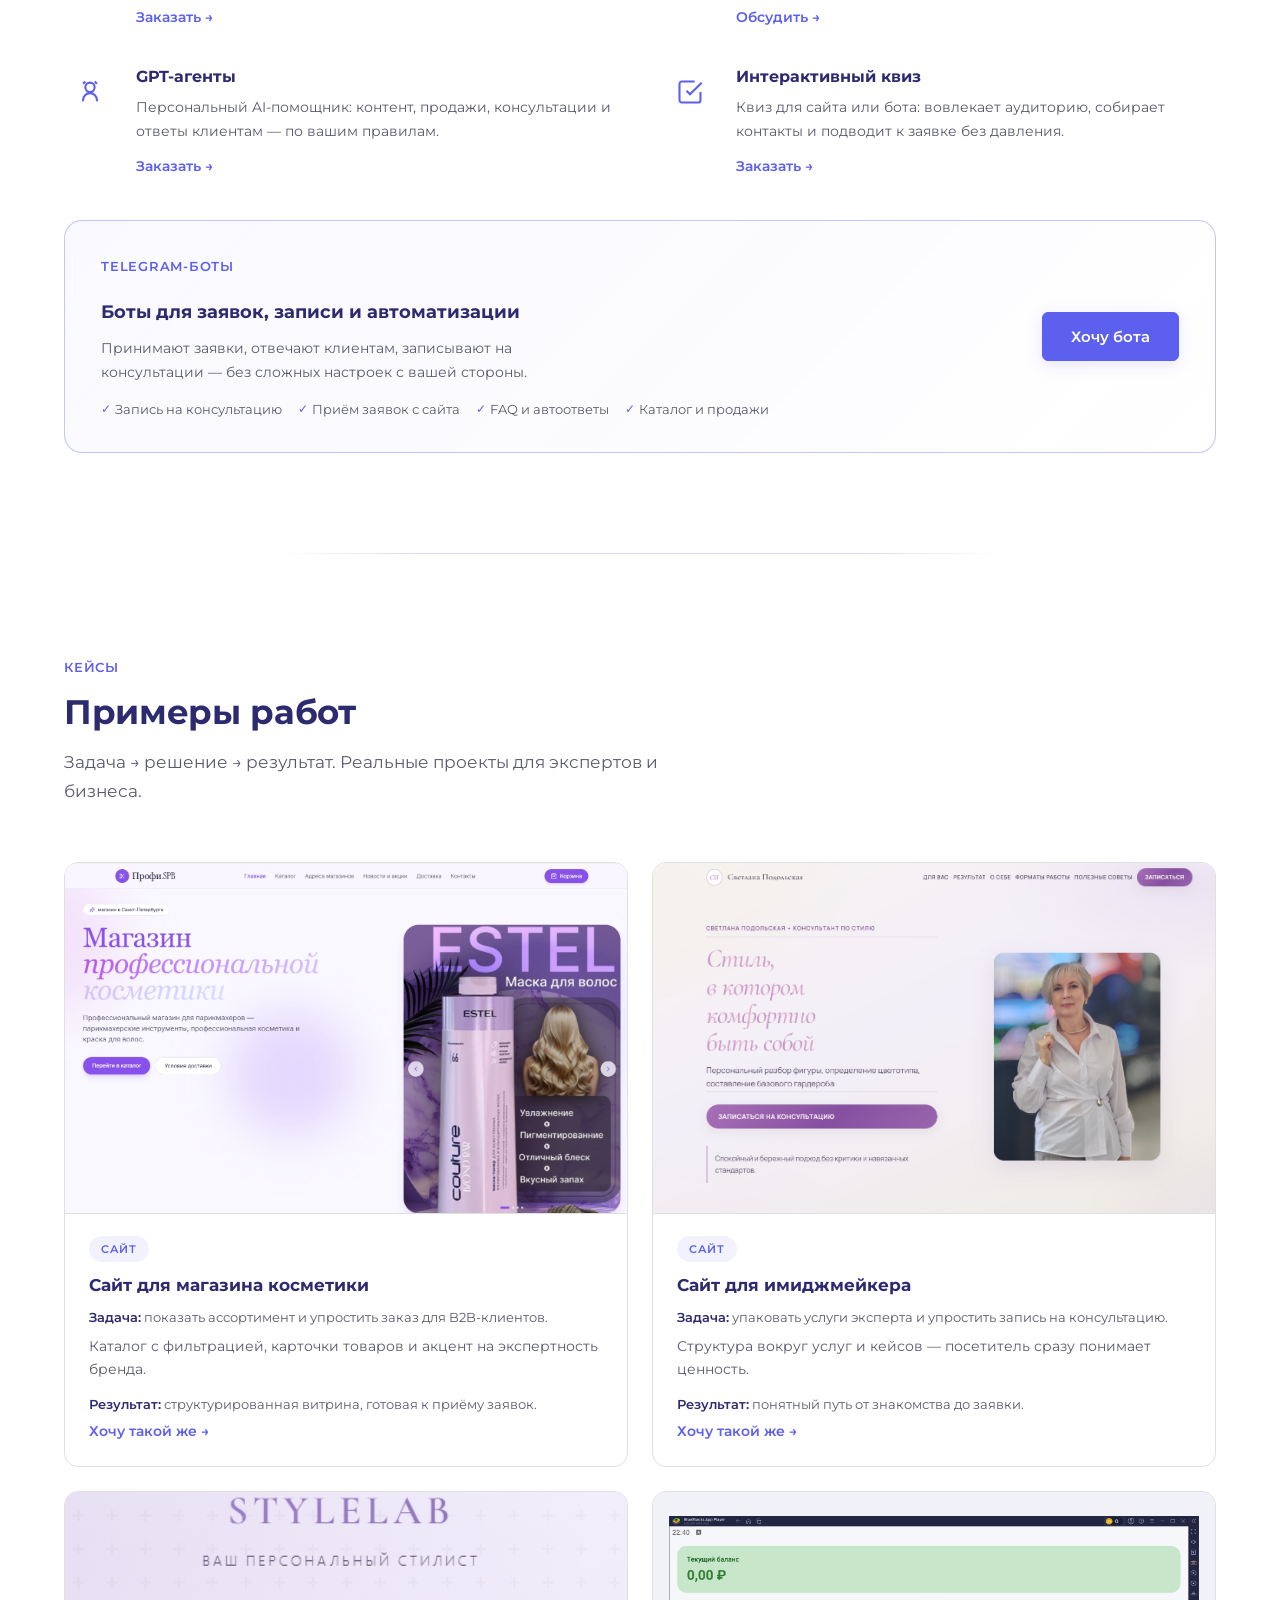
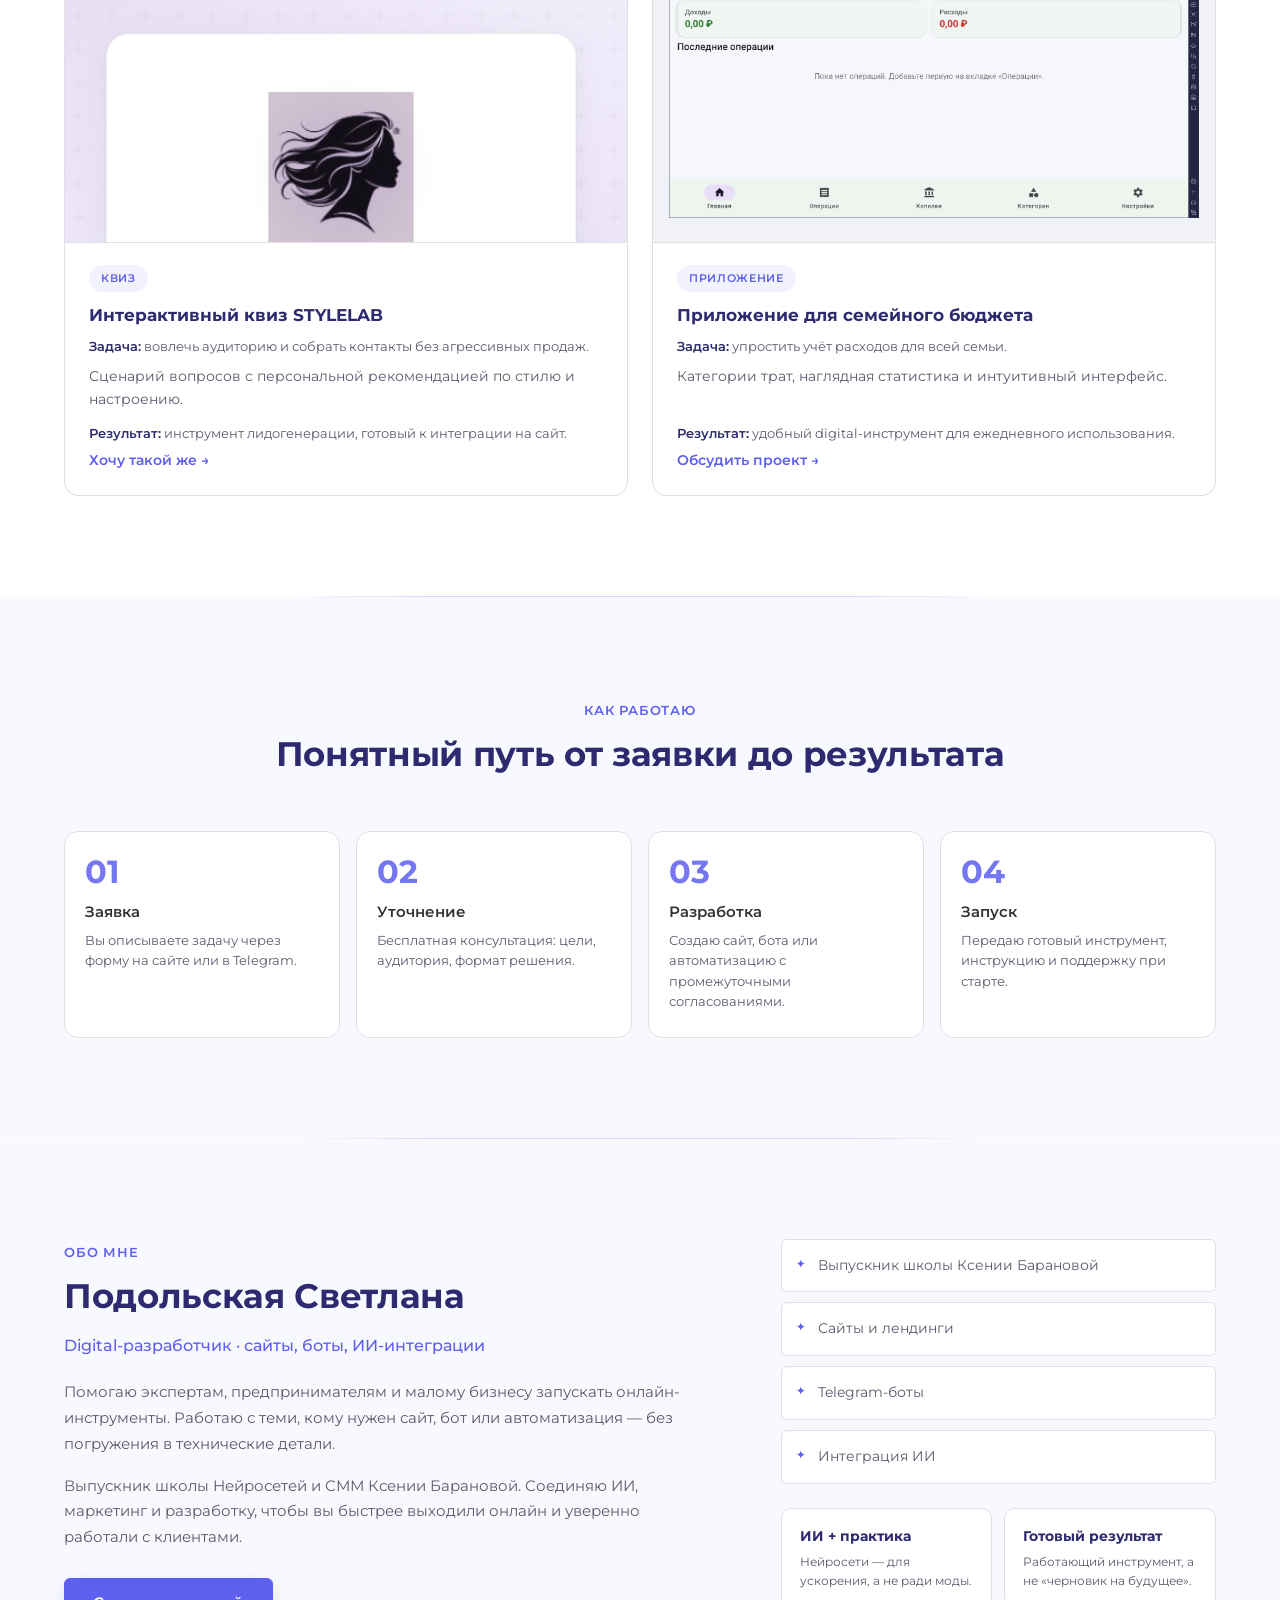
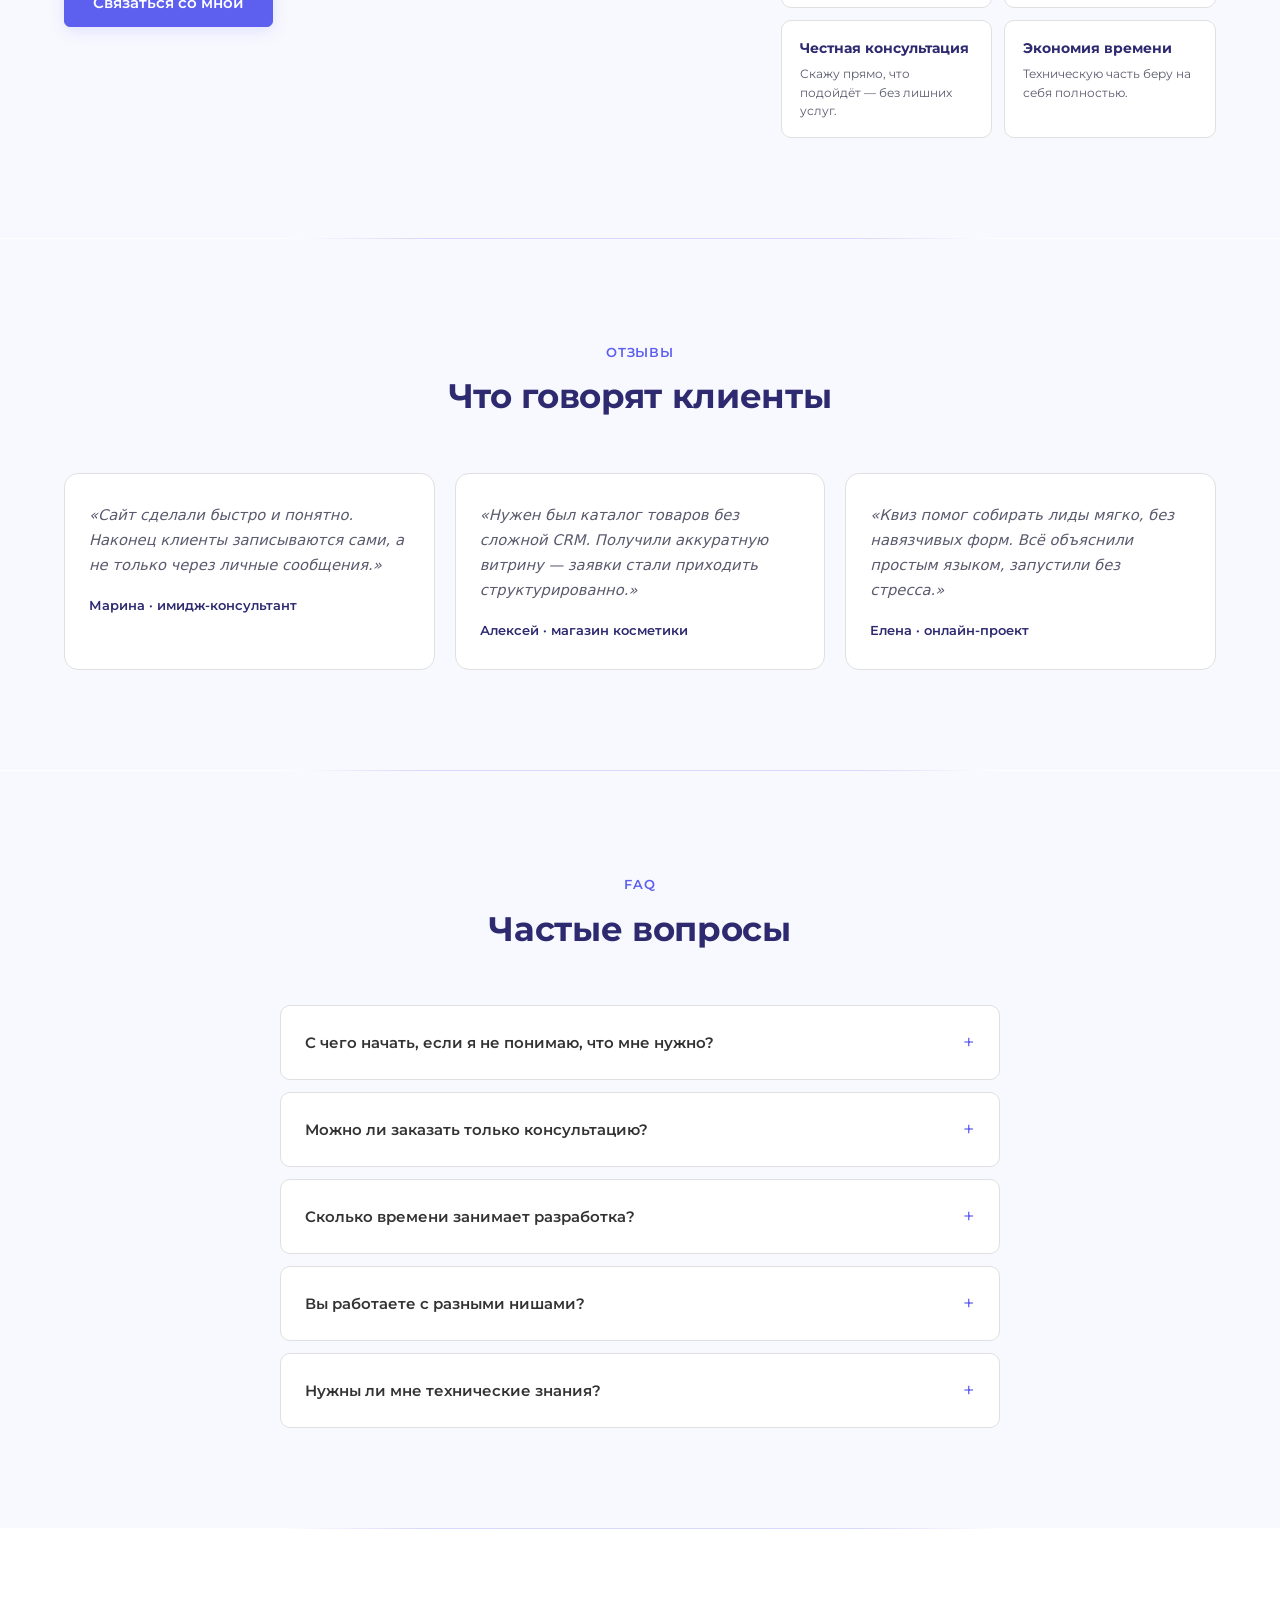
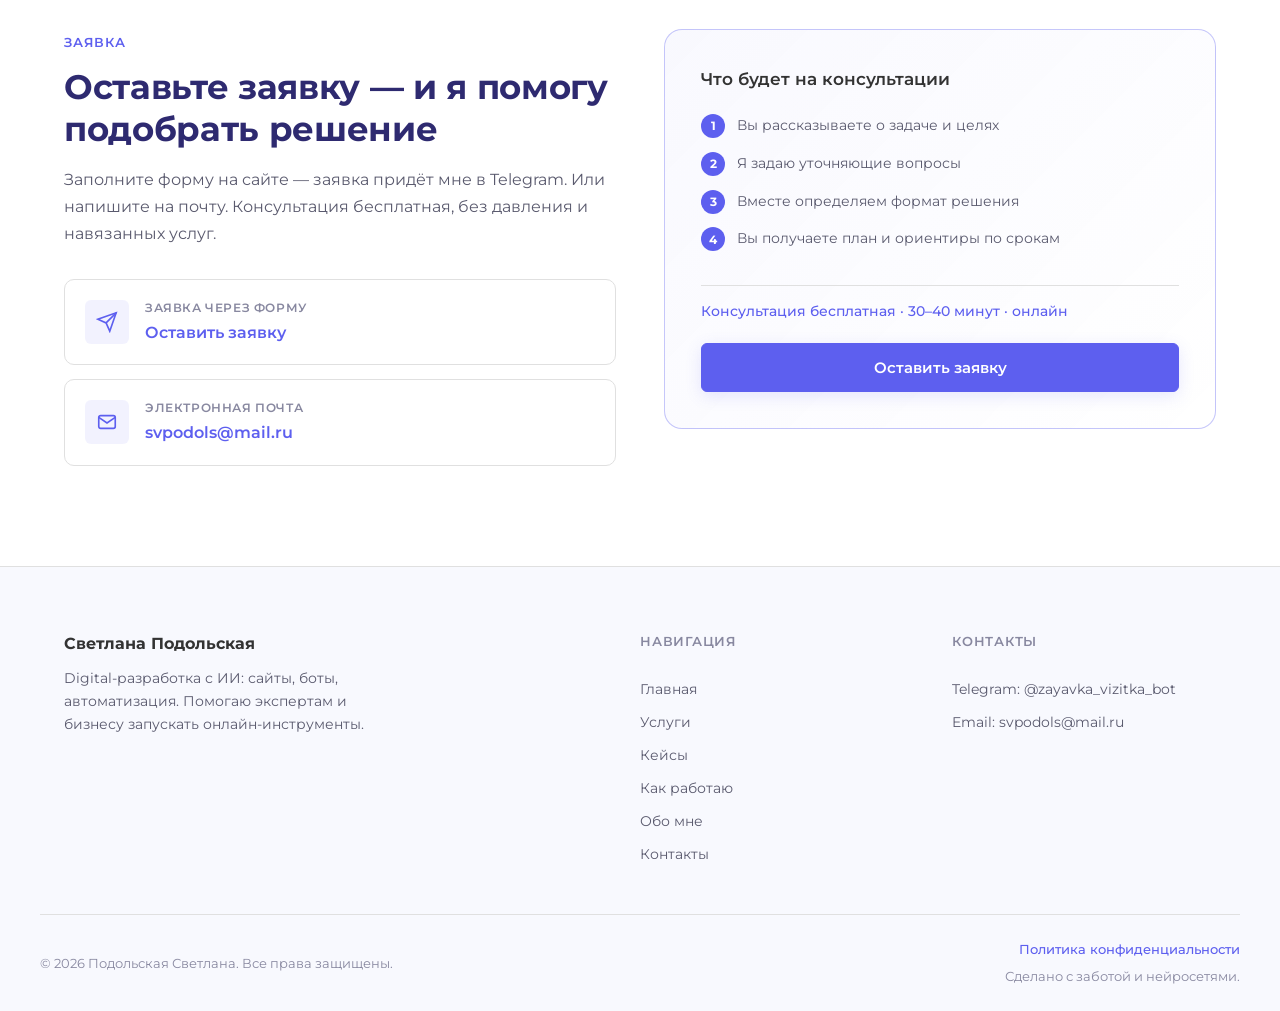
==== commit c02e54c7: "корректировки структуры и дизайна" ====
--- a/index.html
+++ b/index.html
@@ -4,11 +4,17 @@
   <meta charset="UTF-8">
   <meta name="viewport" content="width=device-width, initial-scale=1.0">
   <meta name="description" content="Подольская Светлана — создание сайтов, ботов и digital-проектов с помощью ИИ. Помогаю бизнесу и экспертам запускать онлайн-инструменты.">
+  <meta property="og:title" content="Светлана Подольская — сайты, боты и автоматизация с ИИ">
+  <meta property="og:description" content="Создаю сайты, Telegram-ботов и digital-инструменты с ИИ. Бесплатная консультация.">
+  <meta property="og:type" content="website">
+  <meta property="og:url" content="https://svetlanalanalana.github.io/vizitka/">
+  <meta property="og:locale" content="ru_RU">
   <title>Светлана Подольская — сайты, боты и автоматизация с ИИ</title>
+  <link rel="icon" href="favicon.svg" type="image/svg+xml">
   <link rel="preconnect" href="https://fonts.googleapis.com">
   <link rel="preconnect" href="https://fonts.gstatic.com" crossorigin>
   <link href="https://fonts.googleapis.com/css2?family=Montserrat:wght@400;500;600;700;800&display=swap" rel="stylesheet">
-  <link rel="stylesheet" href="styles.css">
+  <link rel="stylesheet" href="styles.css?v=9">
 </head>
 <body>
 
@@ -22,7 +28,7 @@
         <a href="#hero" class="nav__link">Главная</a>
         <a href="#services" class="nav__link">Услуги</a>
         <a href="#projects" class="nav__link">Кейсы</a>
-        <a href="#bots" class="nav__link">Боты</a>
+        <a href="#process" class="nav__link">Как работаю</a>
         <a href="#about" class="nav__link">Обо мне</a>
         <a href="#contact" class="nav__link">Контакты</a>
         <a href="#" class="nav__link nav__link--cta js-open-form">Оставить заявку</a>
@@ -49,14 +55,9 @@
             которые работают на результат
           </h1>
           <p class="hero__text">
-            Я — <strong>Подольская Светлана</strong>, выпускник школы Нейросетей и СММ Ксении Барановой.
-            Создаю сайты, ботов и автоматизации, которые помогают бизнесу и экспертам
-            запускать проекты без лишней сложности.
-          </p>
-          <p class="hero__sub">
-            Вместо хаоса с технологиями — <strong>понятная система</strong>.
-            Вместо шаблонов — <strong>решение под вашу задачу</strong>.
-            Вместо рутины — <strong>боты и ИИ</strong>.
+            Я — <strong>Подольская Светлана</strong>, digital-разработчик с фокусом на ИИ.
+            Помогаю экспертам и бизнесу запускать сайты, ботов и автоматизацию —
+            <strong>без лишней сложности и долгих согласований</strong>.
           </p>
           <div class="hero__actions">
             <button type="button" class="btn btn--primary js-open-form">Оставить заявку</button>
@@ -64,16 +65,16 @@
           </div>
           <div class="hero__stats">
             <div class="stat">
-              <span class="stat__num">4+</span>
-              <span class="stat__label">реализованных проекта</span>
+              <span class="stat__num">от 5 дн.</span>
+              <span class="stat__label">срок лендинга</span>
             </div>
             <div class="stat">
-              <span class="stat__num">ИИ</span>
-              <span class="stat__label">в каждом решении</span>
+              <span class="stat__num">от 12 000 ₽</span>
+              <span class="stat__label">стартовая цена</span>
             </div>
             <div class="stat">
-              <span class="stat__num">24 ч</span>
-              <span class="stat__label">ответ на заявку</span>
+              <span class="stat__num">Бесплатно</span>
+              <span class="stat__label">первая консультация</span>
             </div>
           </div>
         </div>
@@ -115,6 +116,8 @@
       </div>
     </section>
 
+    <div class="section-divider" aria-hidden="true"></div>
+
     <!-- Services -->
     <section id="services" class="section services">
       <div class="container">
@@ -127,52 +130,17 @@
           </p>
         </div>
 
-        <div class="services-table-wrap">
-          <table class="services-table">
-            <thead>
-              <tr>
-                <th>Услуга</th>
-                <th>Целевая аудитория</th>
-                <th>Средний чек (руб.)</th>
-              </tr>
-            </thead>
-            <tbody>
-              <tr>
-                <td>Сайт-визитка / лендинг</td>
-                <td>Эксперты, малый бизнес, личные бренды</td>
-                <td class="services-table__price">15 000 – 35 000</td>
-              </tr>
-              <tr>
-                <td>Telegram-бот под ключ</td>
-                <td>Сервисы, магазины, консультанты</td>
-                <td class="services-table__price">12 000 – 30 000</td>
-              </tr>
-              <tr>
-                <td>Сайт-каталог / магазин</td>
-                <td>Магазины, дистрибьюторы, B2B</td>
-                <td class="services-table__price">25 000 – 60 000</td>
-              </tr>
-              <tr>
-                <td>Интеграция ИИ в проект</td>
-                <td>Бизнес, эксперты, онлайн-школы</td>
-                <td class="services-table__price">10 000 – 40 000</td>
-              </tr>
-              <tr>
-                <td>GPT-агенты</td>
-                <td>Эксперты, наставники, команды</td>
-                <td class="services-table__price">18 000 – 45 000</td>
-              </tr>
-              <tr>
-                <td>Интерактивный квиз</td>
-                <td>Маркетинг, лидогенерация, продажи</td>
-                <td class="services-table__price">8 000 – 20 000</td>
-              </tr>
-            </tbody>
-          </table>
+        <div class="pricing-strip">
+          <div class="pricing-strip__item"><span class="pricing-strip__name">Лендинг</span><span class="pricing-strip__price">от 15 000 ₽</span></div>
+          <div class="pricing-strip__item"><span class="pricing-strip__name">Telegram-бот</span><span class="pricing-strip__price">от 12 000 ₽</span></div>
+          <div class="pricing-strip__item"><span class="pricing-strip__name">Каталог</span><span class="pricing-strip__price">от 25 000 ₽</span></div>
+          <div class="pricing-strip__item"><span class="pricing-strip__name">Интеграция ИИ</span><span class="pricing-strip__price">от 10 000 ₽</span></div>
+          <div class="pricing-strip__item"><span class="pricing-strip__name">GPT-агенты</span><span class="pricing-strip__price">от 18 000 ₽</span></div>
+          <div class="pricing-strip__item"><span class="pricing-strip__name">Квиз</span><span class="pricing-strip__price">от 8 000 ₽</span></div>
         </div>
 
         <div class="features-grid">
-          <article class="feature-item">
+          <article class="feature-item reveal">
             <div class="feature-item__icon">
               <svg width="28" height="28" viewBox="0 0 24 24" fill="none" stroke="currentColor" stroke-width="1.8"><rect x="3" y="3" width="18" height="18" rx="2"/><path d="M3 9h18M9 21V9"/></svg>
             </div>
@@ -182,7 +150,7 @@
               <button type="button" class="btn btn--text js-open-form" data-service="Сайт-визитка / лендинг">Заказать →</button>
             </div>
           </article>
-          <article class="feature-item">
+          <article class="feature-item reveal">
             <div class="feature-item__icon">
               <svg width="28" height="28" viewBox="0 0 24 24" fill="none" stroke="currentColor" stroke-width="1.8"><rect x="5" y="8" width="14" height="12" rx="2"/><path d="M9 8V6a3 3 0 0 1 6 0v2"/><circle cx="9" cy="14" r="1"/><circle cx="15" cy="14" r="1"/><path d="M9 17h6"/></svg>
             </div>
@@ -192,7 +160,7 @@
               <button type="button" class="btn btn--text js-open-form" data-service="Telegram-бот под ключ">Создать бота →</button>
             </div>
           </article>
-          <article class="feature-item">
+          <article class="feature-item reveal">
             <div class="feature-item__icon">
               <svg width="28" height="28" viewBox="0 0 24 24" fill="none" stroke="currentColor" stroke-width="1.8"><path d="M14 2H6a2 2 0 0 0-2 2v16a2 2 0 0 0 2 2h12a2 2 0 0 0 2-2V8z"/><path d="M14 2v6h6M8 13h8M8 17h8M8 9h2"/></svg>
             </div>
@@ -202,7 +170,7 @@
               <button type="button" class="btn btn--text js-open-form" data-service="Сайт-каталог / магазин">Заказать →</button>
             </div>
           </article>
-          <article class="feature-item">
+          <article class="feature-item reveal">
             <div class="feature-item__icon">
               <svg width="28" height="28" viewBox="0 0 24 24" fill="none" stroke="currentColor" stroke-width="1.8"><path d="M12 2a4 4 0 0 1 4 4v2h2a2 2 0 0 1 2 2v8a2 2 0 0 1-2 2H6a2 2 0 0 1-2-2v-8a2 2 0 0 1 2-2h2V6a4 4 0 0 1 4-4z"/><path d="M9 14h6"/></svg>
             </div>
@@ -212,7 +180,7 @@
               <button type="button" class="btn btn--text js-open-form" data-service="Интеграция ИИ в проект">Обсудить →</button>
             </div>
           </article>
-          <article class="feature-item">
+          <article class="feature-item reveal">
             <div class="feature-item__icon">
               <svg width="28" height="28" viewBox="0 0 24 24" fill="none" stroke="currentColor" stroke-width="1.8"><circle cx="12" cy="8" r="4"/><path d="M6 20v-1a6 6 0 0 1 12 0v1"/><path d="M16 3l2 2M8 3L6 5"/></svg>
             </div>
@@ -222,7 +190,7 @@
               <button type="button" class="btn btn--text js-open-form" data-service="GPT-агенты">Заказать →</button>
             </div>
           </article>
-          <article class="feature-item">
+          <article class="feature-item reveal">
             <div class="feature-item__icon">
               <svg width="28" height="28" viewBox="0 0 24 24" fill="none" stroke="currentColor" stroke-width="1.8"><path d="M9 11l3 3L22 4"/><path d="M21 12v7a2 2 0 0 1-2 2H5a2 2 0 0 1-2-2V5a2 2 0 0 1 2-2h11"/></svg>
             </div>
@@ -233,195 +201,25 @@
             </div>
           </article>
         </div>
-      </div>
-    </section>
-
-    <!-- Audience -->
-    <section class="section audience">
-      <div class="container">
-        <div class="section__header section__header--center">
-          <span class="section__label">Для кого</span>
-          <h2 class="section__title">Для кого мои услуги</h2>
-        </div>
-        <div class="audience__grid">
-          <article class="audience-card">
-            <h3 class="audience-card__title">Эксперты</h3>
-            <p class="audience-card__text">
-              Если вам нужен сайт-визитка, бот для записи или автоматизация консультаций —
-              чтобы клиенты находили вас и оставляли заявки.
-            </p>
-          </article>
-          <article class="audience-card">
-            <h3 class="audience-card__title">Предприниматели</h3>
-            <p class="audience-card__text">
-              Если нужно быстро запустить онлайн-витрину, каталог или бота для продаж
-              и не тратить месяцы на разработку.
-            </p>
-          </article>
-          <article class="audience-card">
-            <h3 class="audience-card__title">Малый бизнес</h3>
-            <p class="audience-card__text">
-              Если хотите автоматизировать рутину: ответы клиентам, приём заявок,
-              учёт — через ботов и умные инструменты.
-            </p>
-          </article>
-          <article class="audience-card">
-            <h3 class="audience-card__title">Начинающие в digital</h3>
-            <p class="audience-card__text">
-              Если есть идея, но непонятно, с чего начать — помогу собрать всё
-              в понятный план и реализовать по шагам.
-            </p>
-          </article>
-        </div>
-        <p class="audience__cta-text">
-          Если у вас есть задача, но вы не знаете, как превратить её в сайт, бота или автоматизацию — я помогу собрать всё в понятную систему.
-        </p>
-        <div class="section__cta-center">
-          <button type="button" class="btn btn--primary js-open-form">Обсудить мою задачу</button>
-        </div>
-      </div>
-    </section>
-
-    <!-- Bots -->
-    <section id="bots" class="section bots">
-      <div class="container">
-        <div class="bots__inner">
-          <div class="bots__content">
+
+        <div class="bot-banner reveal">
+          <div class="bot-banner__content">
             <span class="section__label">Telegram-боты</span>
-            <h2 class="section__title">Боты для вашего бизнеса и сервиса</h2>
-            <p class="bots__text">
-              Создаю ботов, которые принимают заявки, отвечают клиентам, записывают на консультации
-              и автоматизируют рутинные процессы — без сложных настроек с вашей стороны.
-            </p>
-            <h3 class="bots__subtitle">Примеры ботов</h3>
-            <ul class="bots__list">
-              <li>Бот для записи на консультацию</li>
-              <li>Бот для приёма заявок</li>
-              <li>Бот с автоответами и FAQ</li>
-              <li>Бот для продаж и каталога</li>
-              <li>Бот-уведомления для команды</li>
+            <h3 class="bot-banner__title">Боты для заявок, записи и автоматизации</h3>
+            <p class="bot-banner__text">Принимают заявки, отвечают клиентам, записывают на консультации — без сложных настроек с вашей стороны.</p>
+            <ul class="bot-banner__list">
+              <li>Запись на консультацию</li>
+              <li>Приём заявок с сайта</li>
+              <li>FAQ и автоответы</li>
+              <li>Каталог и продажи</li>
             </ul>
-            <button type="button" class="btn btn--primary js-open-form" data-service="Telegram-бот под ключ">Хочу бота</button>
-          </div>
-          <div class="bots__card">
-            <h3 class="bots__card-title">Что входит</h3>
-            <ul class="bots__includes">
-              <li>Анализ задачи и сценариев</li>
-              <li>Логика и структура бота</li>
-              <li>Настройка кнопок и ответов</li>
-              <li>Тестирование</li>
-              <li>Инструкция по использованию</li>
-              <li>Поддержка при запуске</li>
-            </ul>
-          </div>
-        </div>
-      </div>
-    </section>
-
-    <!-- Process -->
-    <section id="process" class="section process">
-      <div class="container">
-        <div class="section__header section__header--center">
-          <span class="section__label">Как проходит работа</span>
-          <h2 class="section__title">Понятный путь от заявки до результата</h2>
-        </div>
-        <div class="process__grid">
-          <article class="process-step">
-            <span class="process-step__num">01</span>
-            <h3 class="process-step__title">Вы оставляете заявку</h3>
-            <p class="process-step__text">Кратко описываете задачу, нишу и желаемый результат — в Telegram или на почту.</p>
-          </article>
-          <article class="process-step">
-            <span class="process-step__num">02</span>
-            <h3 class="process-step__title">Мы уточняем детали</h3>
-            <p class="process-step__text">Я задаю важные вопросы, чтобы понять вашу аудиторию, цель и формат решения.</p>
-          </article>
-          <article class="process-step">
-            <span class="process-step__num">03</span>
-            <h3 class="process-step__title">Я собираю решение</h3>
-            <p class="process-step__text">Создаю сайт, бота или автоматизацию под вашу задачу — с промежуточными согласованиями.</p>
-          </article>
-          <article class="process-step">
-            <span class="process-step__num">04</span>
-            <h3 class="process-step__title">Вы получаете результат</h3>
-            <p class="process-step__text">Передаю готовый инструмент, объясняю, как им пользоваться, и вношу правки при необходимости.</p>
-          </article>
-          <article class="process-step">
-            <span class="process-step__num">05</span>
-            <h3 class="process-step__title">Внедряете и используете</h3>
-            <p class="process-step__text">Получаете инструмент, который помогает принимать заявки, экономить время и работать онлайн.</p>
-          </article>
-        </div>
-      </div>
-    </section>
-
-    <!-- Advantages -->
-    <section class="section advantages">
-      <div class="container">
-        <div class="section__header section__header--center">
-          <span class="section__label">Преимущества</span>
-          <h2 class="section__title">Почему со мной удобно работать</h2>
-        </div>
-        <div class="advantages__grid">
-          <article class="advantage-card">
-            <h3 class="advantage-card__title">ИИ + практика</h3>
-            <p class="advantage-card__text">Использую нейросети не ради моды, а как инструмент для ускорения и улучшения результата.</p>
-          </article>
-          <article class="advantage-card">
-            <h3 class="advantage-card__title">Готовый результат</h3>
-            <p class="advantage-card__text">Вы получаете не просто идеи, а работающий сайт, бота или систему, которую можно применять сразу.</p>
-          </article>
-          <article class="advantage-card">
-            <h3 class="advantage-card__title">Понятная структура</h3>
-            <p class="advantage-card__text">Даже сложные задачи раскладываю на простые шаги — вы всегда в курсе, что происходит.</p>
-          </article>
-          <article class="advantage-card">
-            <h3 class="advantage-card__title">Индивидуальный подход</h3>
-            <p class="advantage-card__text">Каждое решение создаётся под вашу нишу, аудиторию и конкретную бизнес-задачу.</p>
-          </article>
-          <article class="advantage-card">
-            <h3 class="advantage-card__title">Экономия времени</h3>
-            <p class="advantage-card__text">Вам не нужно разбираться в коде и настройках — я беру техническую часть на себя.</p>
-          </article>
-          <article class="advantage-card">
-            <h3 class="advantage-card__title">Честная консультация</h3>
-            <p class="advantage-card__text">Скажу прямо, что подойдёт вам, а что нет — без навязывания лишних услуг.</p>
-          </article>
-        </div>
-      </div>
-    </section>
-
-    <!-- About -->
-    <section id="about" class="section about">
-      <div class="container">
-        <div class="about__inner">
-          <div class="about__content">
-            <span class="section__label">Обо мне</span>
-            <h2 class="section__title">Подольская Светлана</h2>
-            <p class="about__role">Digital-разработчик, эксперт по сайтам, ботам и ИИ-интеграциям</p>
-            <p class="about__text">
-              Я помогаю экспертам и предпринимателям запускать сайты, ботов и автоматизации.
-              Моя задача — не просто «сделать красиво», а превратить вашу идею в инструмент,
-              который принимает заявки, экономит время и работает на результат.
-            </p>
-            <p class="about__text">
-              Выпускник школы Нейросетей и СММ Ксении Барановой. Соединяю знания в нейросетях,
-              маркетинге и digital-разработке, чтобы вы могли быстрее выходить онлайн
-              и уверенно работать со своими клиентами.
-            </p>
-            <button type="button" class="btn btn--primary js-open-form">Связаться со мной</button>
-          </div>
-          <ul class="about__tags">
-            <li>Выпускник школы Ксении Барановой</li>
-            <li>Создаю сайты и лендинги</li>
-            <li>Разрабатываю Telegram-ботов</li>
-            <li>Интегрирую ИИ в проекты</li>
-            <li>Проектирую UX и логику</li>
-            <li>Работаю с экспертами и бизнесом</li>
-          </ul>
-        </div>
-      </div>
-    </section>
+          </div>
+          <button type="button" class="btn btn--primary js-open-form" data-service="Telegram-бот под ключ">Хочу бота</button>
+        </div>
+      </div>
+    </section>
+
+    <div class="section-divider" aria-hidden="true"></div>
 
     <!-- Projects -->
     <section id="projects" class="section projects">
@@ -429,87 +227,178 @@
         <div class="section__header">
           <span class="section__label">Кейсы</span>
           <h2 class="section__title">Примеры работ</h2>
-          <p class="section__subtitle">Реальные проекты, где технология решает конкретную бизнес-задачу</p>
+          <p class="section__subtitle">Задача → решение → результат. Реальные проекты для экспертов и бизнеса.</p>
         </div>
         <div class="projects__grid">
-          <article class="project-card">
+          <article class="project-card reveal">
             <div class="project-card__media">
               <img src="images/1.jpg" alt="Сайт для магазина профессиональной косметики" class="project-card__image" loading="lazy" width="800" height="500">
             </div>
             <div class="project-card__body">
               <span class="project-card__tag">Сайт</span>
               <h3 class="project-card__title">Сайт для магазина косметики</h3>
-              <p class="project-card__text">
-                Интернет-витрина для магазина профессиональной косметики. Каталог с фильтрацией,
-                карточки товаров и акцент на экспертность бренда.
-              </p>
-              <ul class="project-card__features">
-                <li>Каталог с категориями</li>
-                <li>Карточки товаров</li>
-                <li>Контакты и заказ</li>
-              </ul>
-            </div>
-          </article>
-          <article class="project-card">
+              <p class="project-card__task"><strong>Задача:</strong> показать ассортимент и упростить заказ для B2B-клиентов.</p>
+              <p class="project-card__text">Каталог с фильтрацией, карточки товаров и акцент на экспертность бренда.</p>
+              <p class="project-card__result"><strong>Результат:</strong> структурированная витрина, готовая к приёму заявок.</p>
+              <button type="button" class="btn btn--text js-open-form" data-service="Сайт-каталог / магазин">Хочу такой же →</button>
+            </div>
+          </article>
+          <article class="project-card reveal">
             <div class="project-card__media">
               <img src="images/2.jpg" alt="Сайт для имиджмейкера" class="project-card__image" loading="lazy" width="800" height="500">
             </div>
             <div class="project-card__body">
               <span class="project-card__tag">Сайт</span>
               <h3 class="project-card__title">Сайт для имиджмейкера</h3>
-              <p class="project-card__text">
-                Персональный сайт для специалиста по имиджу и стилю. Структура вокруг услуг и кейсов —
-                посетитель сразу понимает ценность и легко записывается на консультацию.
-              </p>
-              <ul class="project-card__features">
-                <li>Навигация по услугам</li>
-                <li>Портфолио и отзывы</li>
-                <li>Форма записи</li>
-              </ul>
-            </div>
-          </article>
-          <article class="project-card">
+              <p class="project-card__task"><strong>Задача:</strong> упаковать услуги эксперта и упростить запись на консультацию.</p>
+              <p class="project-card__text">Структура вокруг услуг и кейсов — посетитель сразу понимает ценность.</p>
+              <p class="project-card__result"><strong>Результат:</strong> понятный путь от знакомства до заявки.</p>
+              <button type="button" class="btn btn--text js-open-form" data-service="Сайт-визитка / лендинг">Хочу такой же →</button>
+            </div>
+          </article>
+          <article class="project-card reveal">
             <div class="project-card__media">
               <img src="images/3.jpg" alt="Интерактивный квиз STYLELAB" class="project-card__image" loading="lazy" width="800" height="500">
             </div>
             <div class="project-card__body">
               <span class="project-card__tag">Квиз</span>
               <h3 class="project-card__title">Интерактивный квиз STYLELAB</h3>
-              <p class="project-card__text">
-                Квиз для подбора образа: вовлекает пользователя, собирает ответы
-                и подводит к персональной рекомендации — мягко и без давления.
-              </p>
-              <ul class="project-card__features">
-                <li>Сценарий вопросов</li>
-                <li>Подбор по стилю и настроению</li>
-                <li>Готов к интеграции на сайт</li>
-              </ul>
-            </div>
-          </article>
-          <article class="project-card project-card--app">
+              <p class="project-card__task"><strong>Задача:</strong> вовлечь аудиторию и собрать контакты без агрессивных продаж.</p>
+              <p class="project-card__text">Сценарий вопросов с персональной рекомендацией по стилю и настроению.</p>
+              <p class="project-card__result"><strong>Результат:</strong> инструмент лидогенерации, готовый к интеграции на сайт.</p>
+              <button type="button" class="btn btn--text js-open-form" data-service="Интерактивный квиз">Хочу такой же →</button>
+            </div>
+          </article>
+          <article class="project-card project-card--app reveal">
             <div class="project-card__media">
               <img src="images/4.jpg" alt="Мобильное приложение для семейного бюджета" class="project-card__image" loading="lazy" width="800" height="500">
             </div>
             <div class="project-card__body">
               <span class="project-card__tag">Приложение</span>
               <h3 class="project-card__title">Приложение для семейного бюджета</h3>
-              <p class="project-card__text">
-                Мобильное приложение для учёта доходов и расходов. Простой интерфейс,
-                категории трат и наглядная статистика для всей семьи.
-              </p>
-              <ul class="project-card__features">
-                <li>Учёт по категориям</li>
-                <li>Статистика и отчёты</li>
-                <li>Интуитивный интерфейс</li>
-              </ul>
-            </div>
-          </article>
-        </div>
-      </div>
-    </section>
-
-    <!-- FAQ -->
-    <section class="section faq">
+              <p class="project-card__task"><strong>Задача:</strong> упростить учёт расходов для всей семьи.</p>
+              <p class="project-card__text">Категории трат, наглядная статистика и интуитивный интерфейс.</p>
+              <p class="project-card__result"><strong>Результат:</strong> удобный digital-инструмент для ежедневного использования.</p>
+              <button type="button" class="btn btn--text js-open-form" data-service="Интеграция ИИ в проект">Обсудить проект →</button>
+            </div>
+          </article>
+        </div>
+      </div>
+    </section>
+
+    <div class="section-divider" aria-hidden="true"></div>
+
+    <!-- Process -->
+    <section id="process" class="section process">
+      <div class="container">
+        <div class="section__header section__header--center">
+          <span class="section__label">Как работаю</span>
+          <h2 class="section__title">Понятный путь от заявки до результата</h2>
+        </div>
+        <div class="process__grid">
+          <article class="process-step reveal">
+            <span class="process-step__num">01</span>
+            <h3 class="process-step__title">Заявка</h3>
+            <p class="process-step__text">Вы описываете задачу через форму на сайте или в Telegram.</p>
+          </article>
+          <article class="process-step reveal">
+            <span class="process-step__num">02</span>
+            <h3 class="process-step__title">Уточнение</h3>
+            <p class="process-step__text">Бесплатная консультация: цели, аудитория, формат решения.</p>
+          </article>
+          <article class="process-step reveal">
+            <span class="process-step__num">03</span>
+            <h3 class="process-step__title">Разработка</h3>
+            <p class="process-step__text">Создаю сайт, бота или автоматизацию с промежуточными согласованиями.</p>
+          </article>
+          <article class="process-step reveal">
+            <span class="process-step__num">04</span>
+            <h3 class="process-step__title">Запуск</h3>
+            <p class="process-step__text">Передаю готовый инструмент, инструкцию и поддержку при старте.</p>
+          </article>
+        </div>
+      </div>
+    </section>
+
+    <div class="section-divider" aria-hidden="true"></div>
+
+    <!-- About -->
+    <section id="about" class="section about">
+      <div class="container">
+        <div class="about__inner">
+          <div class="about__content reveal">
+            <span class="section__label">Обо мне</span>
+            <h2 class="section__title">Подольская Светлана</h2>
+            <p class="about__role">Digital-разработчик · сайты, боты, ИИ-интеграции</p>
+            <p class="about__text">
+              Помогаю экспертам, предпринимателям и малому бизнесу запускать онлайн-инструменты.
+              Работаю с теми, кому нужен сайт, бот или автоматизация — без погружения в технические детали.
+            </p>
+            <p class="about__text">
+              Выпускник школы Нейросетей и СММ Ксении Барановой. Соединяю ИИ, маркетинг и разработку,
+              чтобы вы быстрее выходили онлайн и уверенно работали с клиентами.
+            </p>
+            <button type="button" class="btn btn--primary js-open-form">Связаться со мной</button>
+          </div>
+          <div class="about__aside reveal">
+            <ul class="about__tags">
+              <li>Выпускник школы Ксении Барановой</li>
+              <li>Сайты и лендинги</li>
+              <li>Telegram-боты</li>
+              <li>Интеграция ИИ</li>
+            </ul>
+            <div class="about__advantages">
+              <article class="about-advantage">
+                <h3>ИИ + практика</h3>
+                <p>Нейросети — для ускорения, а не ради моды.</p>
+              </article>
+              <article class="about-advantage">
+                <h3>Готовый результат</h3>
+                <p>Работающий инструмент, а не «черновик на будущее».</p>
+              </article>
+              <article class="about-advantage">
+                <h3>Честная консультация</h3>
+                <p>Скажу прямо, что подойдёт — без лишних услуг.</p>
+              </article>
+              <article class="about-advantage">
+                <h3>Экономия времени</h3>
+                <p>Техническую часть беру на себя полностью.</p>
+              </article>
+            </div>
+          </div>
+        </div>
+      </div>
+    </section>
+
+    <div class="section-divider" aria-hidden="true"></div>
+
+    <!-- Testimonials -->
+    <section id="reviews" class="section testimonials">
+      <div class="container">
+        <div class="section__header section__header--center">
+          <span class="section__label">Отзывы</span>
+          <h2 class="section__title">Что говорят клиенты</h2>
+        </div>
+        <div class="testimonials__grid">
+          <article class="testimonial-card reveal">
+            <p class="testimonial-card__text">«Сайт сделали быстро и понятно. Наконец клиенты записываются сами, а не только через личные сообщения.»</p>
+            <p class="testimonial-card__author">Марина · имидж-консультант</p>
+          </article>
+          <article class="testimonial-card reveal">
+            <p class="testimonial-card__text">«Нужен был каталог товаров без сложной CRM. Получили аккуратную витрину — заявки стали приходить структурированно.»</p>
+            <p class="testimonial-card__author">Алексей · магазин косметики</p>
+          </article>
+          <article class="testimonial-card reveal">
+            <p class="testimonial-card__text">«Квиз помог собирать лиды мягко, без навязчивых форм. Всё объяснили простым языком, запустили без стресса.»</p>
+            <p class="testimonial-card__author">Елена · онлайн-проект</p>
+          </article>
+        </div>
+      </div>
+    </section>
+
+    <div class="section-divider" aria-hidden="true"></div>
+
+    <section id="faq" class="section faq">
       <div class="container">
         <div class="section__header section__header--center">
           <span class="section__label">FAQ</span>
@@ -518,7 +407,7 @@
         <div class="faq__list">
           <details class="faq-item">
             <summary class="faq-item__question">С чего начать, если я не понимаю, что мне нужно?</summary>
-            <p class="faq-item__answer">Напишите мне в Telegram — на бесплатной консультации разберём задачу и определим, нужен ли вам сайт, бот или что-то другое.</p>
+            <p class="faq-item__answer">Оставьте заявку на сайте или напишите в Telegram — на бесплатной консультации разберём задачу и определим, нужен ли вам сайт, бот или что-то другое.</p>
           </details>
           <details class="faq-item">
             <summary class="faq-item__question">Можно ли заказать только консультацию?</summary>
@@ -540,29 +429,7 @@
       </div>
     </section>
 
-    <!-- Stats -->
-    <section class="section stats-bar">
-      <div class="container">
-        <div class="stats-bar__grid">
-          <div class="stats-bar__item">
-            <span class="stats-bar__num">4+</span>
-            <span class="stats-bar__label">реализованных проекта</span>
-          </div>
-          <div class="stats-bar__item">
-            <span class="stats-bar__num">3</span>
-            <span class="stats-bar__label">направления работы</span>
-          </div>
-          <div class="stats-bar__item">
-            <span class="stats-bar__num">ИИ</span>
-            <span class="stats-bar__label">в каждом решении</span>
-          </div>
-          <div class="stats-bar__item">
-            <span class="stats-bar__num">24 ч</span>
-            <span class="stats-bar__label">ответ на заявку</span>
-          </div>
-        </div>
-      </div>
-    </section>
+    <div class="section-divider" aria-hidden="true"></div>
 
     <!-- Contact -->
     <section id="contact" class="section contact">
@@ -572,19 +439,23 @@
             <span class="section__label">Заявка</span>
             <h2 class="section__title">Оставьте заявку — и я помогу подобрать решение</h2>
             <p class="contact__text">
-              Опишите вашу задачу в Telegram или на почту — свяжусь с вами для уточнения деталей.
+              Заполните форму на сайте — заявка придёт мне в Telegram. Или напишите на почту.
               Консультация бесплатная, без давления и навязанных услуг.
             </p>
             <ul class="contact__list">
               <li class="contact__item">
-                <span class="contact__icon">✈️</span>
+                <span class="contact__icon" aria-hidden="true">
+                  <svg width="22" height="22" viewBox="0 0 24 24" fill="none" stroke="currentColor" stroke-width="1.8"><path d="M22 2L11 13"/><path d="M22 2l-7 20-4-9-9-4 20-7z"/></svg>
+                </span>
                 <div>
-                  <span class="contact__label">Telegram</span>
-                  <a href="https://t.me/zayavka_vizitka_bot" class="contact__link" target="_blank" rel="noopener">@zayavka_vizitka_bot</a>
+                  <span class="contact__label">Заявка через форму</span>
+                  <button type="button" class="contact__link contact__link--btn js-open-form">Оставить заявку</button>
                 </div>
               </li>
               <li class="contact__item">
-                <span class="contact__icon">✉️</span>
+                <span class="contact__icon" aria-hidden="true">
+                  <svg width="22" height="22" viewBox="0 0 24 24" fill="none" stroke="currentColor" stroke-width="1.8"><rect x="3" y="5" width="18" height="14" rx="2"/><path d="M3 7l9 6 9-6"/></svg>
+                </span>
                 <div>
                   <span class="contact__label">Электронная почта</span>
                   <a href="mailto:svpodols@mail.ru" class="contact__link">svpodols@mail.ru</a>
@@ -620,6 +491,7 @@
         <a href="#hero">Главная</a>
         <a href="#services">Услуги</a>
         <a href="#projects">Кейсы</a>
+        <a href="#process">Как работаю</a>
         <a href="#about">Обо мне</a>
         <a href="#contact">Контакты</a>
       </nav>
@@ -630,7 +502,7 @@
       </div>
     </div>
     <div class="container footer__bottom">
-      <p class="footer__copy">© 2025 Подольская Светлана. Все права защищены.</p>
+      <p class="footer__copy">© 2026 Подольская Светлана. Все права защищены.</p>
       <div class="footer__bottom-links">
         <a href="privacy.html" class="footer__legal-link">Политика конфиденциальности</a>
         <p class="footer__made">Сделано с заботой и нейросетями.</p>
@@ -706,24 +578,13 @@
     </div>
   </div>
 
-  <script src="form-config.js"></script>
-  <script src="form.js"></script>
-  <script>
-    const burger = document.querySelector('.burger');
-    const nav = document.querySelector('.nav');
-
-    burger.addEventListener('click', () => {
-      const isOpen = nav.classList.toggle('nav--open');
-      burger.setAttribute('aria-expanded', isOpen);
-    });
-
-    document.querySelectorAll('.nav__link').forEach(link => {
-      link.addEventListener('click', () => {
-        nav.classList.remove('nav--open');
-        burger.setAttribute('aria-expanded', 'false');
-      });
-    });
-  </script>
+  <div class="sticky-cta" aria-hidden="true">
+    <button type="button" class="btn btn--primary btn--full js-open-form">Оставить заявку</button>
+  </div>
+
+  <script src="form-config.js?v=9"></script>
+  <script src="form.js?v=9"></script>
+  <script src="site.js?v=9"></script>
 
 </body>
 </html>
--- a/styles.css
+++ b/styles.css
@@ -896,7 +896,7 @@
 
 .process__grid {
   display: grid;
-  grid-template-columns: repeat(5, 1fr);
+  grid-template-columns: repeat(4, 1fr);
   gap: 16px;
 }
 
@@ -1028,6 +1028,43 @@
   font-size: 0.75rem;
 }
 
+.about__aside {
+  display: flex;
+  flex-direction: column;
+  gap: 24px;
+}
+
+.about__advantages {
+  display: grid;
+  grid-template-columns: 1fr 1fr;
+  gap: 12px;
+}
+
+.about-advantage {
+  background: var(--color-surface);
+  border: 1px solid var(--color-border);
+  border-radius: var(--radius-md);
+  padding: 16px 18px;
+  transition: border-color var(--transition);
+}
+
+.about-advantage:hover {
+  border-color: var(--color-border-accent);
+}
+
+.about-advantage h3 {
+  font-size: 0.85rem;
+  font-weight: 700;
+  color: var(--color-navy);
+  margin-bottom: 6px;
+}
+
+.about-advantage p {
+  font-size: 0.78rem;
+  color: var(--color-text-muted);
+  line-height: 1.5;
+}
+
 /* ===== Projects ===== */
 .projects__grid {
   display: grid;
@@ -1107,12 +1144,31 @@
   line-height: 1.35;
 }
 
+.project-card__task,
+.project-card__result {
+  font-size: 0.82rem;
+  color: var(--color-text-muted);
+  line-height: 1.55;
+  margin-bottom: 8px;
+}
+
+.project-card__task strong,
+.project-card__result strong {
+  color: var(--color-navy);
+  font-weight: 600;
+}
+
 .project-card__text {
   font-size: 0.875rem;
   color: var(--color-text-muted);
   line-height: 1.65;
-  margin-bottom: 16px;
+  margin-bottom: 12px;
   flex-grow: 1;
+}
+
+.project-card__body .btn--text {
+  align-self: flex-start;
+  margin-top: auto;
 }
 
 .project-card__features {
@@ -1261,8 +1317,15 @@
 }
 
 .contact__icon {
-  font-size: 1.4rem;
+  display: flex;
+  align-items: center;
+  justify-content: center;
+  width: 44px;
+  height: 44px;
   flex-shrink: 0;
+  background: var(--color-accent-soft);
+  border-radius: var(--radius-sm);
+  color: var(--color-accent);
 }
 
 .contact__label {
@@ -1283,7 +1346,16 @@
 }
 
 .contact__link:hover {
-  color: var(--color-cyan);
+  color: var(--color-accent-dark);
+}
+
+.contact__link--btn {
+  background: none;
+  border: none;
+  padding: 0;
+  cursor: pointer;
+  font-family: inherit;
+  text-align: left;
 }
 
 .contact__card {
@@ -1790,6 +1862,193 @@
   font-family: var(--font-sans);
 }
 
+/* ===== Section divider ===== */
+.section-divider {
+  height: 1px;
+  max-width: min(720px, 90%);
+  margin: 0 auto;
+  background: linear-gradient(
+    90deg,
+    transparent,
+    var(--color-border-accent) 20%,
+    var(--color-border-accent) 80%,
+    transparent
+  );
+  opacity: 0.7;
+}
+
+/* ===== Pricing strip ===== */
+.pricing-strip {
+  display: grid;
+  grid-template-columns: repeat(6, 1fr);
+  gap: 10px;
+  margin-bottom: 36px;
+}
+
+.pricing-strip__item {
+  display: flex;
+  flex-direction: column;
+  align-items: center;
+  gap: 4px;
+  padding: 14px 10px;
+  background: var(--color-surface);
+  border: 1px solid var(--color-border);
+  border-radius: var(--radius-md);
+  text-align: center;
+  transition: border-color var(--transition), box-shadow var(--transition);
+}
+
+.pricing-strip__item:hover {
+  border-color: var(--color-border-accent);
+  box-shadow: var(--shadow-card);
+}
+
+.pricing-strip__name {
+  font-size: 0.72rem;
+  font-weight: 600;
+  color: var(--color-text-dim);
+  text-transform: uppercase;
+  letter-spacing: 0.04em;
+}
+
+.pricing-strip__price {
+  font-size: 0.9rem;
+  font-weight: 700;
+  color: var(--color-navy);
+}
+
+/* ===== Bot banner ===== */
+.bot-banner {
+  display: flex;
+  align-items: center;
+  justify-content: space-between;
+  gap: 32px;
+  margin-top: 40px;
+  padding: 32px 36px;
+  background: var(--gradient-surface);
+  border: 1px solid var(--color-border-accent);
+  border-radius: var(--radius-xl);
+}
+
+.bot-banner__title {
+  font-size: 1.15rem;
+  font-weight: 700;
+  color: var(--color-navy);
+  margin: 8px 0 10px;
+}
+
+.bot-banner__text {
+  font-size: 0.9rem;
+  color: var(--color-text-muted);
+  line-height: 1.65;
+  margin-bottom: 14px;
+  max-width: 52ch;
+}
+
+.bot-banner__list {
+  display: flex;
+  flex-wrap: wrap;
+  gap: 8px 16px;
+}
+
+.bot-banner__list li {
+  font-size: 0.82rem;
+  color: var(--color-text-muted);
+  padding-left: 14px;
+  position: relative;
+}
+
+.bot-banner__list li::before {
+  content: '✓';
+  position: absolute;
+  left: 0;
+  color: var(--color-accent);
+  font-size: 0.75rem;
+  font-weight: 700;
+}
+
+.bot-banner .btn {
+  flex-shrink: 0;
+}
+
+/* ===== Testimonials ===== */
+.testimonials {
+  background: var(--color-bg-alt);
+}
+
+.testimonials__grid {
+  display: grid;
+  grid-template-columns: repeat(3, 1fr);
+  gap: 20px;
+}
+
+.testimonial-card {
+  background: var(--color-surface);
+  border: 1px solid var(--color-border);
+  border-radius: var(--radius-lg);
+  padding: 28px 24px;
+  transition: border-color var(--transition), transform var(--transition);
+}
+
+.testimonial-card:hover {
+  border-color: var(--color-border-accent);
+  transform: translateY(-2px);
+}
+
+.testimonial-card__text {
+  font-size: 0.92rem;
+  color: var(--color-text-muted);
+  line-height: 1.7;
+  margin-bottom: 18px;
+  font-style: italic;
+}
+
+.testimonial-card__author {
+  font-size: 0.8rem;
+  font-weight: 600;
+  color: var(--color-navy);
+}
+
+/* ===== Scroll reveal ===== */
+.reveal {
+  opacity: 0;
+  transform: translateY(22px);
+  transition: opacity 0.55s ease, transform 0.55s ease;
+}
+
+.reveal--visible {
+  opacity: 1;
+  transform: none;
+}
+
+/* ===== Sticky CTA ===== */
+.sticky-cta {
+  position: fixed;
+  bottom: 0;
+  left: 0;
+  right: 0;
+  z-index: 90;
+  padding: 12px 20px calc(12px + env(safe-area-inset-bottom, 0px));
+  background: rgba(255, 255, 255, 0.96);
+  border-top: 1px solid var(--color-border);
+  backdrop-filter: blur(10px);
+  -webkit-backdrop-filter: blur(10px);
+  transform: translateY(110%);
+  transition: transform 0.3s ease;
+  pointer-events: none;
+}
+
+.sticky-cta--visible {
+  transform: translateY(0);
+  pointer-events: all;
+}
+
+@media (min-width: 961px) {
+  .sticky-cta {
+    display: none;
+  }
+}
+
 /* ===== Responsive ===== */
 @media (max-width: 1100px) {
   .services__grid {
@@ -1797,7 +2056,15 @@
   }
 
   .process__grid {
+    grid-template-columns: repeat(2, 1fr);
+  }
+
+  .pricing-strip {
     grid-template-columns: repeat(3, 1fr);
+  }
+
+  .testimonials__grid {
+    grid-template-columns: repeat(2, 1fr);
   }
 }
 
@@ -1929,6 +2196,28 @@
     gap: 28px;
   }
 
+  .pricing-strip {
+    grid-template-columns: repeat(2, 1fr);
+  }
+
+  .bot-banner {
+    flex-direction: column;
+    align-items: stretch;
+    padding: 28px 24px;
+  }
+
+  .bot-banner .btn {
+    width: 100%;
+  }
+
+  .testimonials__grid {
+    grid-template-columns: 1fr;
+  }
+
+  .about__advantages {
+    grid-template-columns: 1fr;
+  }
+
   .services-table th,
   .services-table td {
     padding: 12px 14px;
